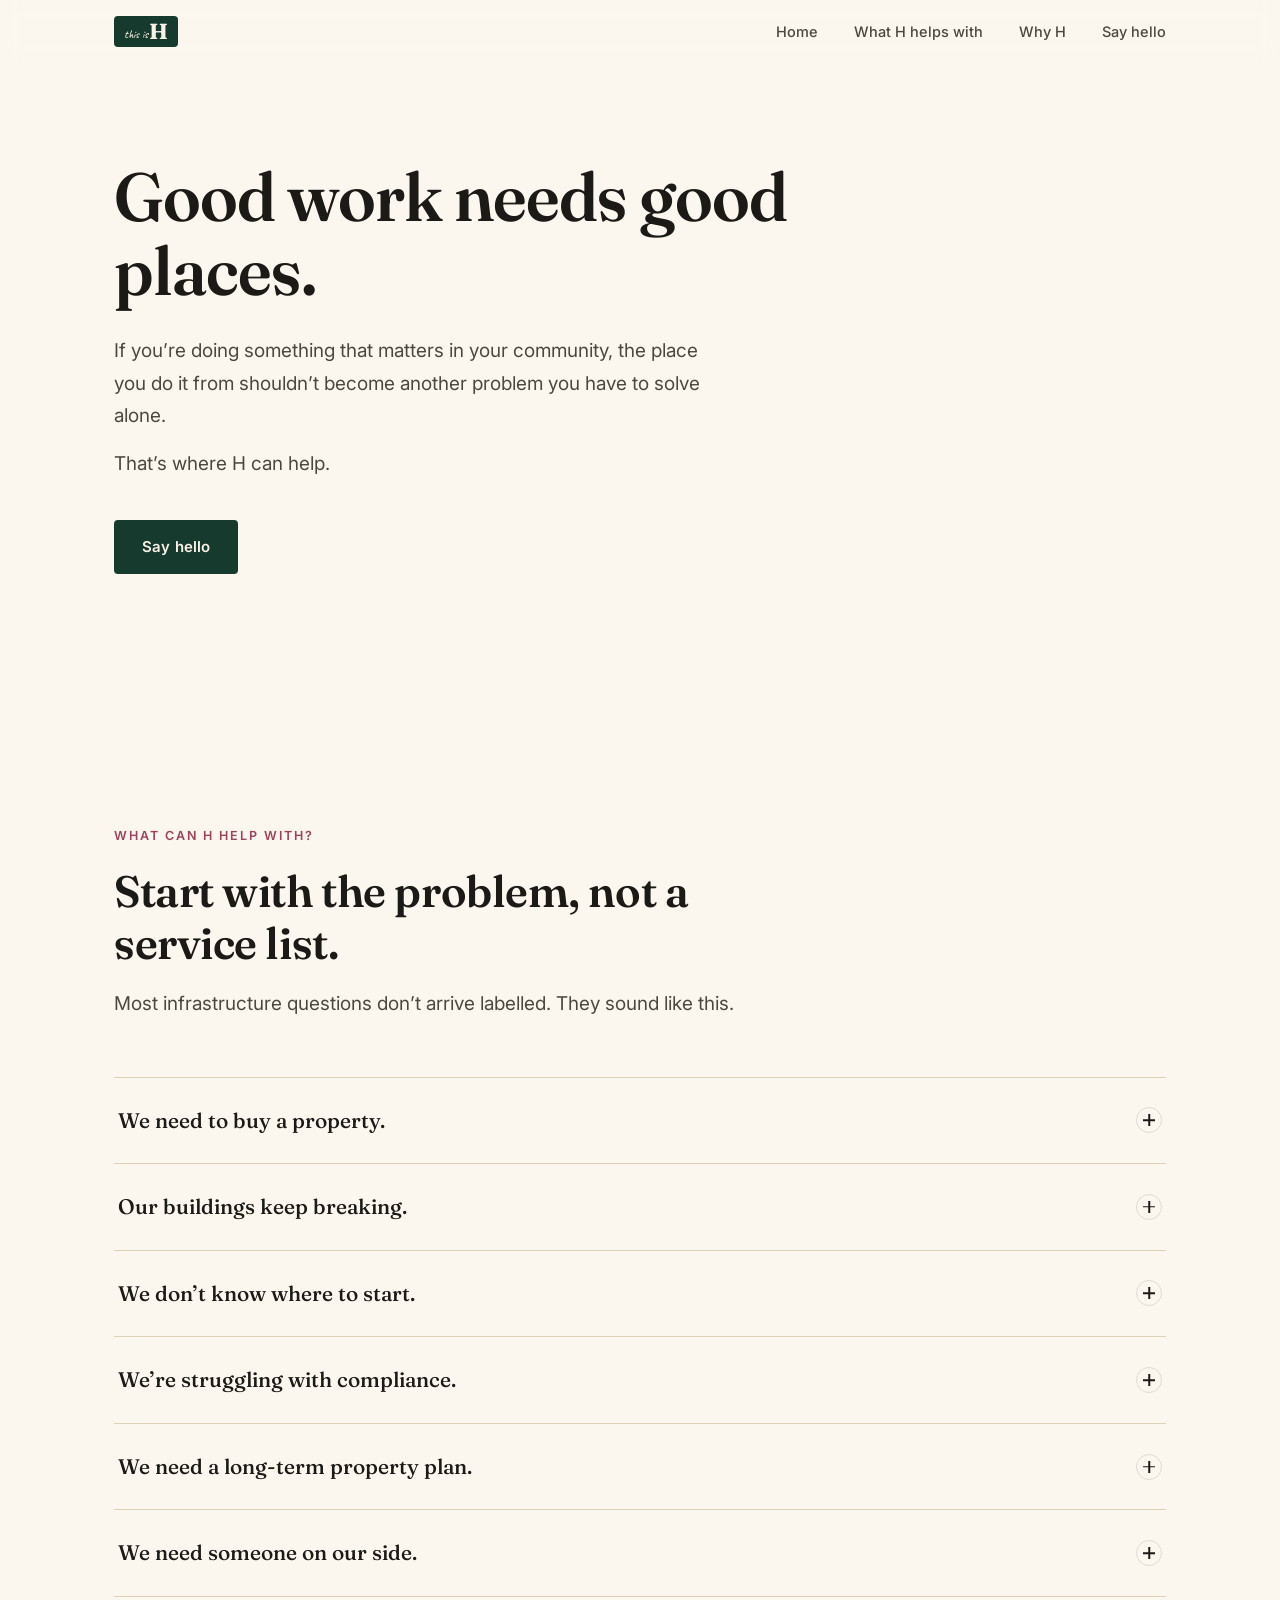
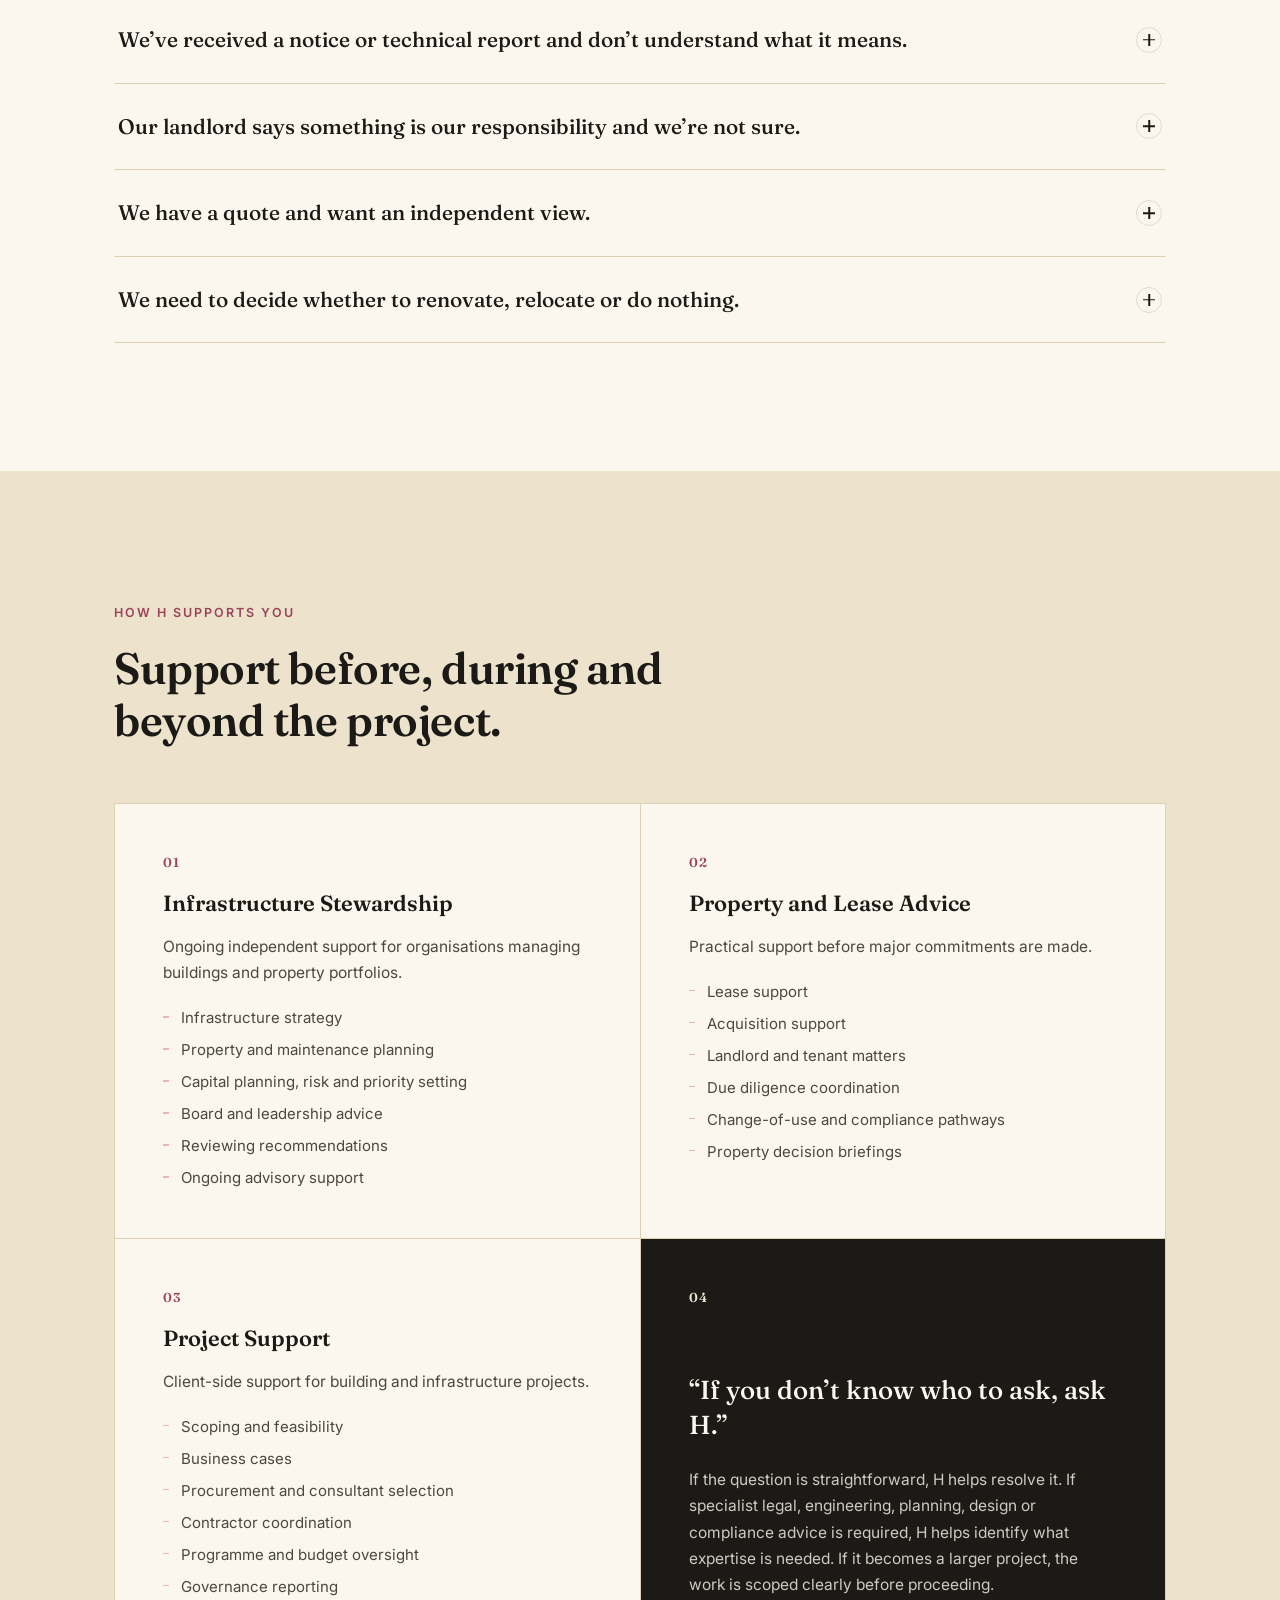
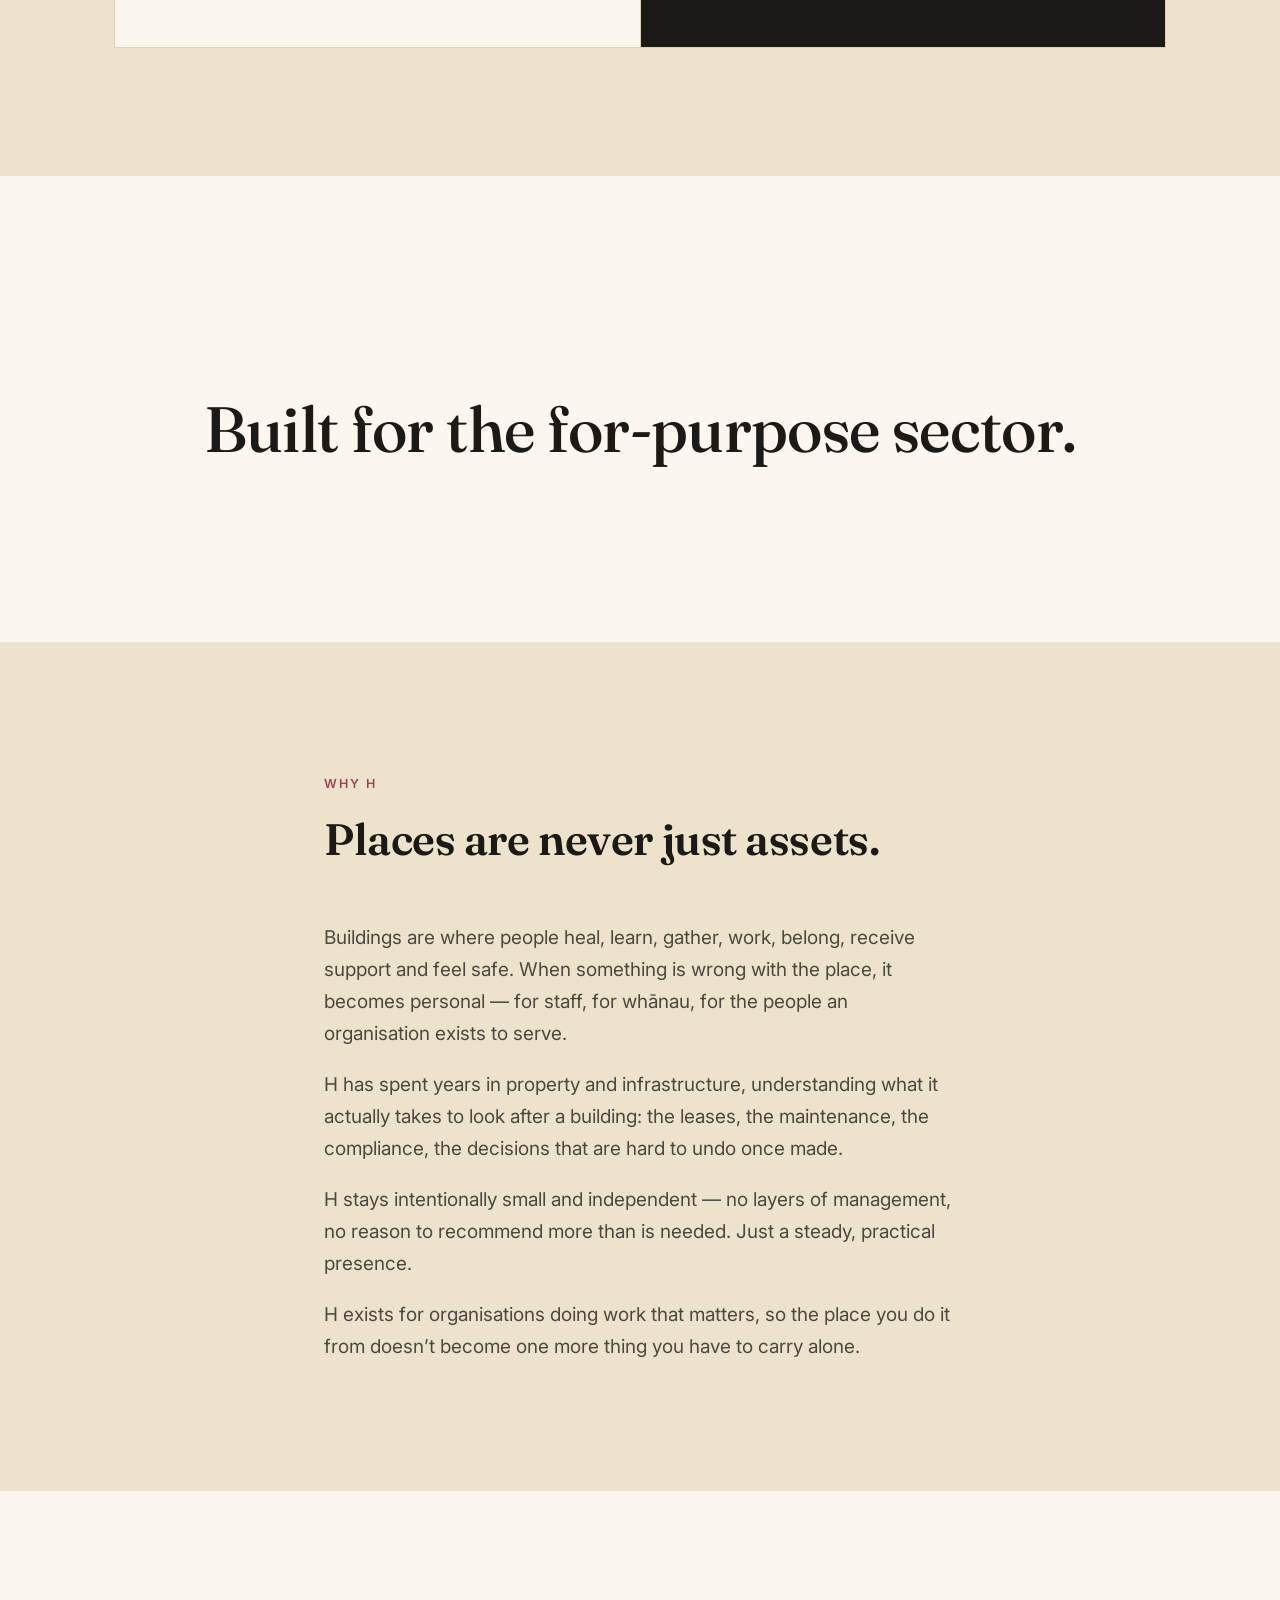
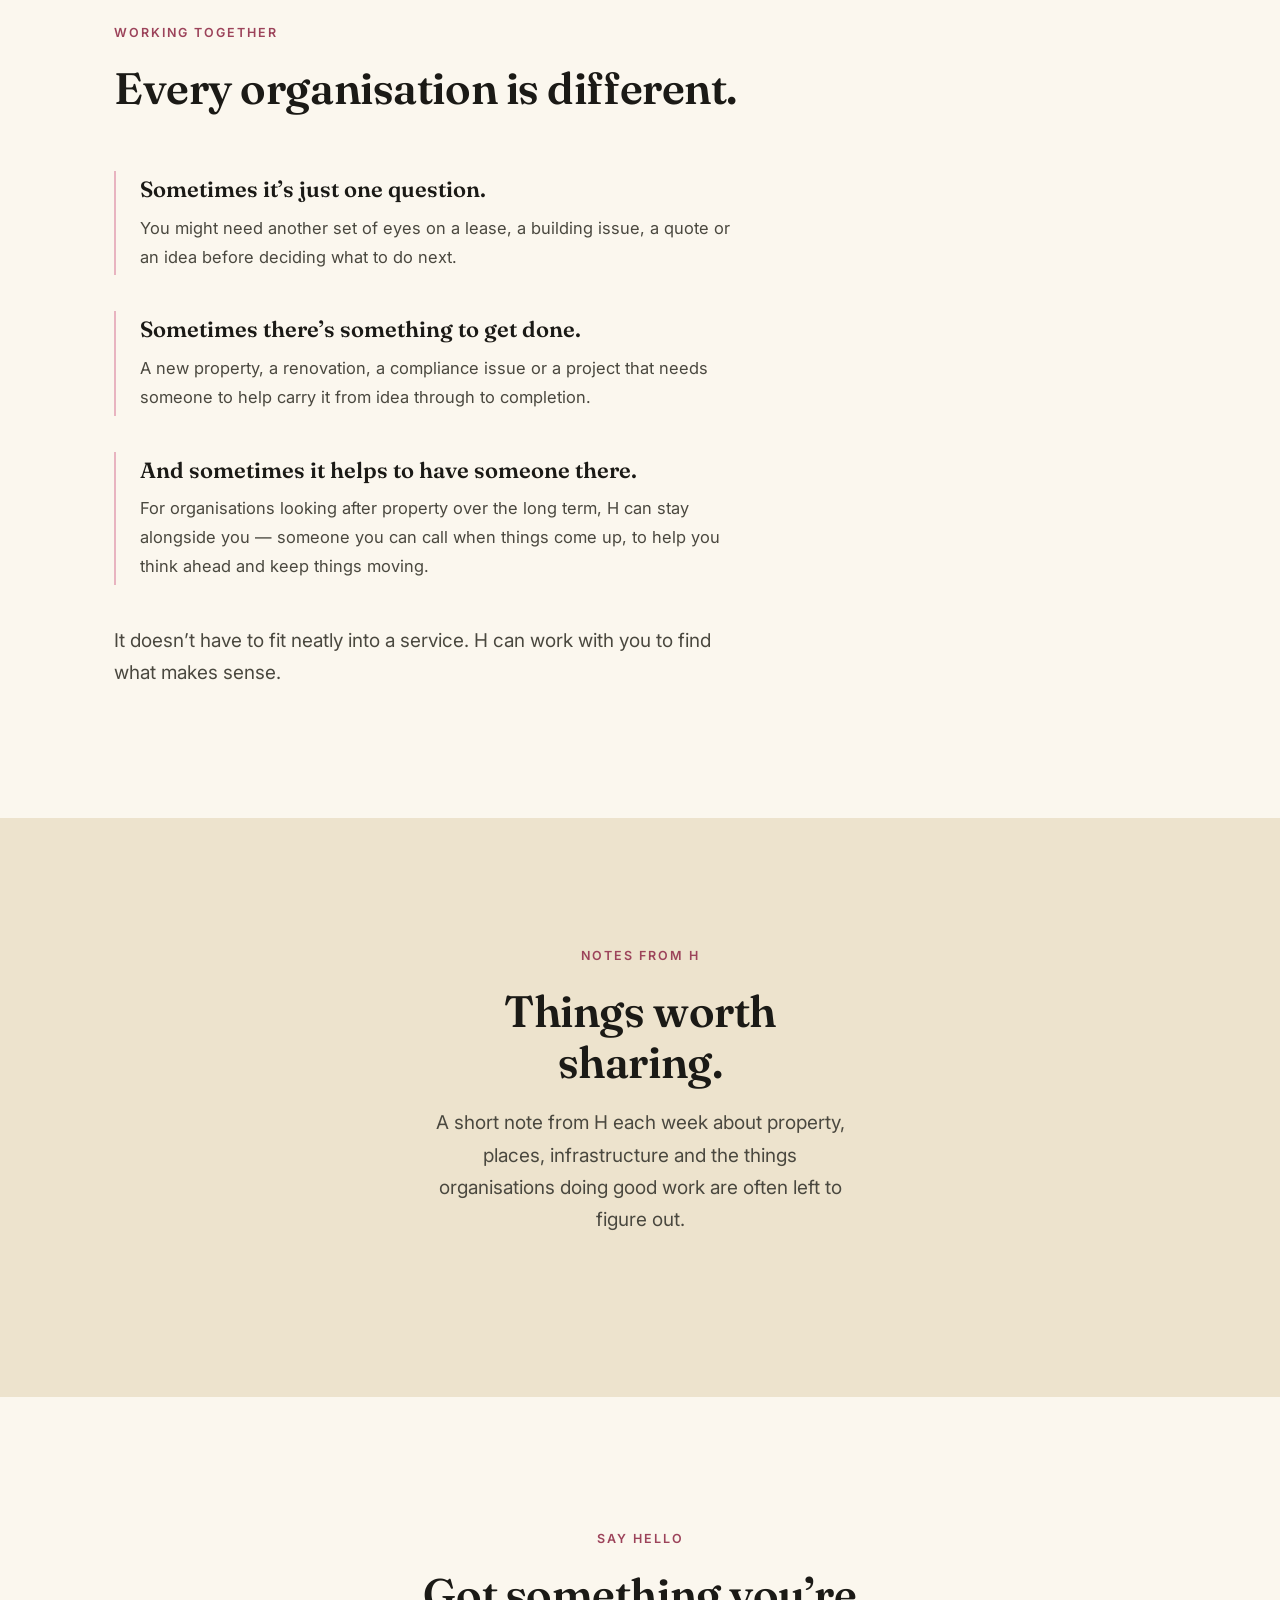
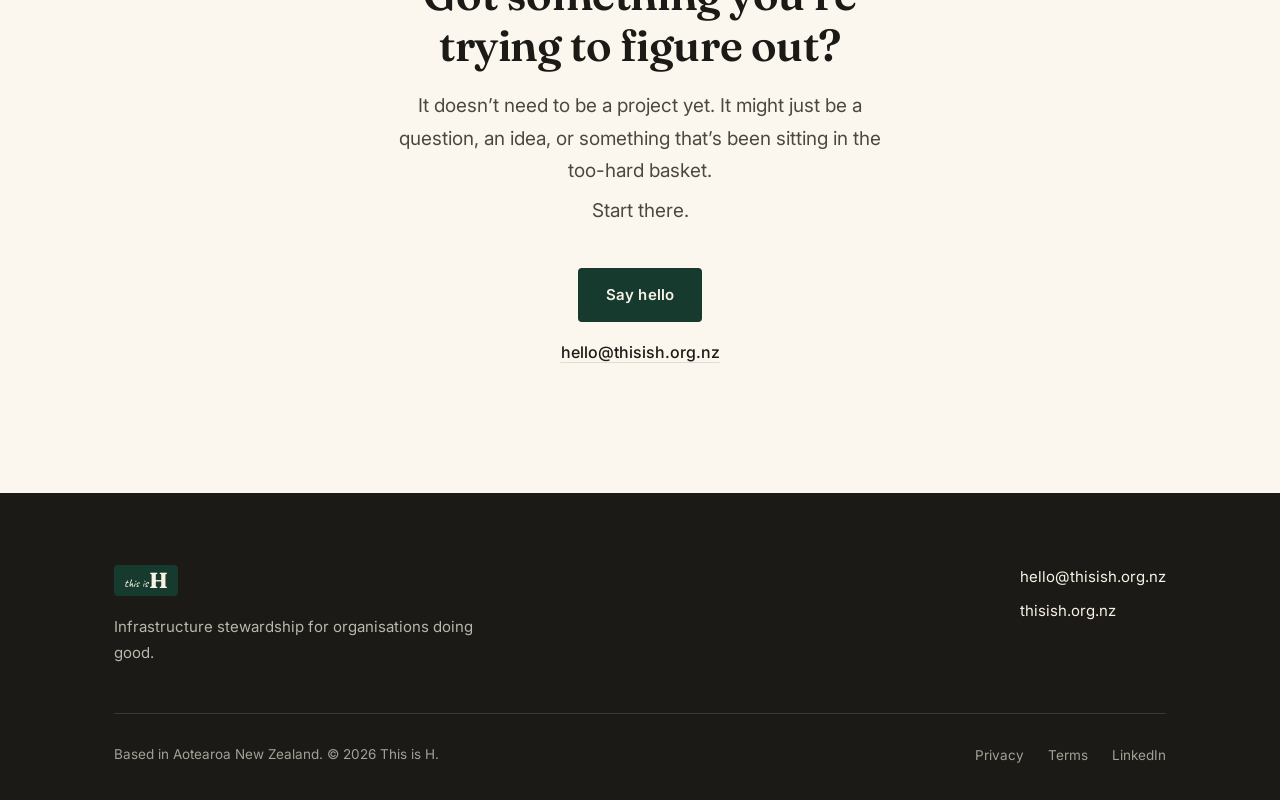
==== index.html @ 7274bc3c "Add Notes from H email signup section before contact Integrates the Kit ("Notes from H") signup embe" ====
<!DOCTYPE html>
<html lang="en-NZ">
<head>
  <meta charset="UTF-8" />
  <meta name="viewport" content="width=device-width, initial-scale=1.0" />
  <title>This is H | Infrastructure Stewardship</title>
  <meta name="description" content="H helps charities, not-for-profits, iwi, hapū and community organisations make better decisions about buildings, property and infrastructure." />

  <link rel="canonical" href="https://thisish.org.nz/" />

  <!-- Favicon -->
  <link rel="icon" type="image/svg+xml" href="assets/img/favicon.svg" />

  <!-- Open Graph -->
  <meta property="og:type" content="website" />
  <meta property="og:site_name" content="This is H" />
  <meta property="og:title" content="This is H | Infrastructure Stewardship" />
  <meta property="og:description" content="H helps charities, not-for-profits, iwi, hapū and community organisations make better decisions about buildings, property and infrastructure." />
  <meta property="og:url" content="https://thisish.org.nz/" />
  <meta property="og:image" content="https://thisish.org.nz/assets/img/og-image.svg" />
  <meta property="og:locale" content="en_NZ" />

  <!-- Twitter -->
  <meta name="twitter:card" content="summary_large_image" />
  <meta name="twitter:title" content="This is H | Infrastructure Stewardship" />
  <meta name="twitter:description" content="Infrastructure stewardship for organisations doing good." />
  <meta name="twitter:image" content="https://thisish.org.nz/assets/img/og-image.svg" />

  <meta name="theme-color" content="#1f4d3d" />

  <!-- Fonts: Fraunces (serif display), Inter (body), Caveat (script accent in logo only) -->
  <link rel="preconnect" href="https://fonts.googleapis.com" />
  <link rel="preconnect" href="https://fonts.gstatic.com" crossorigin />
  <link href="https://fonts.googleapis.com/css2?family=Fraunces:opsz,wght@9..144,500;9..144,600;9..144,700&family=Inter:wght@400;500;600&family=Caveat:wght@500;600&display=swap" rel="stylesheet" />

  <link rel="stylesheet" href="assets/css/style.css" />
</head>
<body>
  <a class="skip-link" href="#main">Skip to main content</a>

  <!-- HEADER / NAV -->
  <header class="site-header">
    <div class="site-header__inner">
      <a class="logo-mark logo-mark--nav" href="#home" aria-label="This is H — home">
        <span class="logo-mark__script">this is</span><span class="logo-mark__h">H</span>
      </a>

      <div class="site-nav-panel" id="site-nav-panel">
        <ul class="nav-primary">
          <li><a href="#home">Home</a></li>
          <li><a href="#what-we-do">What H helps with</a></li>
          <li><a href="#why-h">Why H</a></li>
          <li><a href="#contact">Say hello</a></li>
        </ul>
      </div>

      <button class="nav-toggle" type="button" aria-expanded="false" aria-controls="site-nav-panel" aria-label="Open menu">
        <span></span><span></span><span></span>
      </button>
    </div>
  </header>

  <main id="main">

    <!-- 1. HERO -->
    <section class="hero" id="home">
      <div class="wrap">
        <h1>Good work needs good places.</h1>
        <div class="hero__body">
          <p>If you&rsquo;re doing something that matters in your community, the place you do it from shouldn&rsquo;t become another problem you have to solve alone.</p>
          <p>That&rsquo;s where H can help.</p>
        </div>
        <div class="hero__actions">
          <a class="btn btn-primary" href="mailto:hello@thisish.org.nz">Say hello</a>
        </div>
      </div>
    </section>

    <!-- 2. REAL PROBLEMS -->
    <section id="what-we-do">
      <div class="wrap">
        <div class="section-head reveal">
          <p class="eyebrow">What can H help with?</p>
          <h2>Start with the problem, not a service list.</h2>
          <p class="lede">Most infrastructure questions don&rsquo;t arrive labelled. They sound like this.</p>
        </div>

        <div class="problems-list reveal">
          <details class="problem">
            <summary>
              <span>We need to buy a property.</span>
              <span class="problem__icon" aria-hidden="true"></span>
            </summary>
            <div class="problem__answer">
              <p>H helps you think it through before you commit — what the property needs to do for you, what to check before you buy, and how it fits your organisation&rsquo;s longer-term plans.</p>
            </div>
          </details>

          <details class="problem">
            <summary>
              <span>Our buildings keep breaking.</span>
              <span class="problem__icon" aria-hidden="true"></span>
            </summary>
            <div class="problem__answer">
              <p>Recurring problems usually point to a maintenance or capital planning gap. H can help you understand the pattern and build a clear plan to help you get ahead of it, or help you make informed decisions.</p>
            </div>
          </details>

          <details class="problem">
            <summary>
              <span>We don&rsquo;t know where to start.</span>
              <span class="problem__icon" aria-hidden="true"></span>
            </summary>
            <div class="problem__answer">
              <p>That&rsquo;s a normal place to start. H helps you work out what the actual question is, and what needs to happen first.</p>
            </div>
          </details>

          <details class="problem">
            <summary>
              <span>We&rsquo;re struggling with compliance.</span>
              <span class="problem__icon" aria-hidden="true"></span>
            </summary>
            <div class="problem__answer">
              <p>H helps you understand what applies to your building, what&rsquo;s genuinely urgent, and who needs to be involved to address it properly.</p>
            </div>
          </details>

          <details class="problem">
            <summary>
              <span>We need a long-term property plan.</span>
              <span class="problem__icon" aria-hidden="true"></span>
            </summary>
            <div class="problem__answer">
              <p>H helps you build a realistic, sequenced plan for your property portfolio — one your board or funders can actually follow.</p>
            </div>
          </details>

          <details class="problem">
            <summary>
              <span>We need someone on our side.</span>
              <span class="problem__icon" aria-hidden="true"></span>
            </summary>
            <div class="problem__answer">
              <p>H works for your organisation, not a builder, landlord or consultant. What matters to H is what works for you.</p>
            </div>
          </details>

          <details class="problem">
            <summary>
              <span>We&rsquo;ve received a notice or technical report and don&rsquo;t understand what it means.</span>
              <span class="problem__icon" aria-hidden="true"></span>
            </summary>
            <div class="problem__answer">
              <p>H can read it with you, explain what it requires, and help you decide what to do next.</p>
            </div>
          </details>

          <details class="problem">
            <summary>
              <span>Our landlord says something is our responsibility and we&rsquo;re not sure.</span>
              <span class="problem__icon" aria-hidden="true"></span>
            </summary>
            <div class="problem__answer">
              <p>H helps you understand your lease, what it obligates you to, and how to respond with confidence.</p>
            </div>
          </details>

          <details class="problem">
            <summary>
              <span>We have a quote and want an independent view.</span>
              <span class="problem__icon" aria-hidden="true"></span>
            </summary>
            <div class="problem__answer">
              <p>H can review a quote against the scope of work and tell you plainly whether it looks reasonable.</p>
            </div>
          </details>

          <details class="problem">
            <summary>
              <span>We need to decide whether to renovate, relocate or do nothing.</span>
              <span class="problem__icon" aria-hidden="true"></span>
            </summary>
            <div class="problem__answer">
              <p>H helps you weigh the real options against your mission, budget and timeframe — including the option of doing nothing yet.</p>
            </div>
          </details>
        </div>
      </div>
    </section>

    <!-- 3. CORE OFFER -->
    <section class="section-alt">
      <div class="wrap">
        <div class="section-head reveal">
          <p class="eyebrow">How H supports you</p>
          <h2>Support before, during and beyond the project.</h2>
        </div>

        <div class="offer-grid reveal">
          <div class="offer-card">
            <span class="offer-card__num">01</span>
            <h3>Infrastructure Stewardship</h3>
            <p>Ongoing independent support for organisations managing buildings and property portfolios.</p>
            <ul>
              <li>Infrastructure strategy</li>
              <li>Property and maintenance planning</li>
              <li>Capital planning, risk and priority setting</li>
              <li>Board and leadership advice</li>
              <li>Reviewing recommendations</li>
              <li>Ongoing advisory support</li>
            </ul>
          </div>

          <div class="offer-card">
            <span class="offer-card__num">02</span>
            <h3>Property and Lease Advice</h3>
            <p>Practical support before major commitments are made.</p>
            <ul>
              <li>Lease support</li>
              <li>Acquisition support</li>
              <li>Landlord and tenant matters</li>
              <li>Due diligence coordination</li>
              <li>Change-of-use and compliance pathways</li>
              <li>Property decision briefings</li>
            </ul>
          </div>

          <div class="offer-card">
            <span class="offer-card__num">03</span>
            <h3>Project Support</h3>
            <p>Client-side support for building and infrastructure projects.</p>
            <ul>
              <li>Scoping and feasibility</li>
              <li>Business cases</li>
              <li>Procurement and consultant selection</li>
              <li>Contractor coordination</li>
              <li>Programme and budget oversight</li>
              <li>Governance reporting</li>
            </ul>
          </div>

          <div class="offer-card offer-card--callout">
            <span class="offer-card__num">04</span>
            <h3>Practical Problem Solving</h3>
            <p class="pull">&ldquo;If you don&rsquo;t know who to ask, ask H.&rdquo;</p>
            <p>If the question is straightforward, H helps resolve it. If specialist legal, engineering, planning, design or compliance advice is required, H helps identify what expertise is needed. If it becomes a larger project, the work is scoped clearly before proceeding.</p>
          </div>
        </div>
      </div>
    </section>

    <!-- 4. WHO H HELPS -->
    <section id="who-we-help" class="statement-section">
      <div class="wrap">
        <p class="eyebrow eyebrow--center reveal">Who H helps</p>
        <h2 class="statement reveal">Built for the for-purpose sector.</h2>
      </div>
    </section>

    <!-- 5. WHY H -->
    <section class="section-alt" id="why-h">
      <div class="wrap wrap--narrow">
        <div class="section-head reveal">
          <p class="eyebrow">Why H</p>
          <h2>Places are never just assets.</h2>
        </div>

        <div class="reveal" style="display: grid; gap: 18px;">
          <p class="lede" style="margin-top: 0;">Buildings are where people heal, learn, gather, work, belong, receive support and feel safe. When something is wrong with the place, it becomes personal — for staff, for whānau, for the people an organisation exists to serve.</p>
          <p class="lede" style="margin-top: 0;">H has spent years in property and infrastructure, understanding what it actually takes to look after a building: the leases, the maintenance, the compliance, the decisions that are hard to undo once made.</p>
          <p class="lede" style="margin-top: 0;">H stays intentionally small and independent — no layers of management, no reason to recommend more than is needed. Just a steady, practical presence.</p>
          <p class="lede" style="margin-top: 0;">H exists for organisations doing work that matters, so the place you do it from doesn&rsquo;t become one more thing you have to carry alone.</p>
        </div>
      </div>
    </section>

    <!-- 6. WORKING TOGETHER -->
    <section>
      <div class="wrap">
        <div class="section-head reveal">
          <p class="eyebrow">Working together</p>
          <h2>Every organisation is different.</h2>
        </div>

        <div class="together-grid reveal">
          <div class="together-item">
            <h3>Sometimes it&rsquo;s just one question.</h3>
            <p>You might need another set of eyes on a lease, a building issue, a quote or an idea before deciding what to do next.</p>
          </div>
          <div class="together-item">
            <h3>Sometimes there&rsquo;s something to get done.</h3>
            <p>A new property, a renovation, a compliance issue or a project that needs someone to help carry it from idea through to completion.</p>
          </div>
          <div class="together-item">
            <h3>And sometimes it helps to have someone there.</h3>
            <p>For organisations looking after property over the long term, H can stay alongside you — someone you can call when things come up, to help you think ahead and keep things moving.</p>
          </div>
        </div>

        <p class="lede reveal" style="margin-top: 40px; max-width: 640px;">It doesn&rsquo;t have to fit neatly into a service. H can work with you to find what makes sense.</p>
      </div>
    </section>

    <!-- 6.5 NOTES FROM H (Kit email signup) -->
    <section class="notes-signup" id="notes-from-h">
      <div class="wrap notes-signup__inner reveal">
        <p class="eyebrow eyebrow--center">Notes from H</p>
        <h2>Things worth sharing.</h2>
        <p class="lede">A short note from H each week about property, places, infrastructure and the things organisations doing good work are often left to figure out.</p>
        <div class="notes-signup__form">
          <script async data-uid="7c95191513" src="https://h-102.kit.com/7c95191513/index.js"></script>
        </div>
      </div>
    </section>

    <!-- 7. CONTACT -->
    <section class="contact" id="contact">
      <div class="wrap contact__inner reveal">
        <p class="eyebrow">Say hello</p>
        <h2>Got something you&rsquo;re trying to figure out?</h2>
        <p class="lede">It doesn&rsquo;t need to be a project yet. It might just be a question, an idea, or something that&rsquo;s been sitting in the too-hard basket.</p>
        <p class="lede" style="margin-top: 8px;">Start there.</p>
        <div class="contact__actions">
          <a class="btn btn-primary" href="mailto:hello@thisish.org.nz">Say hello</a>
          <a class="text-link" href="mailto:hello@thisish.org.nz">hello@thisish.org.nz</a>
        </div>
      </div>
    </section>

  </main>

  <!-- FOOTER -->
  <footer class="site-footer">
    <div class="wrap">
      <div class="footer-top">
        <div class="footer-brand">
          <a class="logo-mark logo-mark--footer" href="#home" aria-label="This is H — home">
            <span class="logo-mark__script">this is</span><span class="logo-mark__h">H</span>
          </a>
          <p>Infrastructure stewardship for organisations doing good.</p>
        </div>
        <div class="footer-contact">
          <a href="mailto:hello@thisish.org.nz">hello@thisish.org.nz</a>
          <a href="https://thisish.org.nz">thisish.org.nz</a>
        </div>
      </div>

      <div class="footer-bottom">
        <p class="footer-note">Based in Aotearoa New Zealand. &copy; <span id="current-year">2026</span> This is H.</p>
        <ul class="footer-legal">
          <li><a href="#" aria-label="Privacy policy (placeholder)">Privacy</a></li>
          <li><a href="#" aria-label="Terms of use (placeholder)">Terms</a></li>
          <li><a href="#" aria-label="This is H on LinkedIn (placeholder)">LinkedIn</a></li>
        </ul>
      </div>
    </div>
  </footer>

  <script src="assets/js/main.js"></script>
</body>
</html>
---- assets/css/style.css ----
/* ==========================================================================
   This is H — stylesheet
   Design system: cream / forest green / pink accent, editorial serif
   display + sans body. Pink is punctuation, not a section colour.
   ========================================================================== */

:root {
  /* Brand colour. Deep forest green is dominant; --green-deep is used for
     large text and fills; --green is the readable, slightly lighter
     working tone for links/UI text on cream. */
  --green: #1f4d3d;
  --green-deep: #163a2d;
  --green-hover: #0f2a20;
  --green-tint: #e4ece7;

  /* Accent — pink is punctuation only: fine rules, small labels, hover
     states, subtle backgrounds, occasional emphasis. Never large fills.
     --pink is decorative-only (rules, underlines, tints); --pink-deep is
     the deeper rose used wherever pink sits behind readable text, chosen
     to still clear 4.5:1 against cream/paper. */
  --pink: #e8b4c0;
  --pink-deep: #9c435a;
  --pink-tint: #f8e9ec;

  /* Secondary / neutral */
  --cream: #f2ead9;
  --cream-soft: #f8f2e6;
  --paper: #fbf7ee;
  --stone: #ede3cd;
  --stone-line: #ddd0b3;

  /* Ink */
  --ink: #1b1a16;
  --ink-soft: #4a483f;
  --ink-faint: #7c7a6c;

  --line: rgba(27, 26, 22, 0.12);
  --focus: #1b1a16;

  /* Type */
  --font-display: "Fraunces", "Georgia", "Times New Roman", serif;
  --font-body: "Inter", "Helvetica Neue", Arial, sans-serif;
  --font-script: "Caveat", "Segoe Script", cursive;

  /* Layout */
  --max: 1180px;
  --max-narrow: 760px;
  --gutter: clamp(24px, 5vw, 64px);
  --section-pad: clamp(72px, 10vw, 140px);
  --radius-sm: 4px;
  --radius-md: 10px;

  /* Motion */
  --ease: cubic-bezier(0.22, 1, 0.36, 1);
  --dur: 0.6s;
}

/* ---------- Reset ---------- */
*,
*::before,
*::after {
  box-sizing: border-box;
}

html {
  scroll-behavior: smooth;
  -webkit-text-size-adjust: 100%;
}

body {
  margin: 0;
  font-family: var(--font-body);
  font-size: 16px;
  line-height: 1.6;
  color: var(--ink);
  background: var(--paper);
  -webkit-font-smoothing: antialiased;
  text-rendering: optimizeLegibility;
}

img,
svg {
  display: block;
  max-width: 100%;
}

a {
  color: inherit;
}

ul {
  list-style: none;
  margin: 0;
  padding: 0;
}

h1,
h2,
h3,
h4,
p,
figure {
  margin: 0;
}

button {
  font: inherit;
  color: inherit;
  background: none;
  border: none;
  cursor: pointer;
}

@media (prefers-reduced-motion: reduce) {
  html {
    scroll-behavior: auto;
  }
  *,
  *::before,
  *::after {
    animation-duration: 0.001ms !important;
    animation-iteration-count: 1 !important;
    transition-duration: 0.001ms !important;
    scroll-behavior: auto !important;
  }
}

/* ---------- Accessibility helpers ---------- */
.skip-link {
  position: absolute;
  left: -9999px;
  top: 0;
  background: var(--ink);
  color: var(--cream-soft);
  padding: 14px 20px;
  z-index: 1000;
  border-radius: 0 0 var(--radius-sm) 0;
}

.skip-link:focus {
  left: 0;
}

.visually-hidden {
  position: absolute;
  width: 1px;
  height: 1px;
  padding: 0;
  margin: -1px;
  overflow: hidden;
  clip: rect(0, 0, 0, 0);
  white-space: nowrap;
  border: 0;
}

:focus-visible {
  outline: 2.5px solid var(--focus);
  outline-offset: 3px;
  border-radius: 2px;
}

/* ---------- Layout helpers ---------- */
.wrap {
  max-width: var(--max);
  margin: 0 auto;
  padding-left: var(--gutter);
  padding-right: var(--gutter);
}

.wrap--narrow {
  max-width: var(--max-narrow);
}

section {
  padding: var(--section-pad) 0;
}

section[id] {
  scroll-margin-top: 84px;
}

.eyebrow {
  display: inline-block;
  font-family: var(--font-body);
  font-size: 12.5px;
  font-weight: 600;
  letter-spacing: 0.16em;
  text-transform: uppercase;
  color: var(--pink-deep);
  margin-bottom: 20px;
}

.section-head {
  max-width: 640px;
  margin-bottom: 56px;
}

.section-head--center {
  margin-left: auto;
  margin-right: auto;
  text-align: center;
}

h2 {
  font-family: var(--font-display);
  font-weight: 600;
  font-size: clamp(28px, 4vw, 44px);
  line-height: 1.18;
  letter-spacing: -0.01em;
  color: var(--ink);
}

h3 {
  font-family: var(--font-display);
  font-weight: 600;
  font-size: clamp(19px, 2vw, 22px);
  line-height: 1.3;
  color: var(--ink);
}

.lede {
  font-size: clamp(17px, 1.6vw, 19px);
  line-height: 1.7;
  color: var(--ink-soft);
  margin-top: 18px;
}

.section-alt {
  background: var(--stone);
}

.rule {
  border: none;
  border-top: 1px solid var(--stone-line);
  margin: 0;
}

/* ---------- Buttons & links ---------- */
.btn {
  display: inline-flex;
  align-items: center;
  gap: 10px;
  font-family: var(--font-body);
  font-weight: 600;
  font-size: 15px;
  letter-spacing: 0.01em;
  padding: 15px 28px;
  border-radius: var(--radius-sm);
  text-decoration: none;
  transition: transform 0.2s var(--ease), background-color 0.2s var(--ease), color 0.2s var(--ease), border-color 0.2s var(--ease);
  min-height: 48px;
}

.btn-primary {
  background: var(--green-deep);
  color: var(--cream-soft);
}

.btn-primary:hover {
  background: var(--green-hover);
  transform: translateY(-1px);
}

.btn-ghost {
  background: transparent;
  color: var(--ink);
  border: 1.5px solid var(--line);
}

.btn-ghost:hover {
  border-color: var(--ink);
}

.text-link {
  display: inline-flex;
  align-items: center;
  gap: 8px;
  font-weight: 500;
  text-decoration: underline;
  text-underline-offset: 4px;
  text-decoration-color: var(--line);
  transition: text-decoration-color 0.2s var(--ease);
}

.text-link:hover {
  text-decoration-color: currentColor;
}

/* ---------- Logo lockup ---------- */
.logo-mark {
  display: inline-flex;
  align-items: baseline;
  gap: 0.05em;
  background: var(--green-deep);
  color: var(--cream-soft);
  border-radius: var(--radius-sm);
  padding: 0.28em 0.5em 0.22em 0.55em;
  line-height: 1;
  text-decoration: none;
  white-space: nowrap;
}

.logo-mark__script {
  font-family: var(--font-script);
  font-weight: 500;
  font-size: 0.62em;
  transform: translateY(-0.05em);
}

.logo-mark__h {
  font-family: var(--font-display);
  font-weight: 700;
  font-size: 1.15em;
  text-transform: uppercase;
}

.logo-mark--nav {
  font-size: 19px;
}

.logo-mark--footer {
  font-size: 19px;
}

/* ---------- Header / nav ---------- */
/* The translucent blur lives on a ::before rather than directly on
   .site-header — backdrop-filter establishes a containing block for
   position:fixed descendants, which would otherwise trap the fixed
   mobile nav panel inside the header's own (short) box. */
.site-header {
  position: sticky;
  top: 0;
  z-index: 100;
  border-bottom: 1px solid transparent;
  transition: border-color 0.25s var(--ease), box-shadow 0.25s var(--ease);
}

.site-header::before {
  content: "";
  position: absolute;
  inset: 0;
  z-index: -1;
  background: rgba(251, 247, 238, 0.88);
  backdrop-filter: blur(10px);
  -webkit-backdrop-filter: blur(10px);
}

.site-header.is-scrolled {
  border-bottom-color: var(--stone-line);
  box-shadow: 0 8px 24px -20px rgba(27, 26, 22, 0.35);
}

.site-header__inner {
  max-width: var(--max);
  margin: 0 auto;
  padding: 16px var(--gutter);
  display: flex;
  align-items: center;
  justify-content: space-between;
  gap: 24px;
}

.site-nav-panel {
  display: flex;
  align-items: center;
  gap: 40px;
}

.nav-primary {
  display: flex;
  align-items: center;
  gap: 36px;
}

.nav-primary a {
  font-size: 14.5px;
  font-weight: 500;
  text-decoration: none;
  color: var(--ink-soft);
  position: relative;
  padding: 4px 0;
}

.nav-primary a:hover {
  color: var(--ink);
}

.nav-primary a::after {
  content: "";
  position: absolute;
  left: 0;
  right: 100%;
  bottom: -2px;
  height: 1.5px;
  background: var(--pink-deep);
  transition: right 0.25s var(--ease);
}

.nav-primary a:hover::after {
  right: 0;
}

.nav-toggle {
  display: none;
  flex-direction: column;
  justify-content: center;
  gap: 5px;
  width: 44px;
  height: 44px;
  border-radius: var(--radius-sm);
}

.nav-toggle span {
  display: block;
  width: 22px;
  height: 2px;
  background: var(--ink);
  transition: transform 0.25s var(--ease), opacity 0.25s var(--ease);
}

.nav-toggle[aria-expanded="true"] span:nth-child(1) {
  transform: translateY(7px) rotate(45deg);
}

.nav-toggle[aria-expanded="true"] span:nth-child(2) {
  opacity: 0;
}

.nav-toggle[aria-expanded="true"] span:nth-child(3) {
  transform: translateY(-7px) rotate(-45deg);
}

/* ---------- Hero ---------- */
.hero {
  padding-top: clamp(64px, 10vw, 96px);
  padding-bottom: clamp(72px, 10vw, 120px);
}

.hero h1 {
  font-family: var(--font-display);
  font-weight: 600;
  font-size: clamp(38px, 6vw, 68px);
  line-height: 1.08;
  letter-spacing: -0.015em;
  max-width: 16ch;
  color: var(--ink);
}

.hero__body {
  margin-top: 28px;
  max-width: 620px;
  display: grid;
  gap: 16px;
}

.hero__body p {
  font-size: clamp(17px, 1.7vw, 19px);
  line-height: 1.7;
  color: var(--ink-soft);
}

.hero__actions {
  margin-top: 40px;
  display: flex;
  align-items: center;
  flex-wrap: wrap;
  gap: 28px;
}

/* ---------- Reveal on scroll ----------
   Content is fully visible by default so it never depends on JavaScript.
   Only once main.js confirms it's running (adding .js-reveal to <html>)
   do sections start hidden, ready to be faded in by the IntersectionObserver. */
.reveal {
  opacity: 1;
  transform: none;
}

html.js-reveal .reveal {
  opacity: 0;
  transform: translateY(18px);
  transition: opacity 0.7s var(--ease), transform 0.7s var(--ease);
}

html.js-reveal .reveal.is-visible {
  opacity: 1;
  transform: translateY(0);
}

.hero h1,
.hero__body,
.hero__actions {
  opacity: 0;
  animation: fade-up 0.8s var(--ease) forwards;
}

.hero h1 {
  animation-delay: 0.08s;
}
.hero__body {
  animation-delay: 0.18s;
}
.hero__actions {
  animation-delay: 0.28s;
}

@keyframes fade-up {
  from {
    opacity: 0;
    transform: translateY(16px);
  }
  to {
    opacity: 1;
    transform: translateY(0);
  }
}

@media (prefers-reduced-motion: reduce) {
  .hero h1,
  .hero__body,
  .hero__actions {
    animation: none;
    opacity: 1;
    transform: none;
  }
  .reveal {
    opacity: 1;
    transform: none;
  }
}

/* ---------- Problems accordion ---------- */
.problems-list {
  border-top: 1px solid var(--stone-line);
}

.problem {
  border-bottom: 1px solid var(--stone-line);
}

.problem > summary {
  list-style: none;
  cursor: pointer;
  display: flex;
  align-items: center;
  justify-content: space-between;
  gap: 24px;
  padding: 26px 4px;
  font-family: var(--font-display);
  font-size: clamp(17px, 1.9vw, 21px);
  font-weight: 500;
  color: var(--ink);
}

.problem > summary::-webkit-details-marker {
  display: none;
}

.problem > summary::marker {
  content: "";
}

.problem__icon {
  flex-shrink: 0;
  width: 26px;
  height: 26px;
  border-radius: 50%;
  border: 1.5px solid var(--line);
  position: relative;
  transition: border-color 0.2s var(--ease), background-color 0.2s var(--ease);
}

.problem__icon::before,
.problem__icon::after {
  content: "";
  position: absolute;
  background: var(--ink);
  transition: transform 0.25s var(--ease), background-color 0.2s var(--ease);
}

.problem__icon::before {
  left: 6px;
  right: 6px;
  top: 50%;
  height: 1.5px;
  transform: translateY(-50%);
}

.problem__icon::after {
  top: 6px;
  bottom: 6px;
  left: 50%;
  width: 1.5px;
  transform: translateX(-50%);
}

.problem[open] > summary .problem__icon::after {
  transform: translateX(-50%) rotate(90deg);
  opacity: 0;
}

.problem[open] > summary .problem__icon {
  border-color: var(--green-deep);
  background: var(--green-deep);
}

.problem[open] > summary .problem__icon::before,
.problem[open] > summary .problem__icon::after {
  background: var(--cream-soft);
}

.problem:hover > summary {
  color: var(--pink-deep);
}

.problem__answer {
  padding: 0 4px 30px;
  max-width: 62ch;
}

.problem__answer p {
  font-size: 16.5px;
  line-height: 1.75;
  color: var(--ink-soft);
}

/* ---------- Offer cards ---------- */
.offer-grid {
  display: grid;
  grid-template-columns: repeat(2, 1fr);
  gap: 1px;
  background: var(--stone-line);
  border: 1px solid var(--stone-line);
}

.offer-card {
  background: var(--paper);
  padding: clamp(32px, 4vw, 48px);
  display: flex;
  flex-direction: column;
  gap: 16px;
}

.offer-card__num {
  font-family: var(--font-display);
  font-size: 13px;
  font-weight: 600;
  letter-spacing: 0.08em;
  color: var(--pink-deep);
}

.offer-card p {
  color: var(--ink-soft);
  font-size: 15.5px;
  line-height: 1.7;
}

.offer-card ul {
  display: grid;
  gap: 8px;
  margin-top: 4px;
}

.offer-card li {
  font-size: 15px;
  color: var(--ink-soft);
  padding-left: 18px;
  position: relative;
  line-height: 1.6;
}

.offer-card li::before {
  content: "";
  position: absolute;
  left: 0;
  top: 0.65em;
  width: 6px;
  height: 1.5px;
  background: var(--pink);
}

.offer-card--callout {
  background: var(--ink);
  color: var(--cream-soft);
}

.offer-card--callout .offer-card__num {
  color: var(--cream);
}

.offer-card--callout p {
  color: rgba(248, 242, 230, 0.82);
}

.offer-card--callout .pull {
  font-family: var(--font-display);
  font-size: clamp(20px, 2.4vw, 26px);
  font-weight: 500;
  line-height: 1.35;
  color: var(--paper);
  margin: 4px 0 8px;
}

/* ---------- Who H helps (standalone statement) ---------- */
.statement-section {
  text-align: center;
  padding: clamp(96px, 14vw, 176px) 0;
}

.eyebrow--center {
  display: block;
}

.statement {
  font-family: var(--font-display);
  font-weight: 500;
  font-size: clamp(34px, 6vw, 64px);
  line-height: 1.15;
  letter-spacing: -0.01em;
  max-width: 24ch;
  margin: 0 auto;
  color: var(--ink);
}

/* ---------- Working together ---------- */
.together-grid {
  display: grid;
  gap: 36px;
  margin-top: 8px;
}

.together-item {
  padding: 4px 0 4px 24px;
  border-left: 2px solid var(--pink);
}

.together-item h3 {
  margin-bottom: 10px;
}

.together-item p {
  font-size: 16.5px;
  line-height: 1.75;
  color: var(--ink-soft);
  max-width: 60ch;
}

/* ---------- Notes from H (Kit email signup) ----------
   The form markup itself (input, button, alerts) comes from Kit's embed
   script, not this page — Kit needs its own field names/handlers intact to
   collect the email address, so nothing here touches structure, only the
   visual layer. Kit injects its own scoped <style> alongside the form, so
   !important is used to reliably win over it regardless of load order. */
.notes-signup {
  background: var(--stone);
  text-align: center;
}

.notes-signup__inner {
  max-width: 560px;
  margin: 0 auto;
}

.notes-signup__form {
  margin-top: 32px;
  max-width: 440px;
  margin-left: auto;
  margin-right: auto;
}

.notes-signup__form .formkit-form,
.notes-signup__form .seva-form {
  all: unset;
  display: block;
  width: 100%;
  font-family: var(--font-body) !important;
}

.notes-signup__form .formkit-alert {
  display: block;
  list-style: none;
  margin: 0 0 14px;
  padding: 0;
  font-size: 13.5px;
  line-height: 1.5;
}

.notes-signup__form .formkit-alert-error {
  color: var(--pink-deep);
}

.notes-signup__form .formkit-alert-success {
  color: var(--green-deep);
}

.notes-signup__form [data-element="fields"],
.notes-signup__form .formkit-fields {
  display: flex !important;
  flex-wrap: wrap;
  justify-content: center;
  align-items: flex-start;
  gap: 12px;
  margin: 0 !important;
  padding: 0 !important;
  border: 0 !important;
  background: none !important;
  box-shadow: none !important;
}

.notes-signup__form .formkit-field {
  flex: 1 1 240px;
  margin: 0 !important;
  padding: 0 !important;
}

.notes-signup__form .formkit-input {
  width: 100% !important;
  height: auto !important;
  font-family: var(--font-body) !important;
  font-size: 15px !important;
  color: var(--ink) !important;
  background: var(--paper) !important;
  border: 1.5px solid var(--stone-line) !important;
  border-radius: var(--radius-sm) !important;
  padding: 14px 18px !important;
  min-height: 48px !important;
  box-shadow: none !important;
  transition: border-color 0.2s var(--ease);
}

.notes-signup__form .formkit-input::placeholder {
  color: var(--ink-faint) !important;
  opacity: 1 !important;
}

.notes-signup__form .formkit-input:focus {
  border-color: var(--green) !important;
  outline: none !important;
}

.notes-signup__form .formkit-submit {
  display: inline-flex !important;
  align-items: center !important;
  justify-content: center !important;
  gap: 10px !important;
  width: auto !important;
  height: auto !important;
  font-family: var(--font-body) !important;
  font-weight: 600 !important;
  font-size: 15px !important;
  letter-spacing: 0.01em !important;
  color: var(--cream-soft) !important;
  background: var(--green-deep) !important;
  border: none !important;
  border-radius: var(--radius-sm) !important;
  padding: 15px 28px !important;
  min-height: 48px !important;
  box-shadow: none !important;
  cursor: pointer;
  transition: transform 0.2s var(--ease), background-color 0.2s var(--ease);
}

.notes-signup__form .formkit-submit:hover {
  background: var(--green-hover) !important;
  transform: translateY(-1px);
}

.notes-signup__form .formkit-spinner div {
  background: var(--cream-soft) !important;
}

.notes-signup__form [data-element="success"] p,
.notes-signup__form .formkit-success-message {
  font-family: var(--font-body) !important;
  font-size: 15px !important;
  line-height: 1.6 !important;
  color: var(--ink-soft) !important;
}

.notes-signup__form .formkit-powered-by-convertkit-container,
.notes-signup__form .formkit-powered-by,
.notes-signup__form .formkit-guarantee,
.notes-signup__form [data-element="powered-by"] {
  display: none !important;
}

/* ---------- Contact ---------- */
.contact {
  text-align: center;
}

.contact__inner {
  max-width: 620px;
  margin: 0 auto;
}

.contact .lede {
  margin-left: auto;
  margin-right: auto;
}

.contact__actions {
  margin-top: 40px;
  display: flex;
  flex-direction: column;
  align-items: center;
  gap: 18px;
}

/* ---------- Footer ---------- */
.site-footer {
  background: var(--ink);
  color: var(--cream-soft);
  padding: 72px 0 32px;
}

.footer-top {
  display: flex;
  justify-content: space-between;
  gap: 40px;
  flex-wrap: wrap;
  padding-bottom: 48px;
}

.footer-brand {
  max-width: 380px;
}

.footer-brand p {
  margin-top: 18px;
  color: rgba(248, 242, 230, 0.72);
  font-size: 15px;
  line-height: 1.7;
}

.footer-contact {
  display: grid;
  gap: 10px;
  align-content: start;
}

.footer-contact a {
  font-size: 15px;
  text-decoration: none;
  color: var(--cream-soft);
}

.footer-contact a:hover {
  text-decoration: underline;
  text-underline-offset: 4px;
}

.footer-bottom {
  border-top: 1px solid rgba(248, 242, 230, 0.14);
  padding-top: 28px;
  display: flex;
  justify-content: space-between;
  align-items: center;
  flex-wrap: wrap;
  gap: 16px;
}

.footer-legal {
  display: flex;
  gap: 24px;
  flex-wrap: wrap;
}

.footer-legal a {
  font-size: 13.5px;
  text-decoration: none;
  color: rgba(248, 242, 230, 0.62);
}

.footer-legal a:hover {
  color: var(--cream-soft);
}

.footer-note {
  font-size: 13.5px;
  color: rgba(248, 242, 230, 0.62);
}

/* ---------- Responsive ---------- */
@media (max-width: 960px) {
  .offer-grid {
    grid-template-columns: 1fr;
  }
}

@media (max-width: 780px) {
  .nav-primary {
    display: none;
  }

  .nav-toggle {
    display: flex;
  }

  .site-nav-panel {
    position: fixed;
    inset: 0;
    top: 68px;
    background: var(--paper);
    padding: 32px var(--gutter);
    display: flex;
    flex-direction: column;
    align-items: flex-start;
    gap: 28px;
    transform: translateX(100%);
    visibility: hidden;
    pointer-events: none;
    transition: transform 0.3s var(--ease), visibility 0s linear 0.3s;
    z-index: 99;
  }

  .site-nav-panel.is-open {
    transform: translateX(0);
    visibility: visible;
    pointer-events: auto;
    transition: transform 0.3s var(--ease), visibility 0s linear 0s;
  }

  .site-nav-panel .nav-primary {
    display: flex;
    flex-direction: column;
    align-items: flex-start;
    gap: 22px;
  }

  .site-nav-panel a {
    font-size: 22px;
    font-family: var(--font-display);
    font-weight: 500;
  }
}

@media (max-width: 600px) {
  .footer-top {
    flex-direction: column;
  }

  .together-item {
    padding: 4px 0 4px 18px;
  }
}
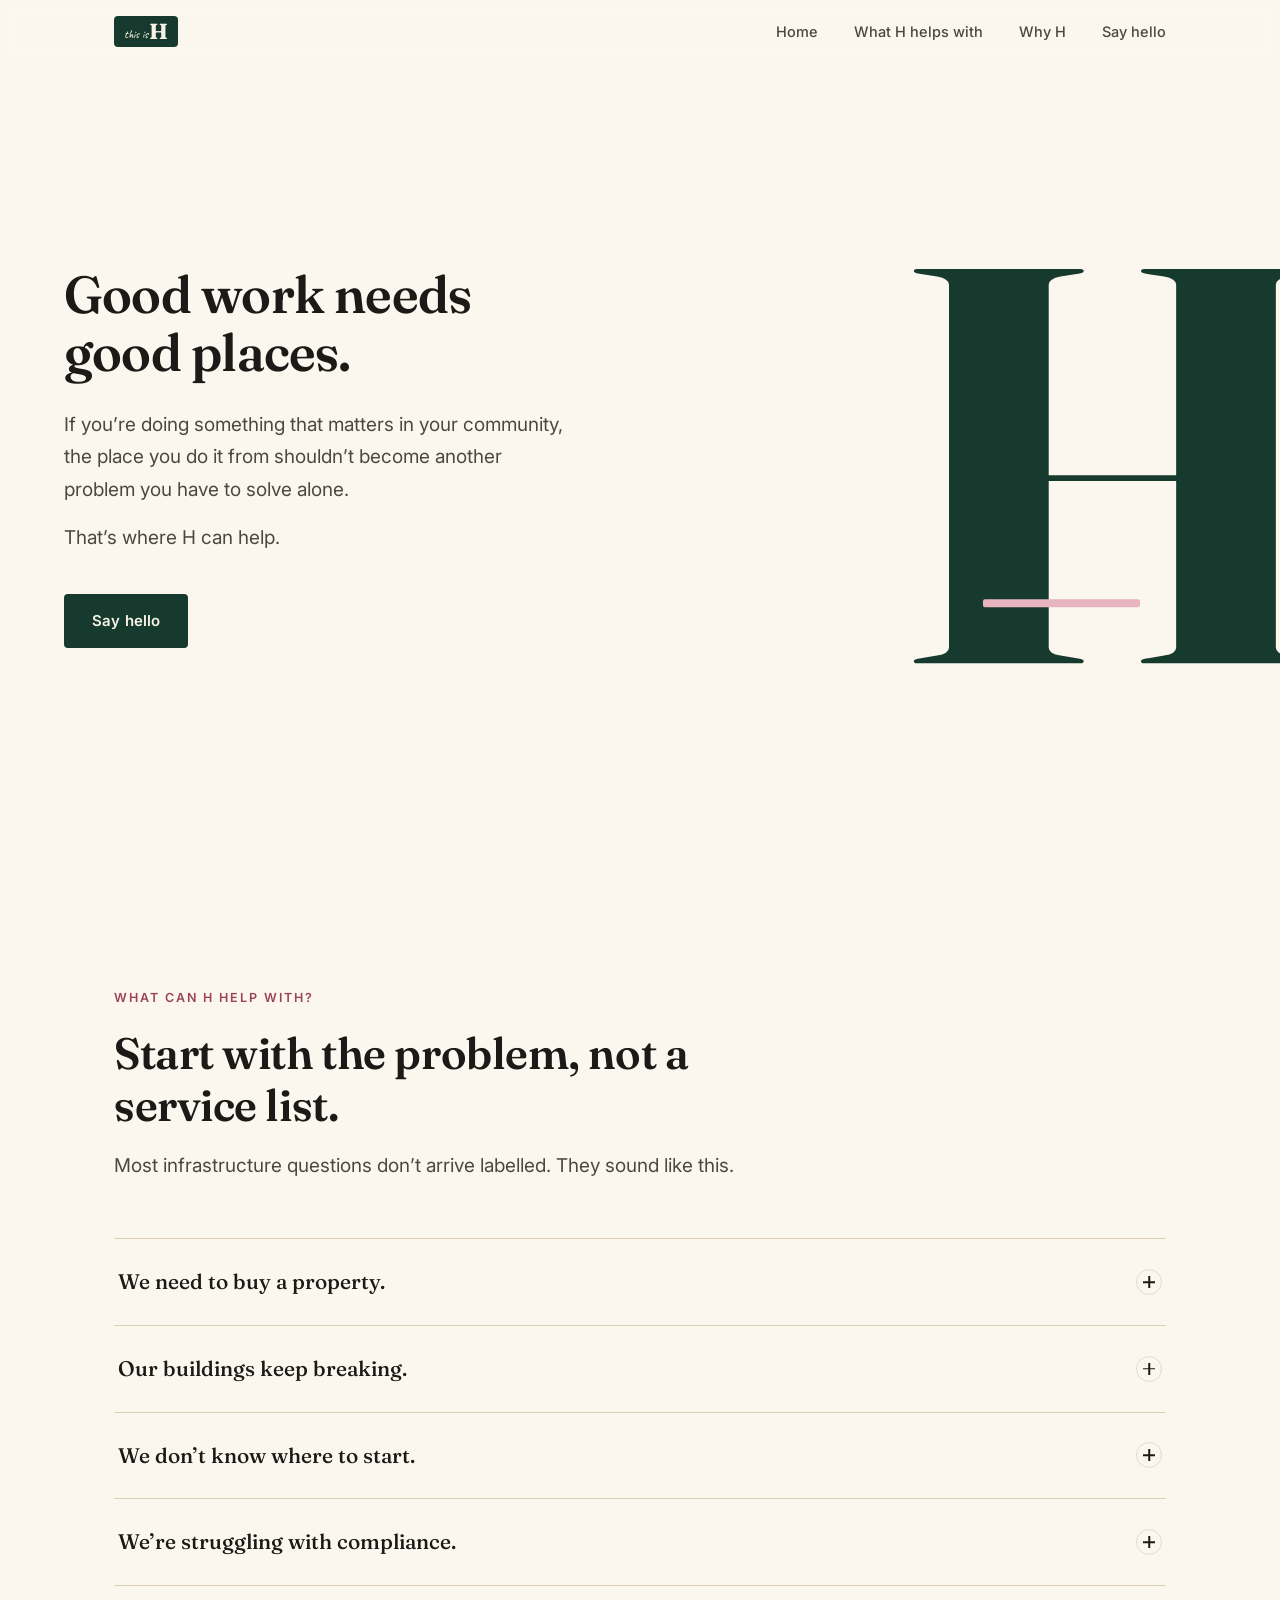
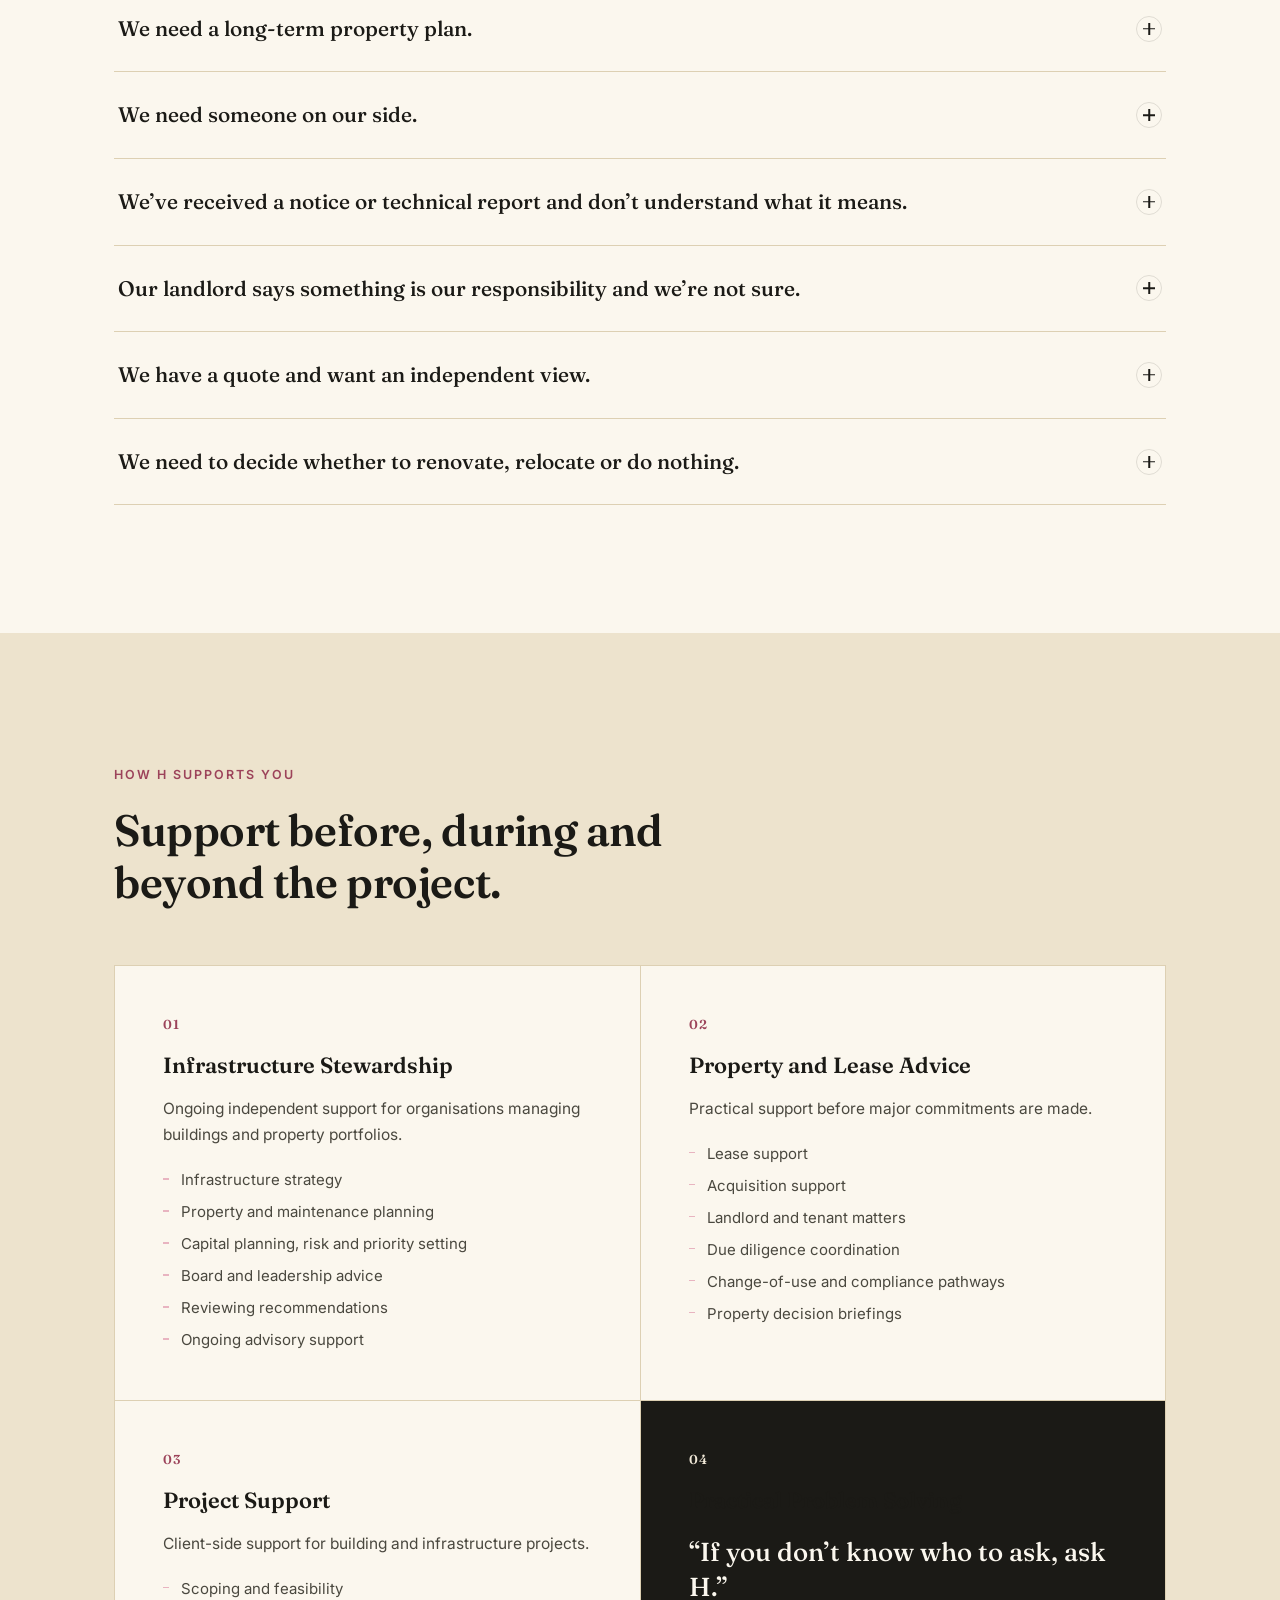
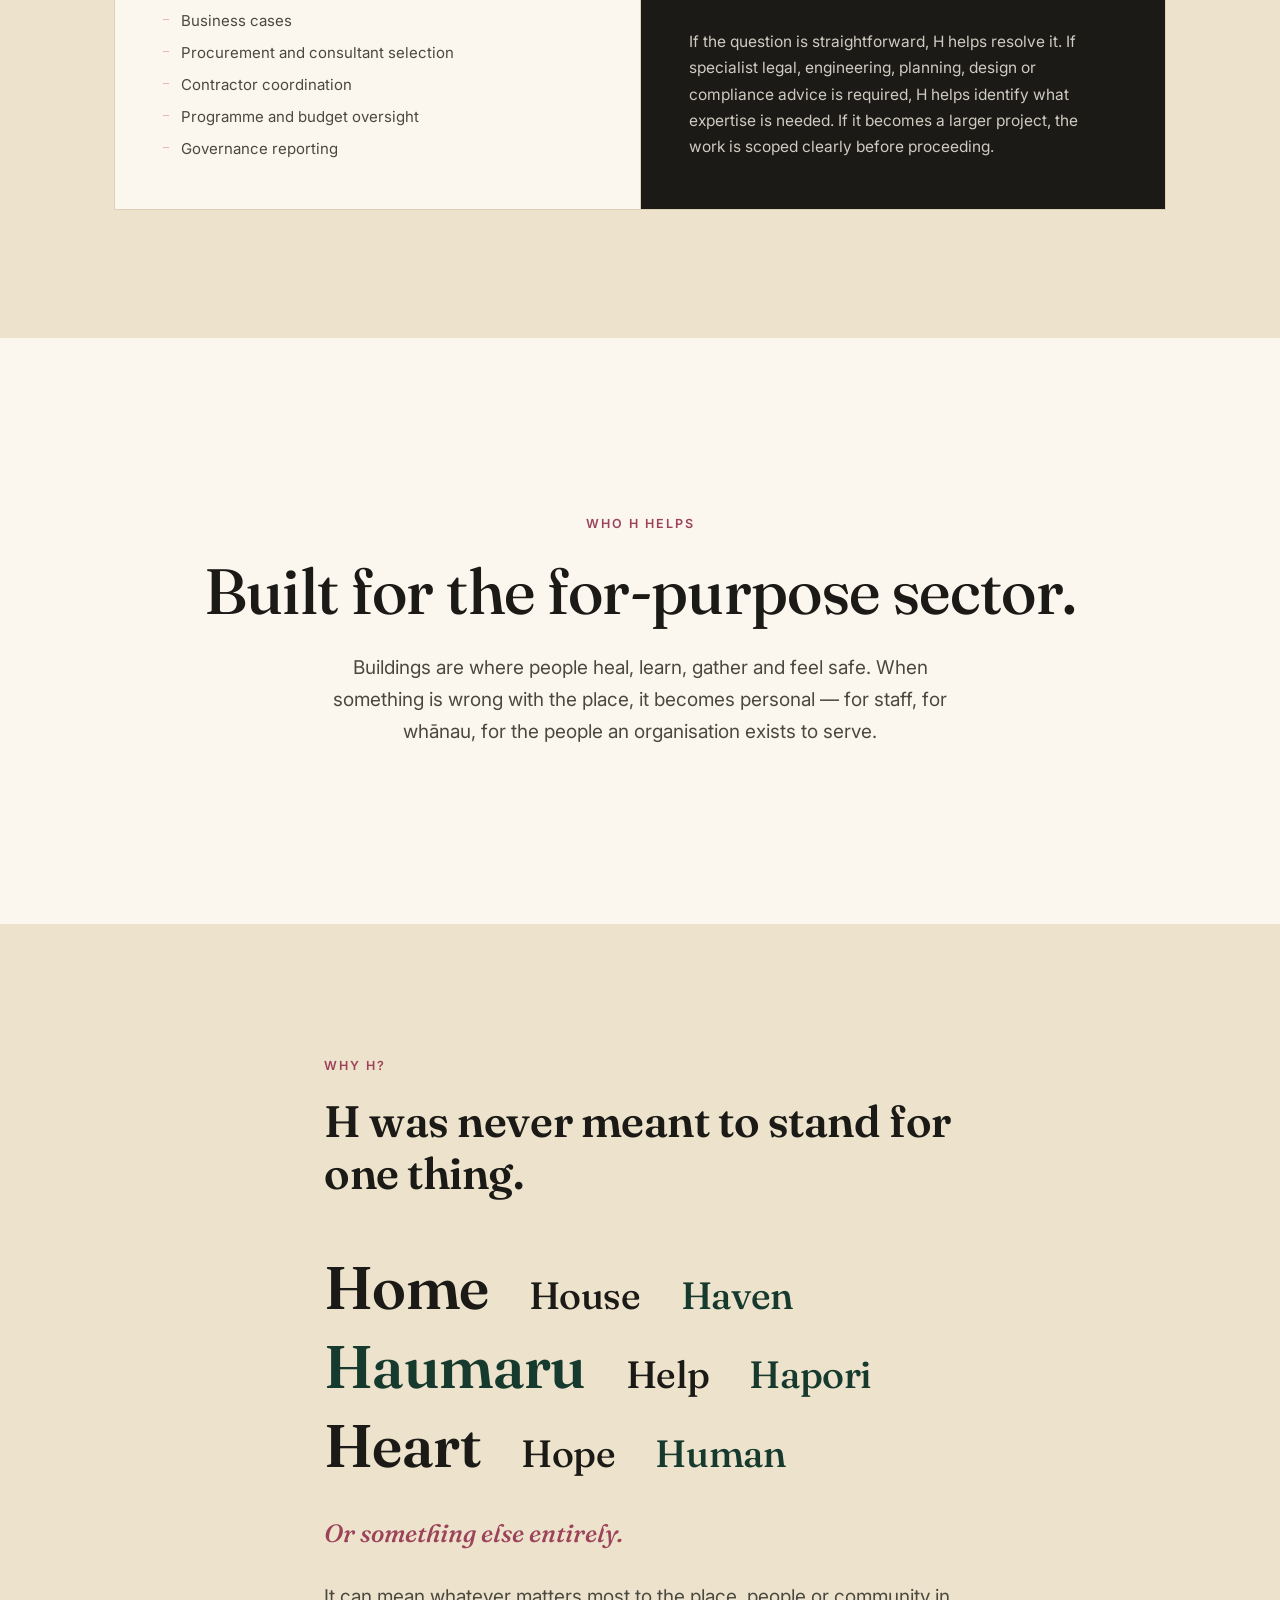
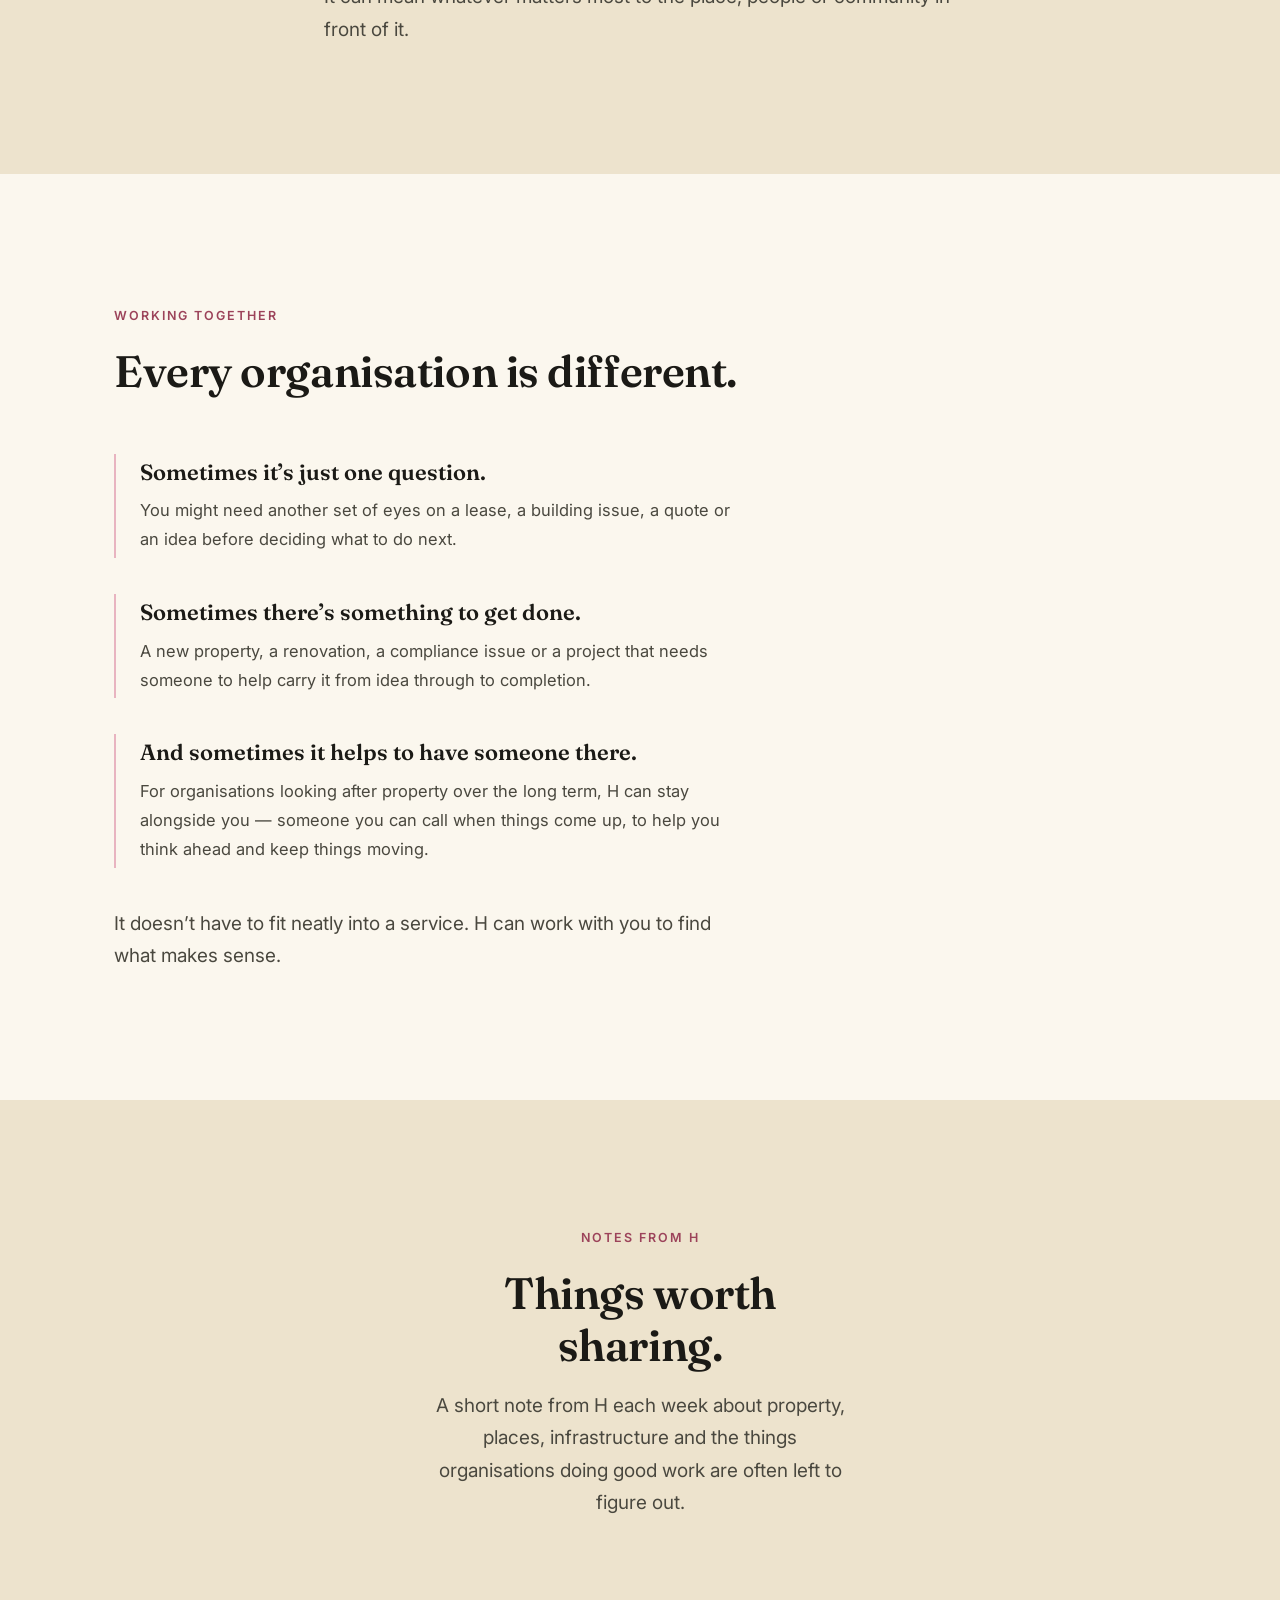
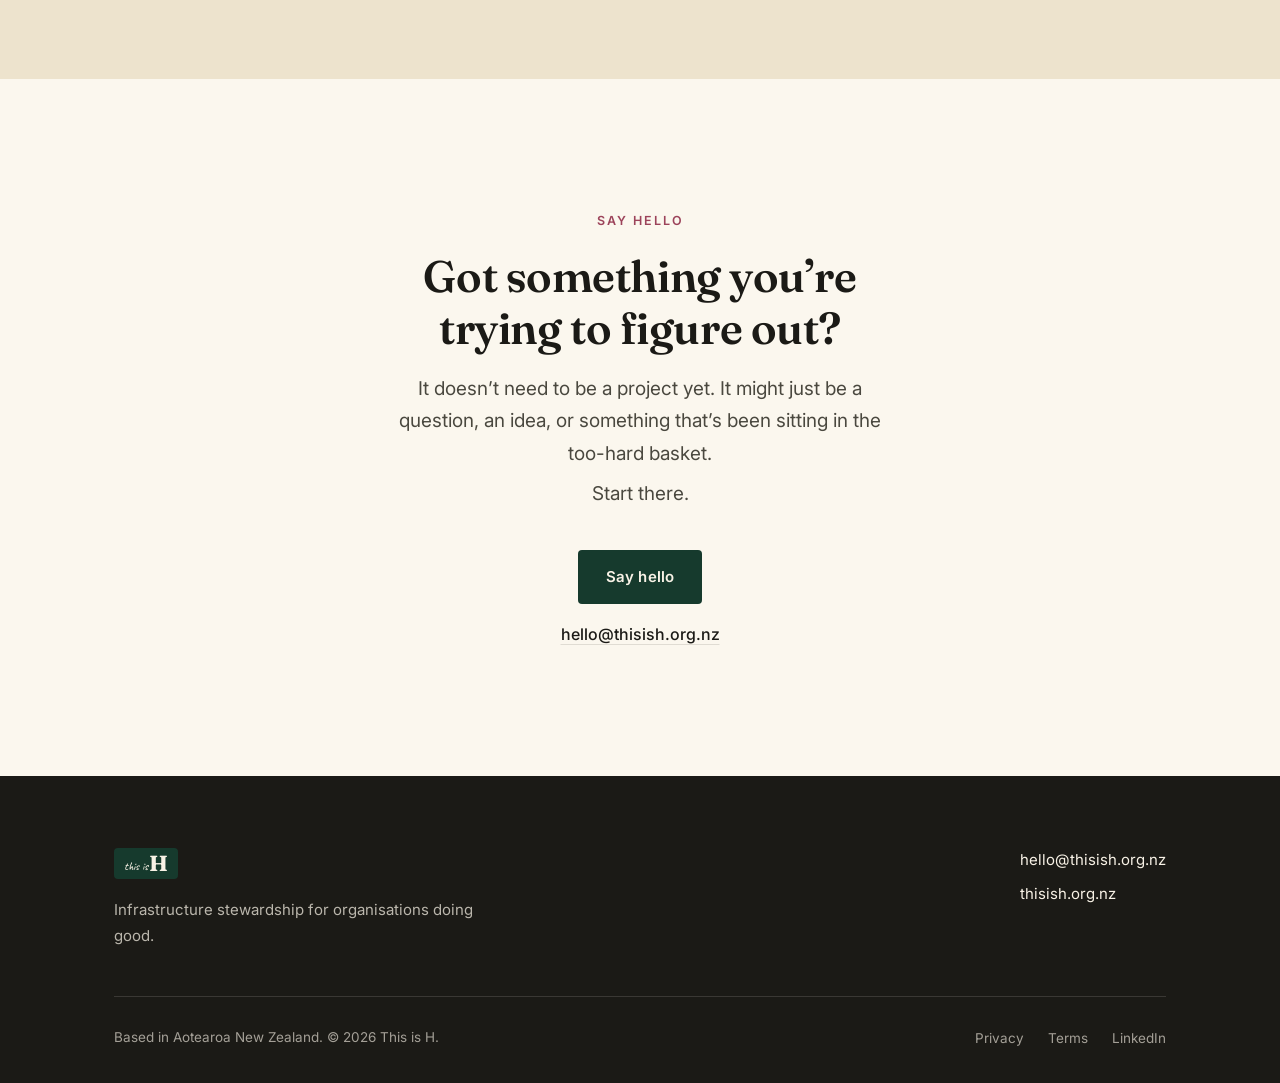
==== commit 6b25ff40: "Make hero H architectural, replace Why H section with word strip The hero's H is now an oversized ty" ====
--- a/index.html
+++ b/index.html
@@ -64,6 +64,7 @@
 
     <!-- 1. HERO -->
     <section class="hero" id="home">
+      <div class="hero__giant-h" aria-hidden="true">H</div>
       <div class="wrap">
         <h1>Good work needs good places.</h1>
         <div class="hero__body">
@@ -255,23 +256,33 @@
       <div class="wrap">
         <p class="eyebrow eyebrow--center reveal">Who H helps</p>
         <h2 class="statement reveal">Built for the for-purpose sector.</h2>
+        <p class="lede reveal" style="max-width: 640px; margin: 24px auto 0;">Buildings are where people heal, learn, gather and feel safe. When something is wrong with the place, it becomes personal — for staff, for whānau, for the people an organisation exists to serve.</p>
       </div>
     </section>
 
     <!-- 5. WHY H -->
-    <section class="section-alt" id="why-h">
+    <section class="section-alt why-h" id="why-h">
       <div class="wrap wrap--narrow">
         <div class="section-head reveal">
-          <p class="eyebrow">Why H</p>
-          <h2>Places are never just assets.</h2>
-        </div>
-
-        <div class="reveal" style="display: grid; gap: 18px;">
-          <p class="lede" style="margin-top: 0;">Buildings are where people heal, learn, gather, work, belong, receive support and feel safe. When something is wrong with the place, it becomes personal — for staff, for whānau, for the people an organisation exists to serve.</p>
-          <p class="lede" style="margin-top: 0;">H has spent years in property and infrastructure, understanding what it actually takes to look after a building: the leases, the maintenance, the compliance, the decisions that are hard to undo once made.</p>
-          <p class="lede" style="margin-top: 0;">H stays intentionally small and independent — no layers of management, no reason to recommend more than is needed. Just a steady, practical presence.</p>
-          <p class="lede" style="margin-top: 0;">H exists for organisations doing work that matters, so the place you do it from doesn&rsquo;t become one more thing you have to carry alone.</p>
-        </div>
+          <p class="eyebrow">Why H?</p>
+          <h2>H was never meant to stand for one thing.</h2>
+        </div>
+
+        <ul class="h-words" aria-label="Words H could stand for">
+          <li class="h-word h-word--lg reveal" style="--i:0">Home</li>
+          <li class="h-word reveal" style="--i:1">House</li>
+          <li class="h-word h-word--accent reveal" style="--i:2">Haven</li>
+          <li class="h-word h-word--accent h-word--lg reveal" style="--i:3">Haumaru</li>
+          <li class="h-word reveal" style="--i:4">Help</li>
+          <li class="h-word h-word--accent reveal" style="--i:5">Hapori</li>
+          <li class="h-word h-word--lg reveal" style="--i:6">Heart</li>
+          <li class="h-word reveal" style="--i:7">Hope</li>
+          <li class="h-word h-word--accent reveal" style="--i:8">Human</li>
+        </ul>
+
+        <p class="h-words__more reveal">Or something else entirely.</p>
+
+        <p class="lede reveal" style="margin-top: 0;">It can mean whatever matters most to the place, people or community in front of it.</p>
       </div>
     </section>
 
--- a/assets/css/style.css
+++ b/assets/css/style.css
@@ -432,15 +432,53 @@
 
 /* ---------- Hero ---------- */
 .hero {
-  padding-top: clamp(64px, 10vw, 96px);
-  padding-bottom: clamp(72px, 10vw, 120px);
+  position: relative;
+  overflow: hidden;
+  padding-top: clamp(40px, 9vw, 64px);
+}
+
+.hero .wrap {
+  position: relative;
+  z-index: 1;
+  padding-top: 0;
+  padding-bottom: clamp(56px, 9vw, 96px);
+}
+
+/* Giant H — a graphic element, not a logo. Deliberately unbounded by the
+   .wrap grid so it can press toward (and past) the edge of the viewport;
+   .hero's overflow:hidden clips the bleed instead of causing a scrollbar. */
+.hero__giant-h {
+  position: relative;
+  display: block;
+  width: fit-content;
+  padding-left: clamp(2px, 1.5vw, 14px);
+  margin: 0 0 clamp(4px, 1.5vw, 12px);
+  font-family: var(--font-display);
+  font-weight: 700;
+  font-size: clamp(180px, 58vw, 280px);
+  line-height: 0.72;
+  color: var(--green-deep);
+  opacity: 0;
+  animation: fade-in 0.9s var(--ease) forwards;
+  user-select: none;
+}
+
+.hero__giant-h::after {
+  content: "";
+  position: absolute;
+  left: 0.16em;
+  right: 0.34em;
+  bottom: 0.1em;
+  height: clamp(4px, 0.8vw, 8px);
+  background: var(--pink);
+  border-radius: 2px;
 }
 
 .hero h1 {
   font-family: var(--font-display);
   font-weight: 600;
-  font-size: clamp(38px, 6vw, 68px);
-  line-height: 1.08;
+  font-size: clamp(28px, 4.4vw, 52px);
+  line-height: 1.12;
   letter-spacing: -0.015em;
   max-width: 16ch;
   color: var(--ink);
@@ -515,7 +553,17 @@
   }
 }
 
+@keyframes fade-in {
+  from {
+    opacity: 0;
+  }
+  to {
+    opacity: 1;
+  }
+}
+
 @media (prefers-reduced-motion: reduce) {
+  .hero__giant-h,
   .hero h1,
   .hero__body,
   .hero__actions {
@@ -720,6 +768,50 @@
   max-width: 24ch;
   margin: 0 auto;
   color: var(--ink);
+}
+
+/* ---------- Why H (typographic word strip) ---------- */
+.h-words {
+  display: flex;
+  flex-wrap: wrap;
+  align-items: baseline;
+  column-gap: clamp(18px, 3.2vw, 40px);
+  row-gap: clamp(8px, 2vw, 16px);
+  margin: clamp(36px, 6vw, 56px) 0 clamp(24px, 4vw, 36px);
+}
+
+.h-word {
+  font-family: var(--font-display);
+  font-weight: 500;
+  font-size: clamp(24px, 3.4vw, 38px);
+  line-height: 1.05;
+  letter-spacing: -0.01em;
+  color: var(--ink);
+}
+
+/* .reveal's own transition shorthand (higher specificity, see below) would
+   otherwise reset delay to 0 — this selector has to out-specify it so each
+   word steps in slightly after the last instead of all at once. */
+html.js-reveal .h-words .h-word.reveal {
+  transition-delay: calc(var(--i, 0) * 0.05s);
+}
+
+.h-word--lg {
+  font-size: clamp(32px, 5vw, 60px);
+  font-weight: 600;
+}
+
+.h-word--accent {
+  color: var(--green-deep);
+}
+
+.h-words__more {
+  font-family: var(--font-display);
+  font-style: italic;
+  font-weight: 500;
+  font-size: clamp(19px, 2.1vw, 25px);
+  color: var(--pink-deep);
+  margin-bottom: clamp(20px, 3vw, 28px);
 }
 
 /* ---------- Working together ---------- */
@@ -981,6 +1073,38 @@
   color: rgba(248, 242, 230, 0.62);
 }
 
+/* ---------- Hero: wide-viewport editorial layout ----------
+   Below this, the H sits stacked above the copy (mobile-first rules
+   above). From here up, it becomes an oversized side element that bleeds
+   past the right edge while the copy holds a quiet column on the left,
+   aligned to the same left margin as the rest of the page. */
+@media (min-width: 1040px) {
+  .hero {
+    display: flex;
+    align-items: center;
+    min-height: min(88svh, 820px);
+    padding-top: clamp(96px, 10vw, 120px);
+  }
+
+  .hero .wrap {
+    max-width: 640px;
+    margin-left: 0;
+    margin-right: auto;
+    padding-bottom: 0;
+  }
+
+  .hero__giant-h {
+    position: absolute;
+    top: 50%;
+    right: clamp(-9vw, -4vw, 1vw);
+    transform: translateY(-50%);
+    margin: 0;
+    padding-left: 0;
+    font-size: clamp(360px, 44vw, 720px);
+    z-index: 0;
+  }
+}
+
 /* ---------- Responsive ---------- */
 @media (max-width: 960px) {
   .offer-grid {
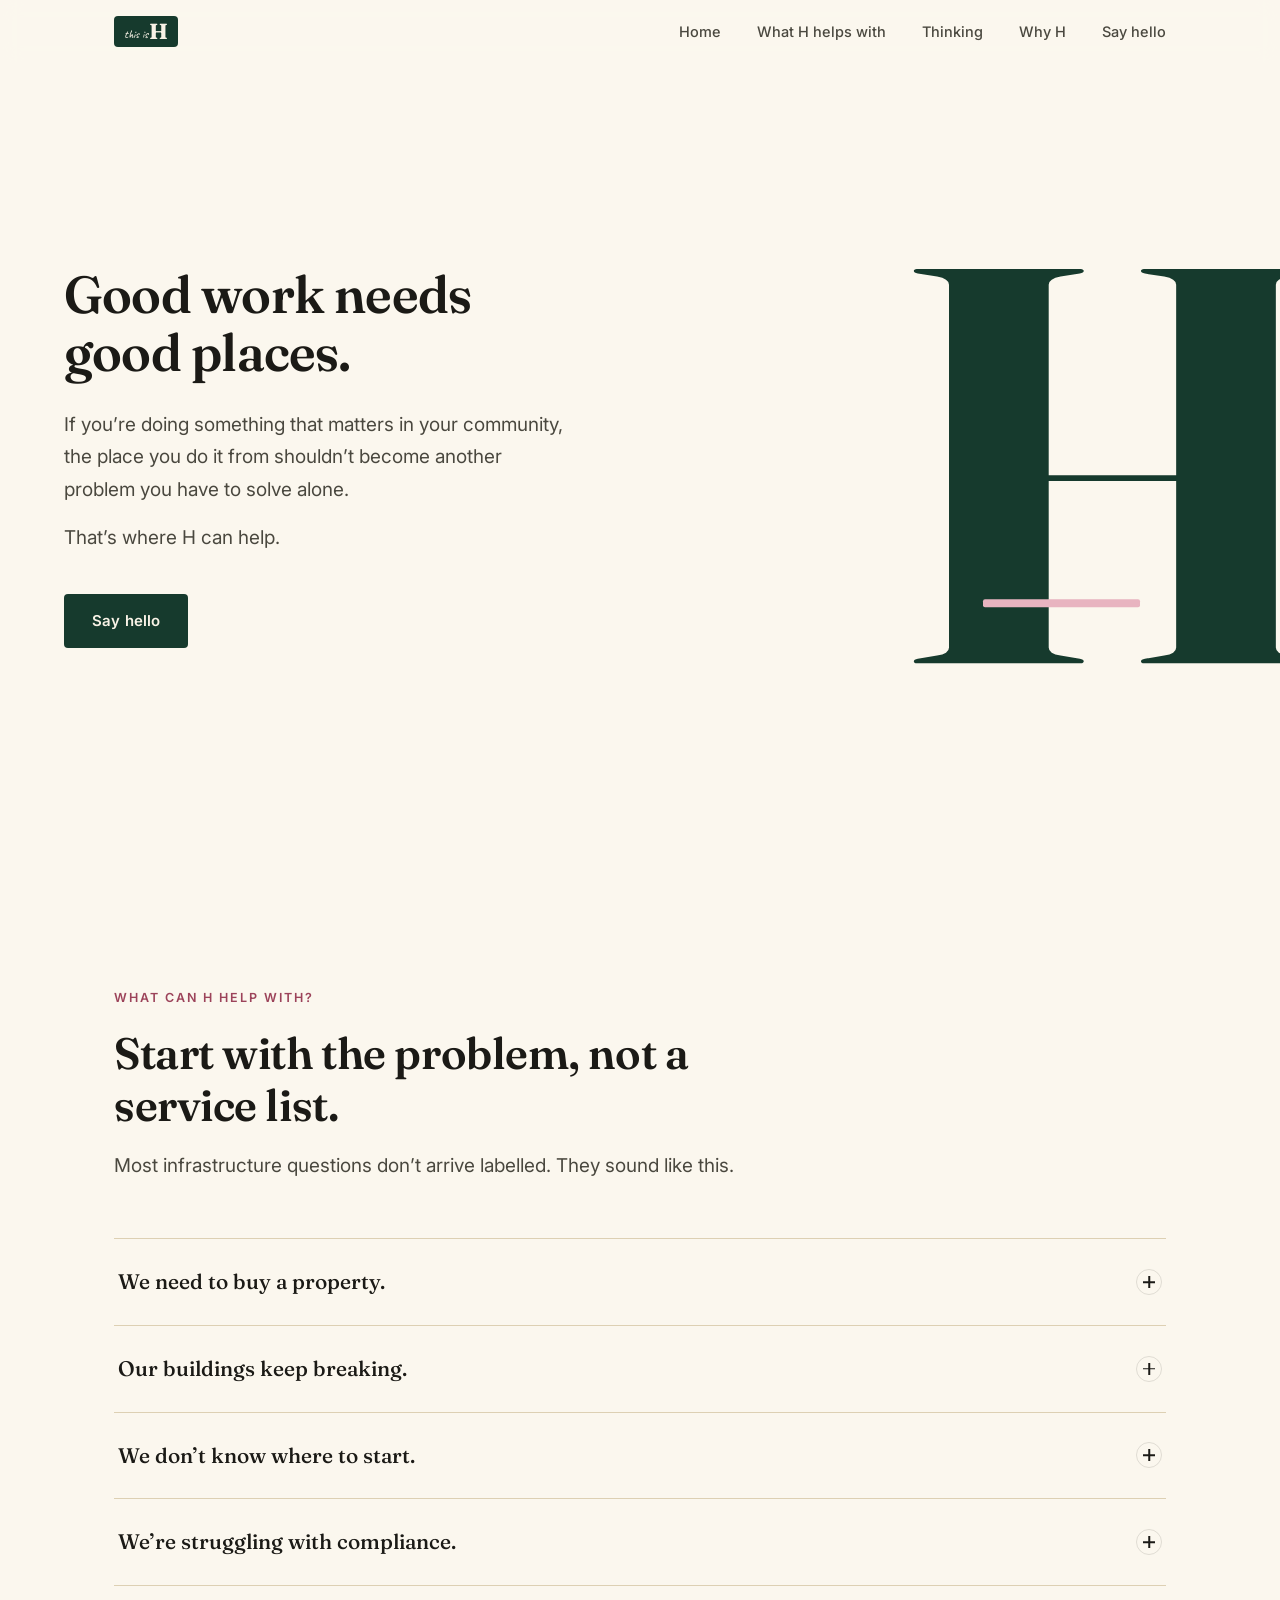
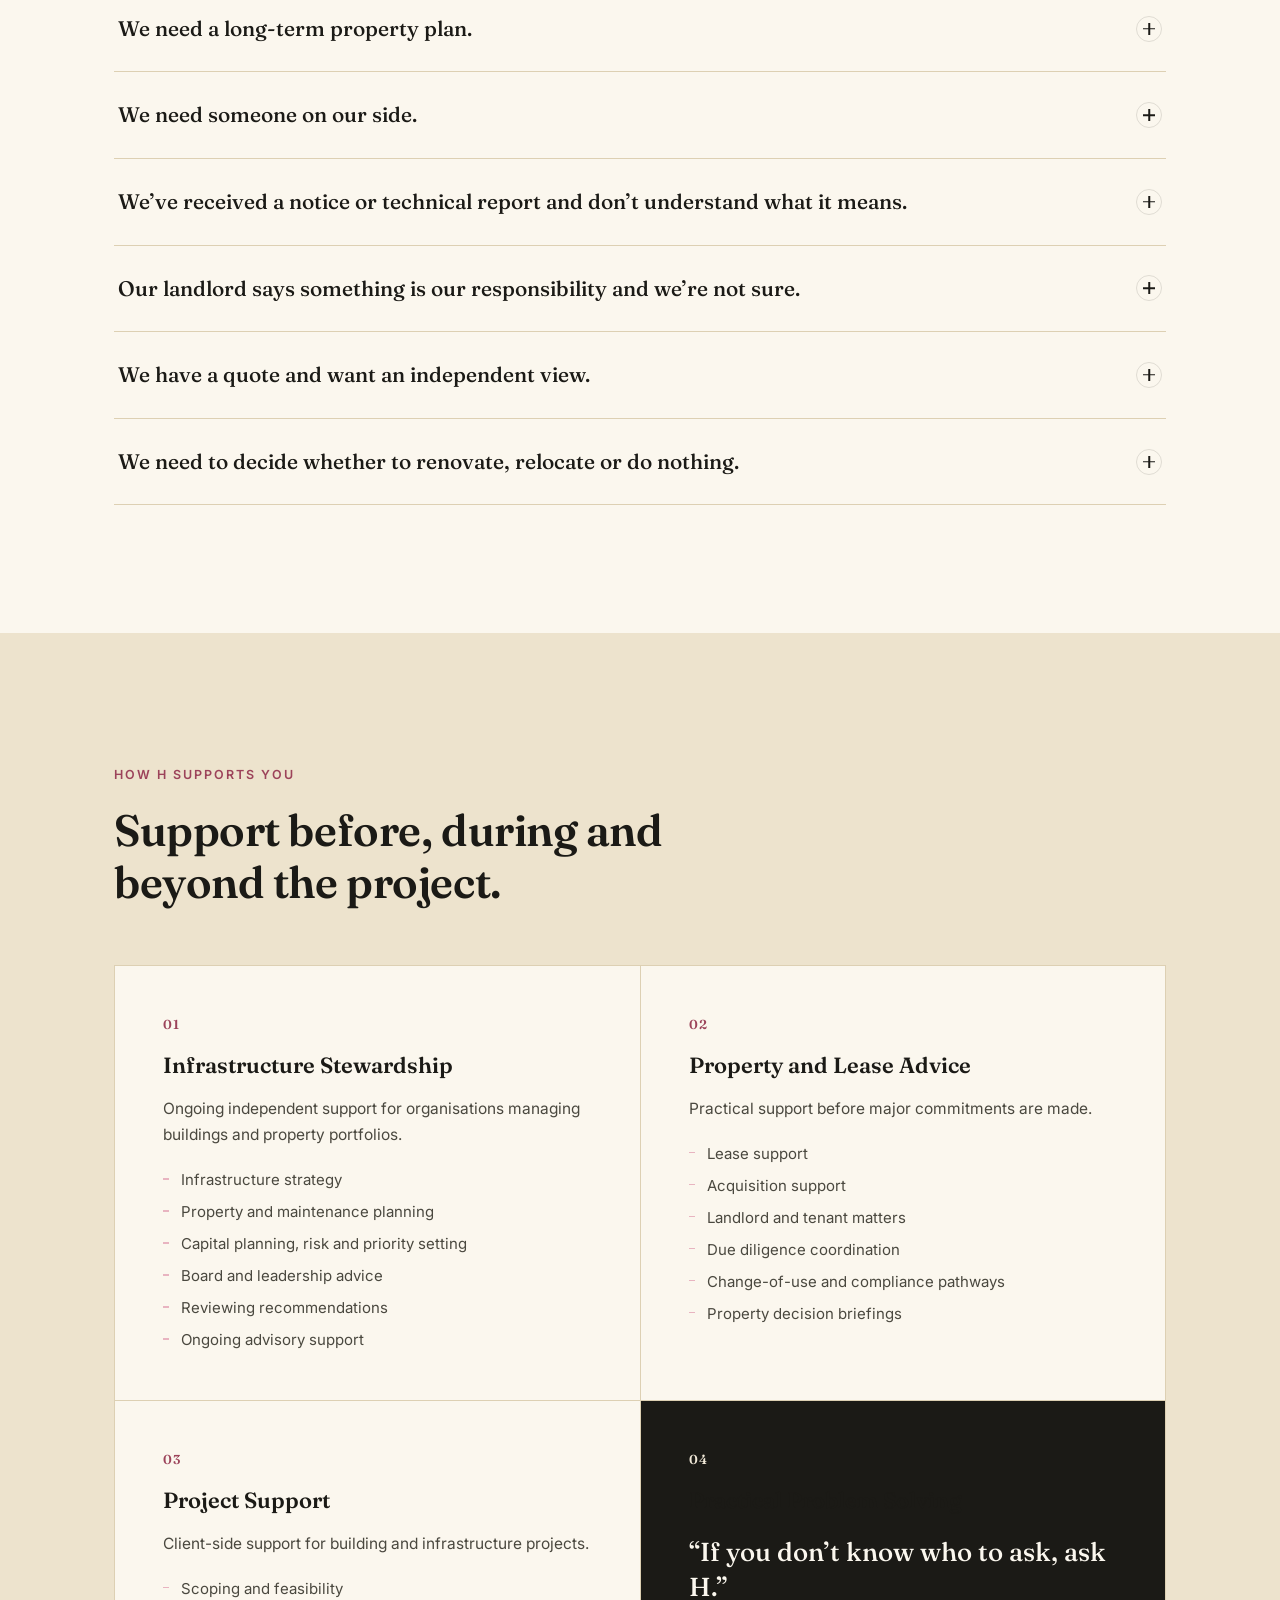
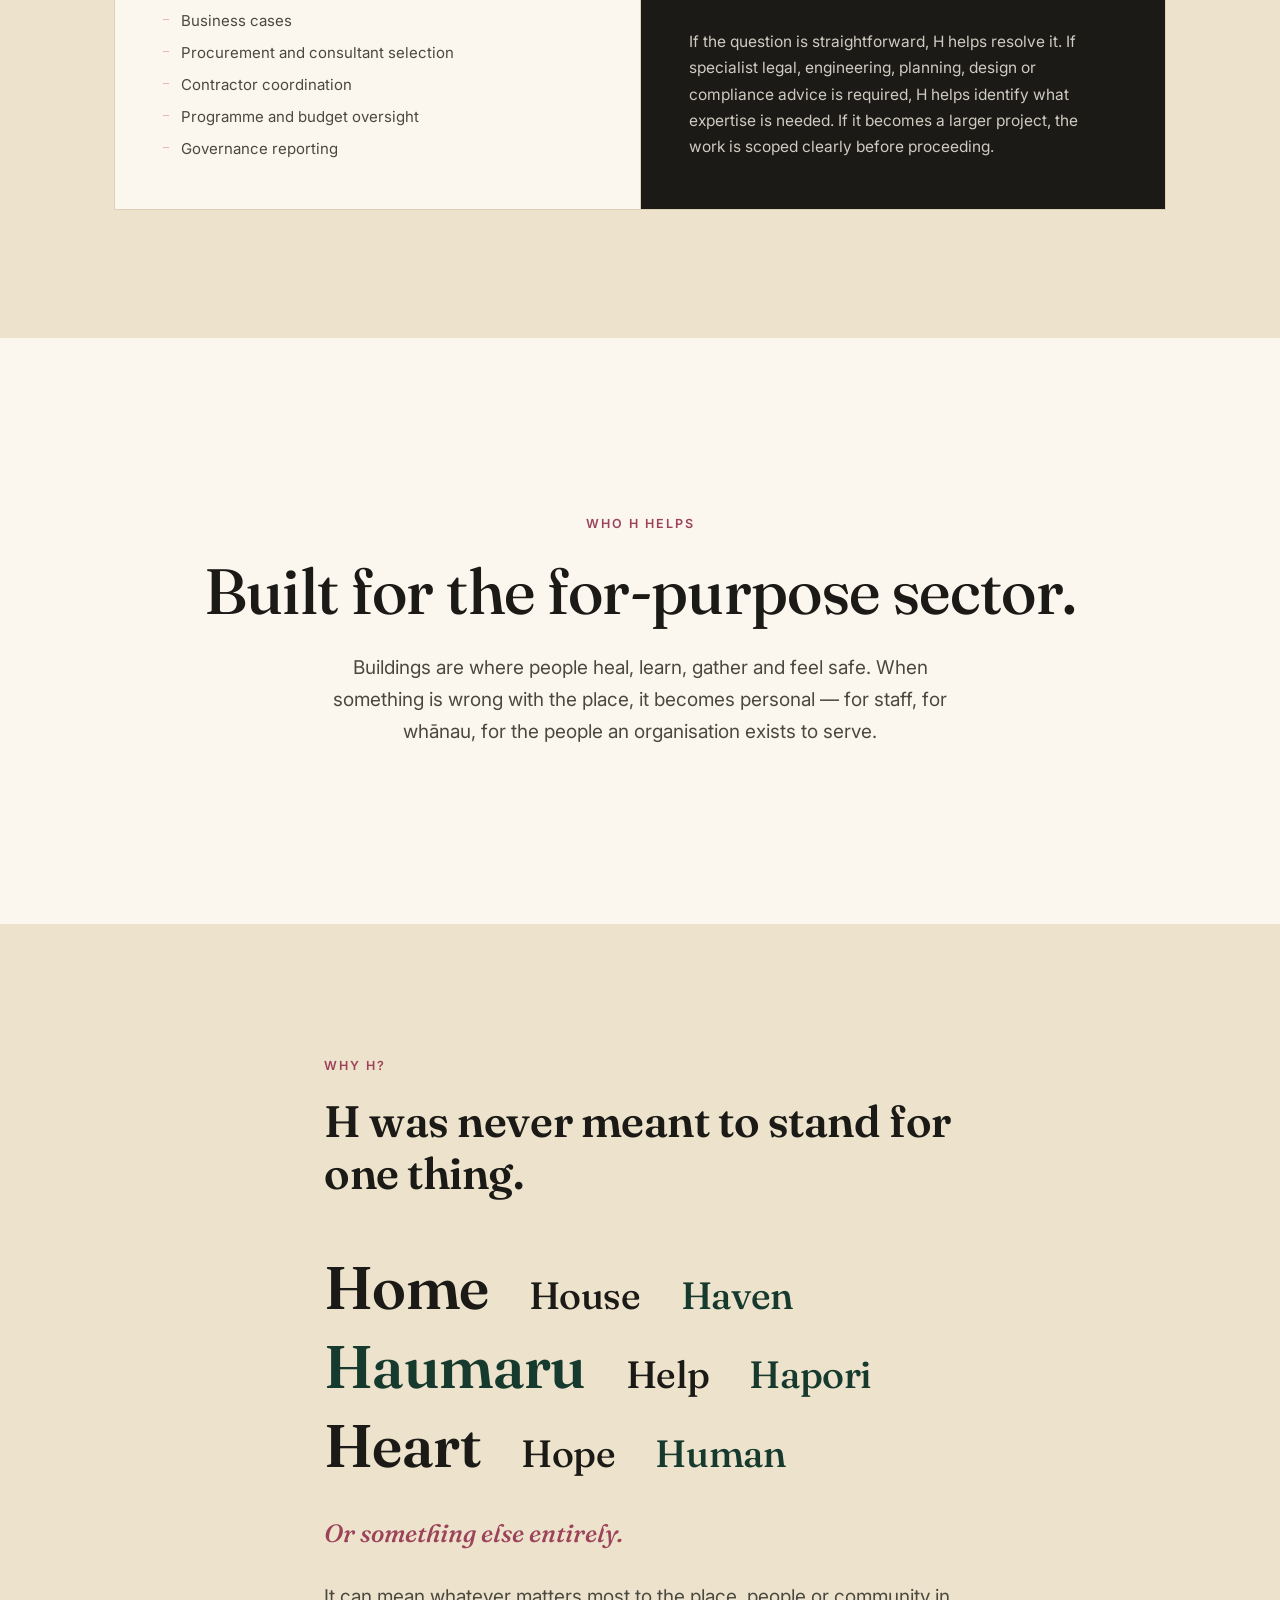
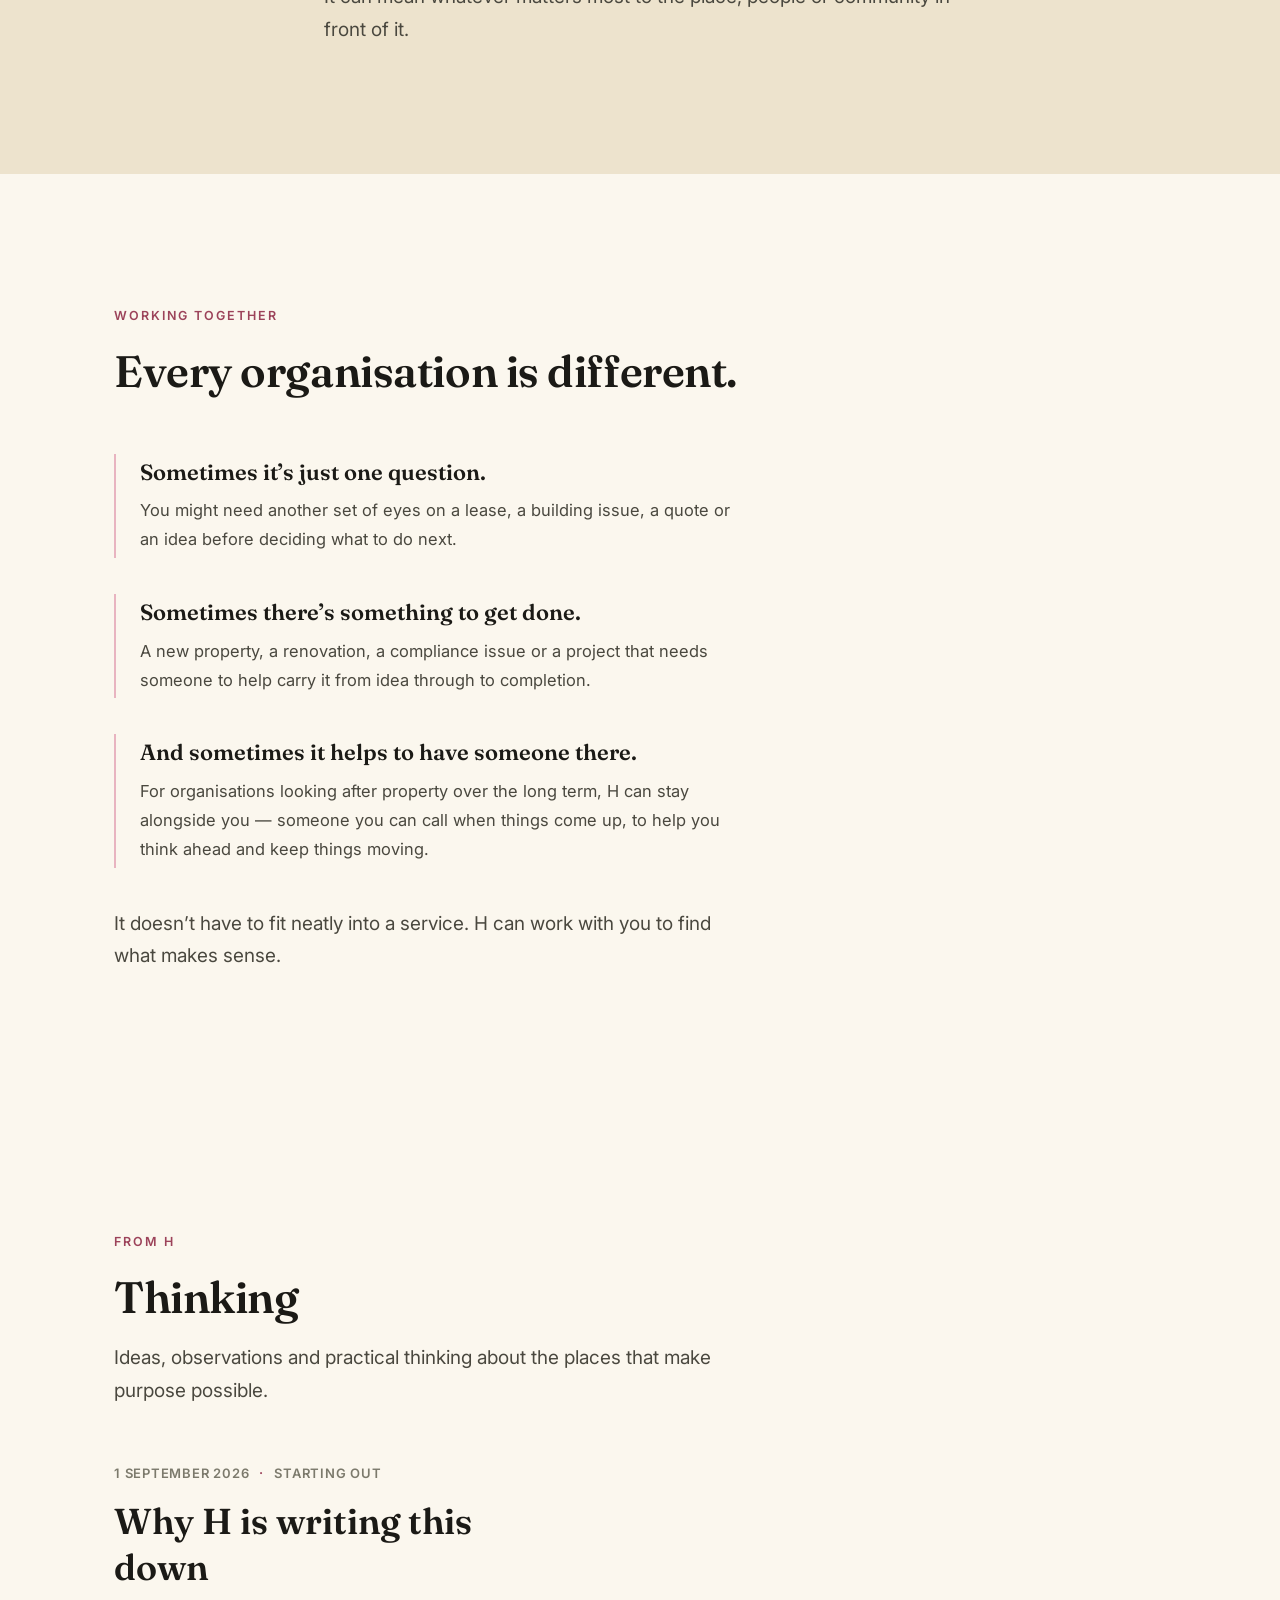
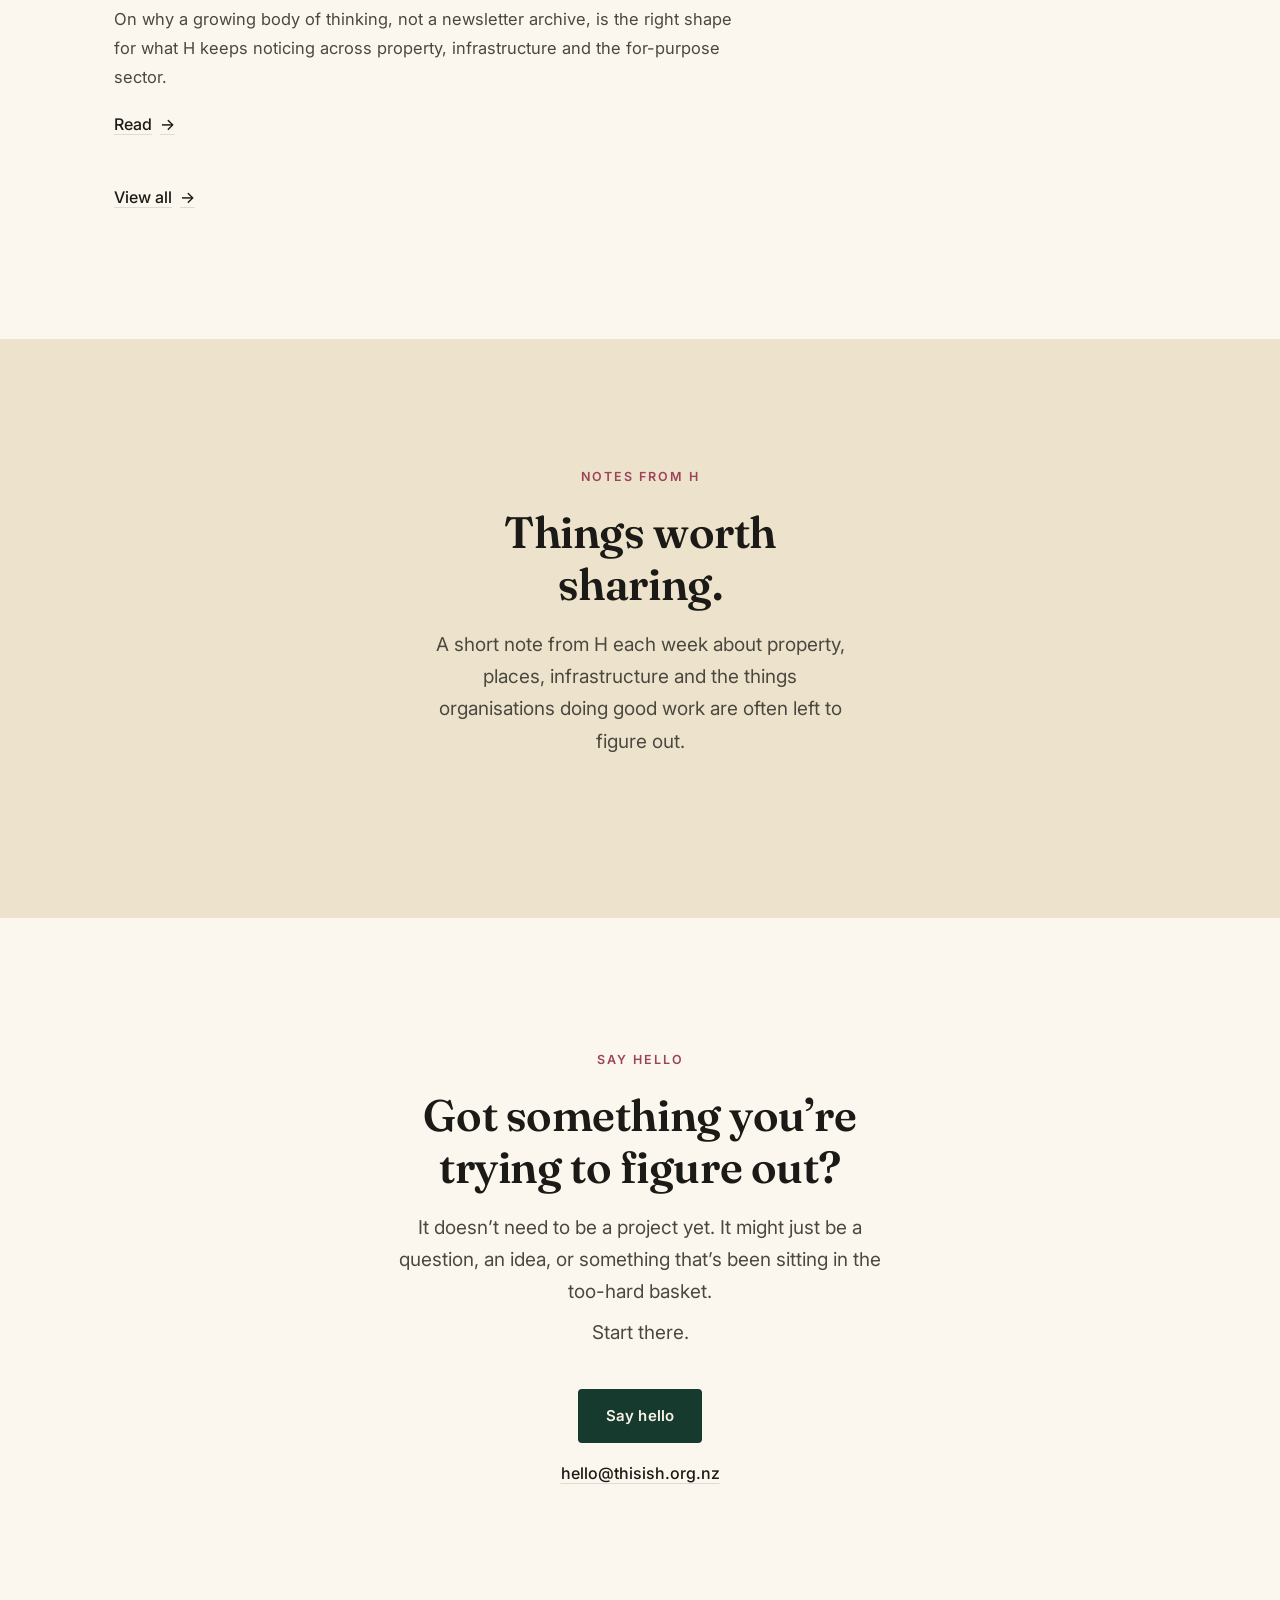
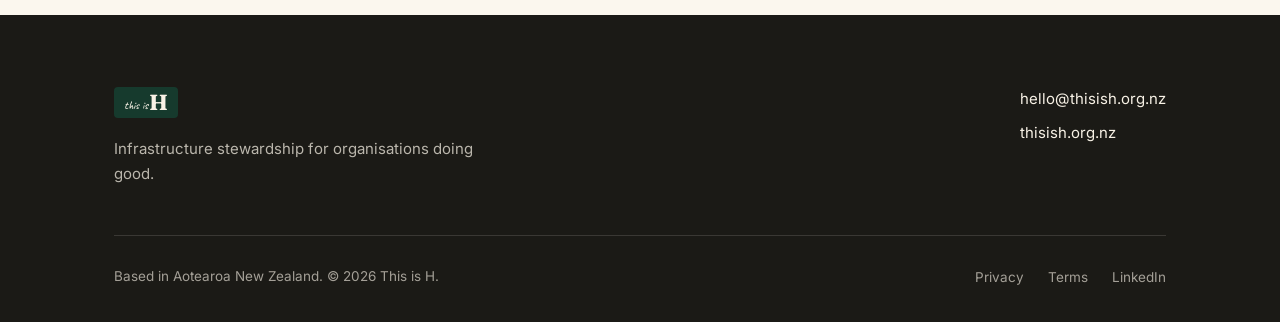
==== commit ea7d814b: "Add Thinking: H's permanent home for published articles Adds a restrained "From H" section to the ho" ====
--- a/index.html
+++ b/index.html
@@ -49,6 +49,7 @@
         <ul class="nav-primary">
           <li><a href="#home">Home</a></li>
           <li><a href="#what-we-do">What H helps with</a></li>
+          <li><a href="thinking/">Thinking</a></li>
           <li><a href="#why-h">Why H</a></li>
           <li><a href="#contact">Say hello</a></li>
         </ul>
@@ -313,6 +314,38 @@
       </div>
     </section>
 
+    <!-- 6.4 THINKING (latest published articles) -->
+    <section id="thinking">
+      <div class="wrap">
+        <div class="section-head reveal">
+          <p class="eyebrow">From H</p>
+          <h2>Thinking</h2>
+          <p class="lede">Ideas, observations and practical thinking about the places that make purpose possible.</p>
+        </div>
+
+        <div class="thinking-teaser__list reveal">
+          <!--
+            ARTICLE ENTRY — newest first, keep at most three here.
+            The full archive lives at thinking/index.html. To add a new
+            piece: put its newest entry first, drop anything past the
+            third down into the archive only. See README section 11.
+          -->
+          <article class="thinking-entry thinking-entry--featured">
+            <p class="thinking-entry__meta">
+              <time datetime="2026-09-01">1 September 2026</time>
+              <span class="dot" aria-hidden="true">&middot;</span>
+              <span>Starting out</span>
+            </p>
+            <h3 class="thinking-entry__title"><a href="thinking/why-h-is-writing-this-down/">Why H is writing this down</a></h3>
+            <p class="thinking-entry__excerpt">On why a growing body of thinking, not a newsletter archive, is the right shape for what H keeps noticing across property, infrastructure and the for-purpose sector.</p>
+            <a class="text-link thinking-entry__read" href="thinking/why-h-is-writing-this-down/">Read <span aria-hidden="true">&rarr;</span></a>
+          </article>
+        </div>
+
+        <a class="text-link thinking-teaser__all" href="thinking/">View all <span aria-hidden="true">&rarr;</span></a>
+      </div>
+    </section>
+
     <!-- 6.5 NOTES FROM H (Kit email signup) -->
     <section class="notes-signup" id="notes-from-h">
       <div class="wrap notes-signup__inner reveal">
--- a/assets/css/style.css
+++ b/assets/css/style.css
@@ -976,6 +976,25 @@
   display: none !important;
 }
 
+.notes-signup--compact {
+  background: var(--paper);
+  padding: clamp(48px, 7vw, 72px) 0;
+  border-top: 1px solid var(--stone-line);
+}
+
+.notes-signup--compact h2 {
+  font-size: clamp(20px, 2.4vw, 24px);
+}
+
+.notes-signup--compact .lede {
+  font-size: 15.5px;
+  margin-top: 10px;
+}
+
+.notes-signup--compact .notes-signup__form {
+  margin-top: 24px;
+}
+
 /* ---------- Contact ---------- */
 .contact {
   text-align: center;
@@ -1071,6 +1090,295 @@
 .footer-note {
   font-size: 13.5px;
   color: rgba(248, 242, 230, 0.62);
+}
+
+/* ---------- Thinking (homepage teaser) ----------
+   Entries are divided by a rule rather than boxed in a card, echoing the
+   .problems-list pattern elsewhere on the page. Only the first (newest)
+   entry is ever "featured" — the class names allow up to three, but the
+   size step only applies to the one in first position. */
+.thinking-teaser__list {
+  display: grid;
+  gap: 48px;
+  margin-top: 8px;
+}
+
+.thinking-teaser__list .thinking-entry {
+  border-top: 1px solid var(--stone-line);
+  padding-top: 32px;
+}
+
+.thinking-teaser__list .thinking-entry:first-child {
+  border-top: none;
+  padding-top: 0;
+}
+
+.thinking-entry__meta {
+  display: flex;
+  align-items: center;
+  gap: 10px;
+  font-size: 13px;
+  font-weight: 600;
+  letter-spacing: 0.06em;
+  text-transform: uppercase;
+  color: var(--ink-faint);
+  margin-bottom: 14px;
+}
+
+.thinking-entry__meta .dot {
+  color: var(--pink-deep);
+}
+
+.thinking-entry__title {
+  font-family: var(--font-display);
+  font-weight: 600;
+  font-size: clamp(19px, 2vw, 22px);
+  line-height: 1.3;
+  color: var(--ink);
+}
+
+.thinking-entry--featured .thinking-entry__title {
+  font-size: clamp(25px, 3.2vw, 36px);
+  max-width: 18ch;
+}
+
+.thinking-entry__title a {
+  text-decoration: none;
+  color: inherit;
+  transition: color 0.2s var(--ease);
+}
+
+.thinking-entry__title a:hover {
+  color: var(--pink-deep);
+}
+
+.thinking-entry__excerpt {
+  margin-top: 14px;
+  max-width: 62ch;
+  font-size: 16.5px;
+  line-height: 1.75;
+  color: var(--ink-soft);
+}
+
+.thinking-entry__read {
+  margin-top: 20px;
+}
+
+.thinking-teaser__all {
+  margin-top: 48px;
+}
+
+/* ---------- Thinking archive ---------- */
+.page-header {
+  padding-top: clamp(48px, 8vw, 76px);
+  padding-bottom: clamp(16px, 3vw, 24px);
+}
+
+.page-header .wrap {
+  max-width: var(--max-narrow);
+}
+
+.page-header h1 {
+  font-family: var(--font-display);
+  font-weight: 600;
+  font-size: clamp(32px, 5vw, 52px);
+  line-height: 1.15;
+  letter-spacing: -0.01em;
+  color: var(--ink);
+}
+
+.thinking-list {
+  border-top: 1px solid var(--stone-line);
+}
+
+.thinking-list .thinking-entry {
+  border-top: none;
+  border-bottom: 1px solid var(--stone-line);
+  padding: 44px 0;
+}
+
+.thinking-list .thinking-entry:last-child {
+  border-bottom: none;
+}
+
+.thinking-list .thinking-entry .thinking-entry__title {
+  font-size: clamp(22px, 2.6vw, 27px);
+  max-width: 26ch;
+}
+
+.thinking-empty {
+  padding: 32px 0 8px;
+  max-width: 52ch;
+  color: var(--ink-soft);
+  font-size: 16.5px;
+  line-height: 1.75;
+}
+
+/* ---------- Back link ---------- */
+.back-link {
+  display: inline-flex;
+  align-items: center;
+  gap: 8px;
+  font-size: 14px;
+  font-weight: 500;
+  text-decoration: none;
+  color: var(--ink-soft);
+  transition: color 0.2s var(--ease);
+}
+
+.back-link:hover {
+  color: var(--pink-deep);
+}
+
+/* ---------- Article page ---------- */
+.article-header {
+  padding-top: clamp(48px, 8vw, 76px);
+  padding-bottom: clamp(8px, 2vw, 16px);
+}
+
+.article-header .wrap {
+  max-width: var(--max-narrow);
+}
+
+.article-header h1 {
+  font-family: var(--font-display);
+  font-weight: 600;
+  font-size: clamp(30px, 5vw, 48px);
+  line-height: 1.18;
+  letter-spacing: -0.01em;
+  color: var(--ink);
+  margin-top: 18px;
+}
+
+.article-header__meta {
+  display: flex;
+  align-items: center;
+  flex-wrap: wrap;
+  gap: 10px;
+  margin-top: 24px;
+  font-size: 13.5px;
+  font-weight: 500;
+  color: var(--ink-faint);
+}
+
+.article-header__meta .dot {
+  color: var(--pink-deep);
+}
+
+.article-header__deck {
+  margin-top: 22px;
+  font-size: clamp(17px, 1.7vw, 19px);
+  line-height: 1.7;
+  color: var(--ink-soft);
+  max-width: 62ch;
+}
+
+.article-body {
+  padding-top: clamp(24px, 4vw, 40px);
+  padding-bottom: clamp(48px, 8vw, 72px);
+}
+
+.article-body .wrap {
+  max-width: var(--max-narrow);
+}
+
+.article-prose {
+  max-width: 66ch;
+  font-size: 18px;
+  line-height: 1.8;
+  color: var(--ink-soft);
+}
+
+.article-prose > * + * {
+  margin-top: 26px;
+}
+
+.article-prose p {
+  color: var(--ink-soft);
+}
+
+.article-prose h2 {
+  font-size: clamp(23px, 2.8vw, 29px);
+  margin-top: 56px;
+  color: var(--ink);
+}
+
+.article-prose h3 {
+  font-size: clamp(19px, 2vw, 21px);
+  margin-top: 40px;
+  color: var(--ink);
+}
+
+.article-prose ul,
+.article-prose ol {
+  padding-left: 1.35em;
+  display: grid;
+  gap: 10px;
+}
+
+.article-prose ul {
+  list-style: disc;
+}
+
+.article-prose ol {
+  list-style: decimal;
+}
+
+.article-prose li {
+  line-height: 1.75;
+}
+
+.article-prose strong {
+  color: var(--ink);
+  font-weight: 600;
+}
+
+.pull-quote {
+  margin: 12px 0 12px 0;
+  padding-left: 26px;
+  border-left: 3px solid var(--pink);
+  font-family: var(--font-display);
+  font-style: italic;
+  font-weight: 500;
+  font-size: clamp(21px, 2.4vw, 27px);
+  line-height: 1.45;
+  color: var(--green-deep);
+}
+
+.article-footer-nav {
+  margin-top: 48px;
+  padding-top: 32px;
+  border-top: 1px solid var(--stone-line);
+}
+
+/* ---------- Article CTA (understated, not a sales block) ---------- */
+.article-cta {
+  background: var(--stone);
+  text-align: center;
+}
+
+.article-cta__inner {
+  max-width: 480px;
+  margin: 0 auto;
+}
+
+.article-cta h2 {
+  font-size: clamp(21px, 2.6vw, 26px);
+}
+
+.article-cta .lede {
+  font-size: 16px;
+}
+
+.article-cta__link {
+  margin-top: 28px;
+  font-weight: 600;
+}
+
+@media (max-width: 600px) {
+  .thinking-list .thinking-entry {
+    padding: 32px 0;
+  }
 }
 
 /* ---------- Hero: wide-viewport editorial layout ----------
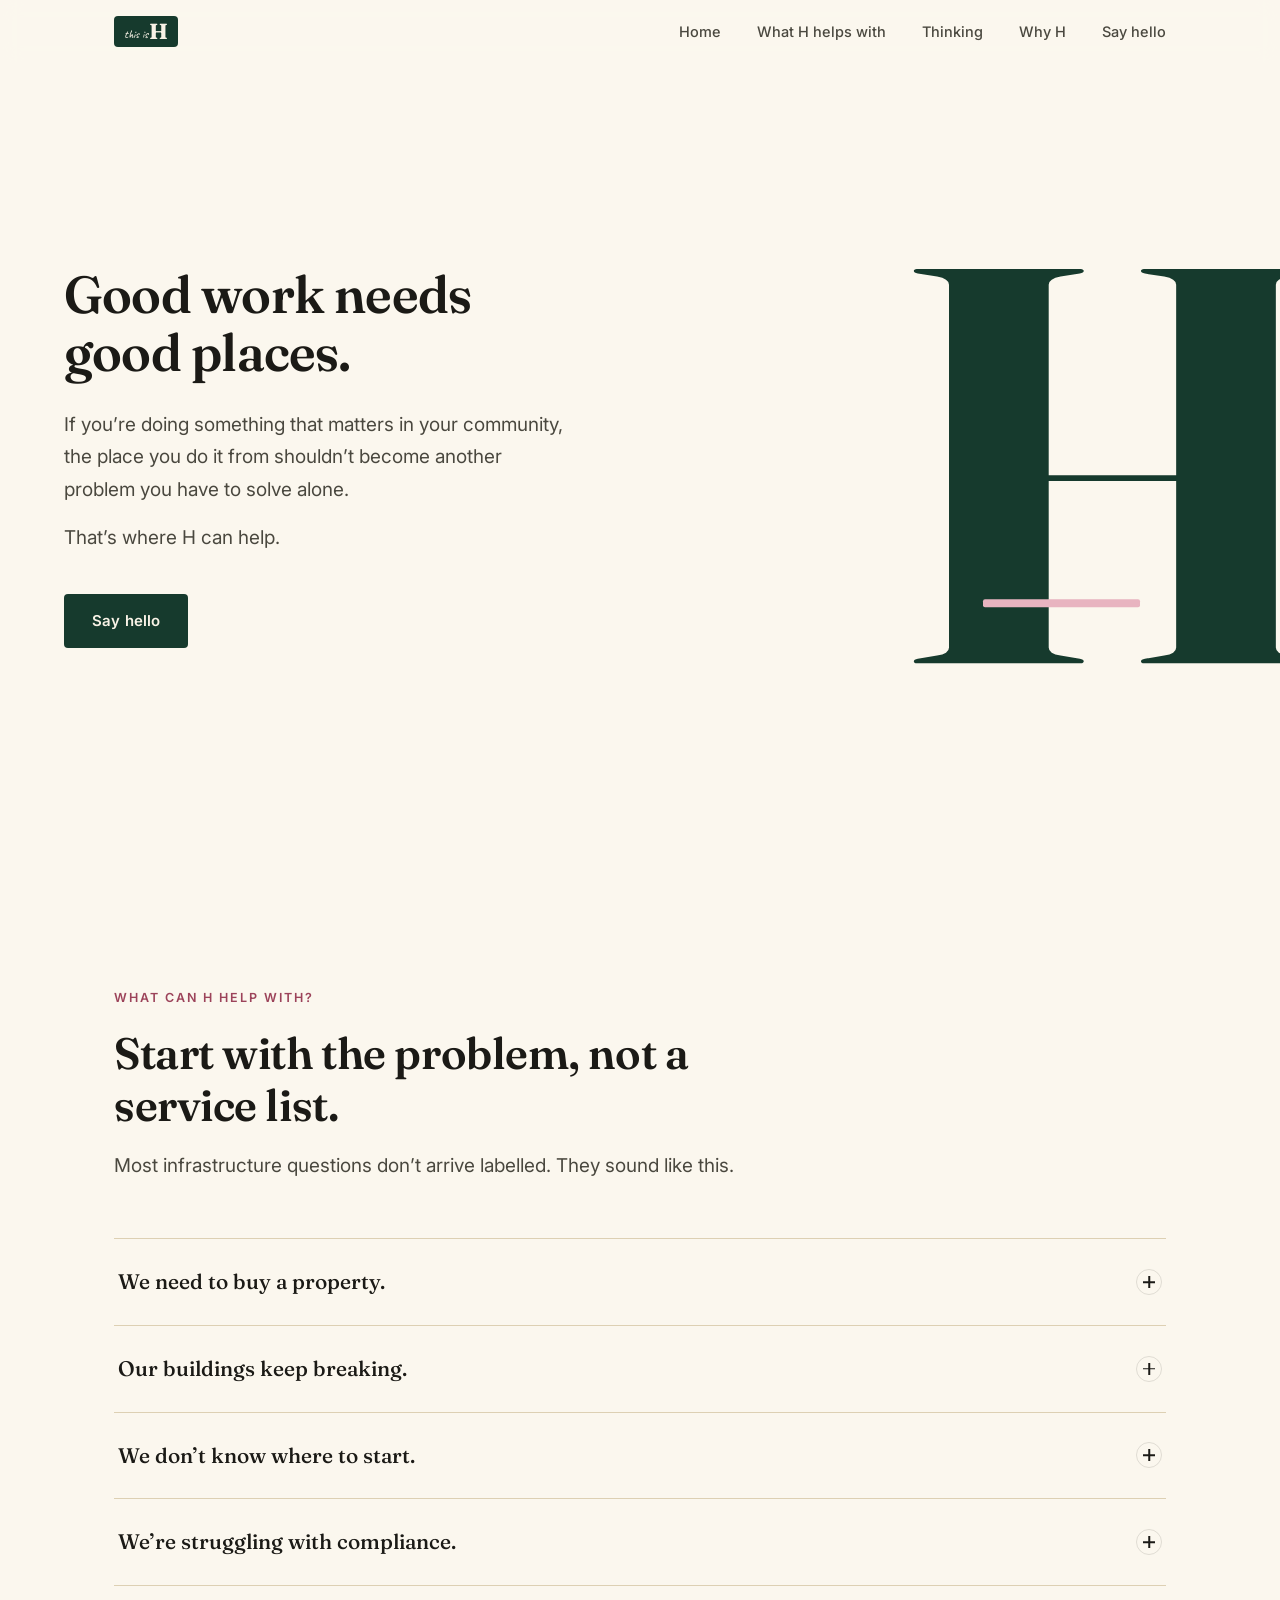
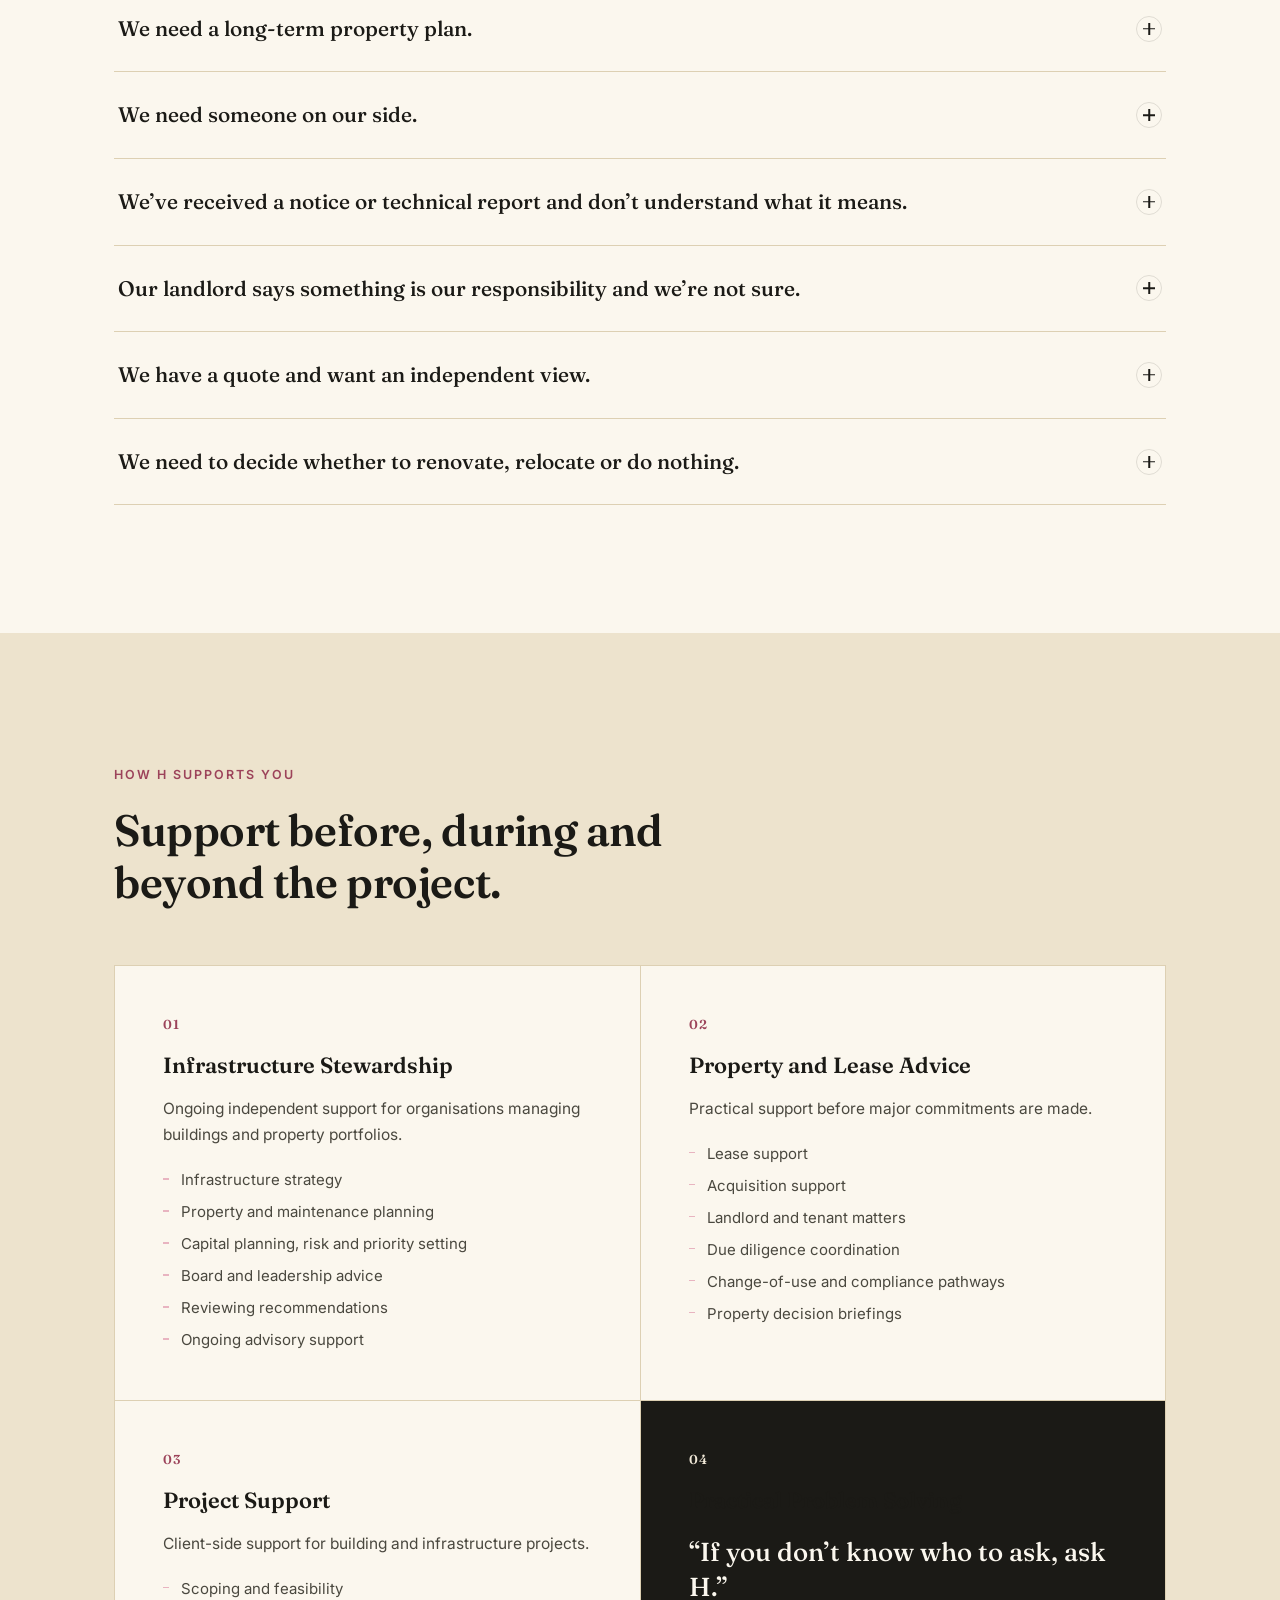
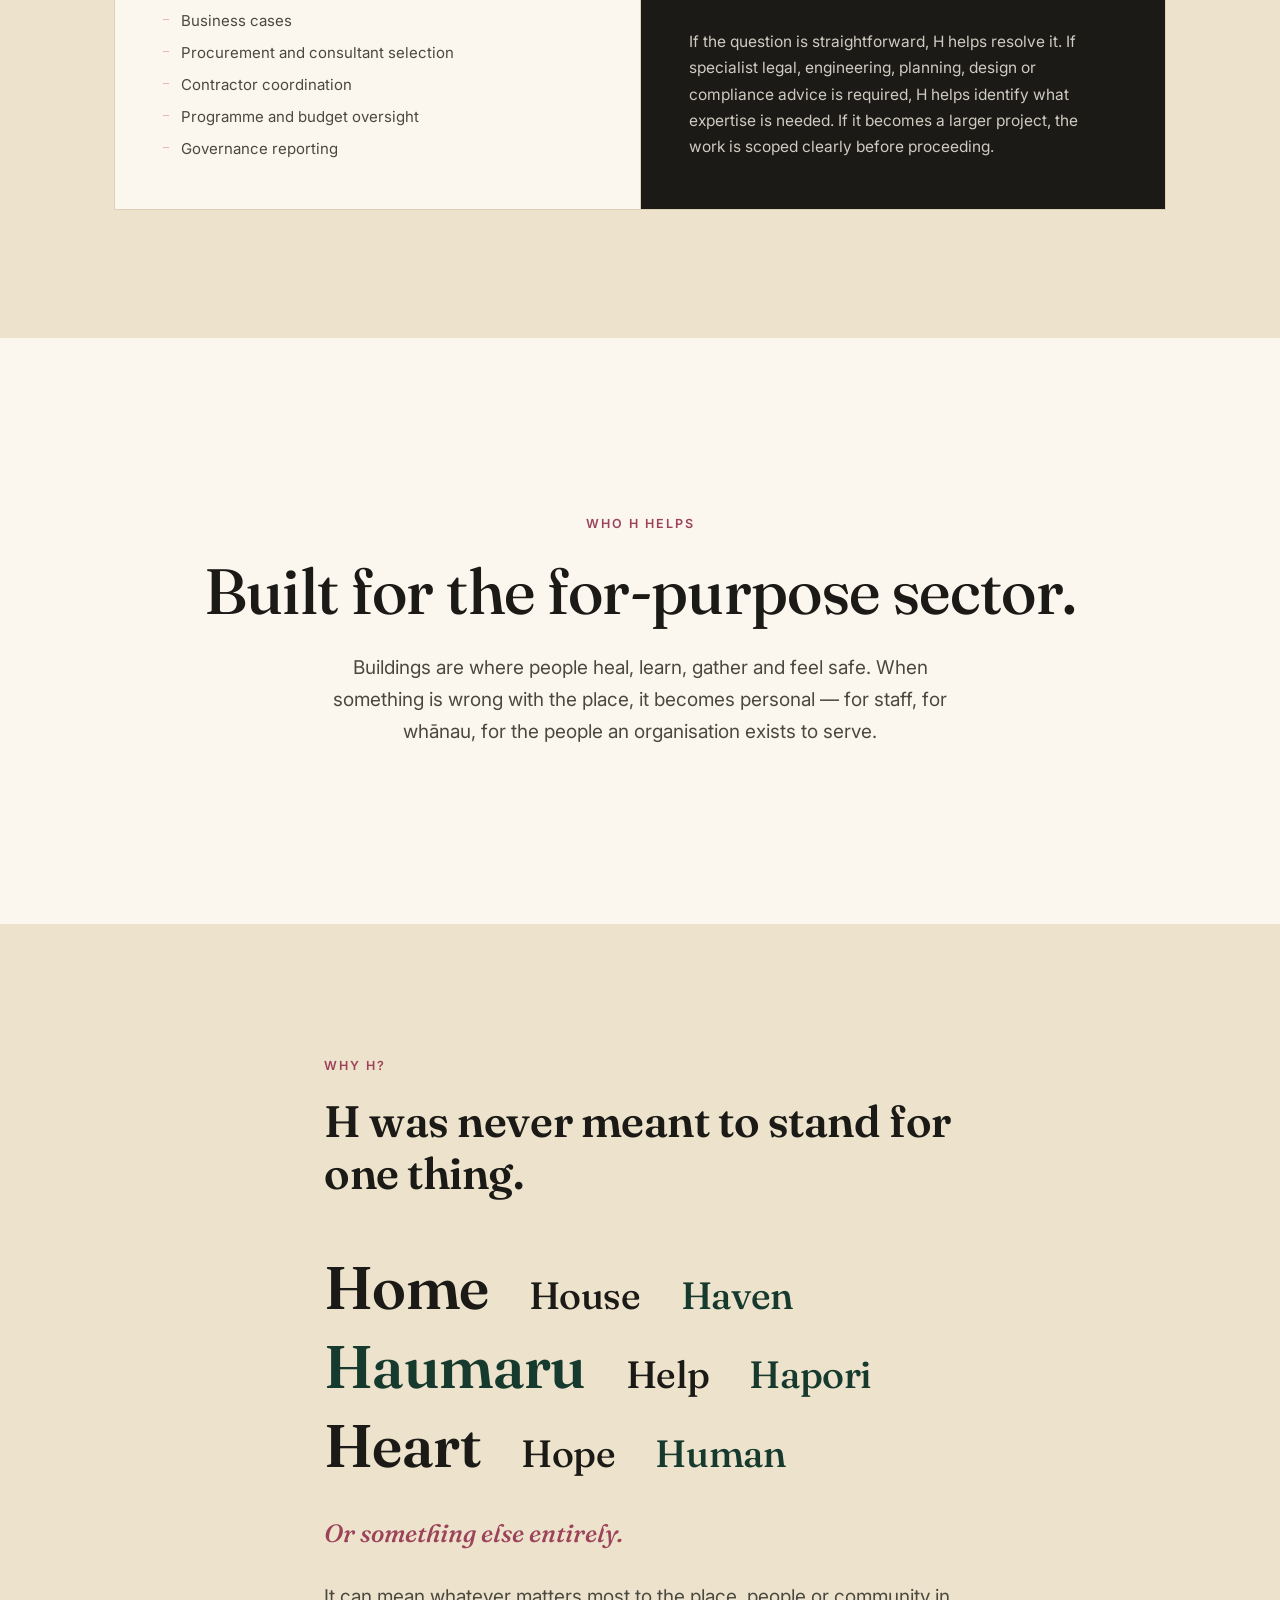
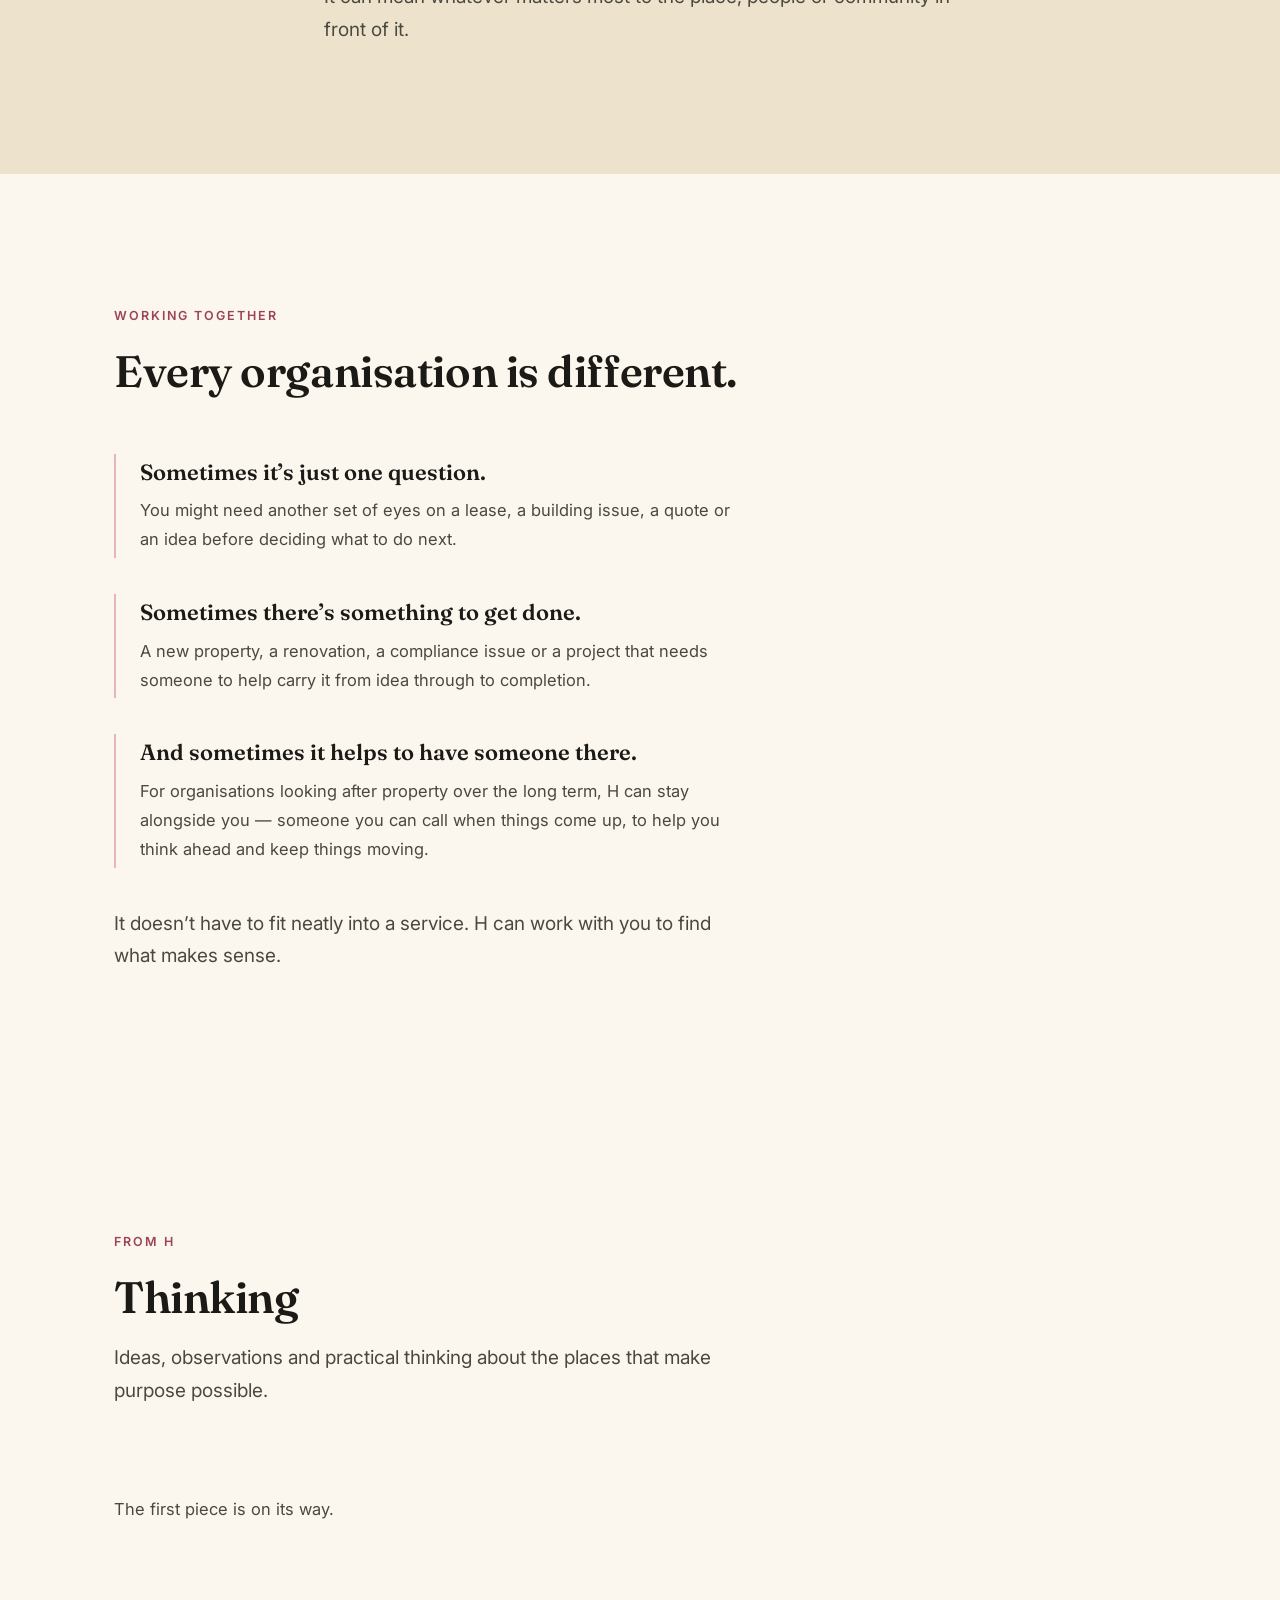
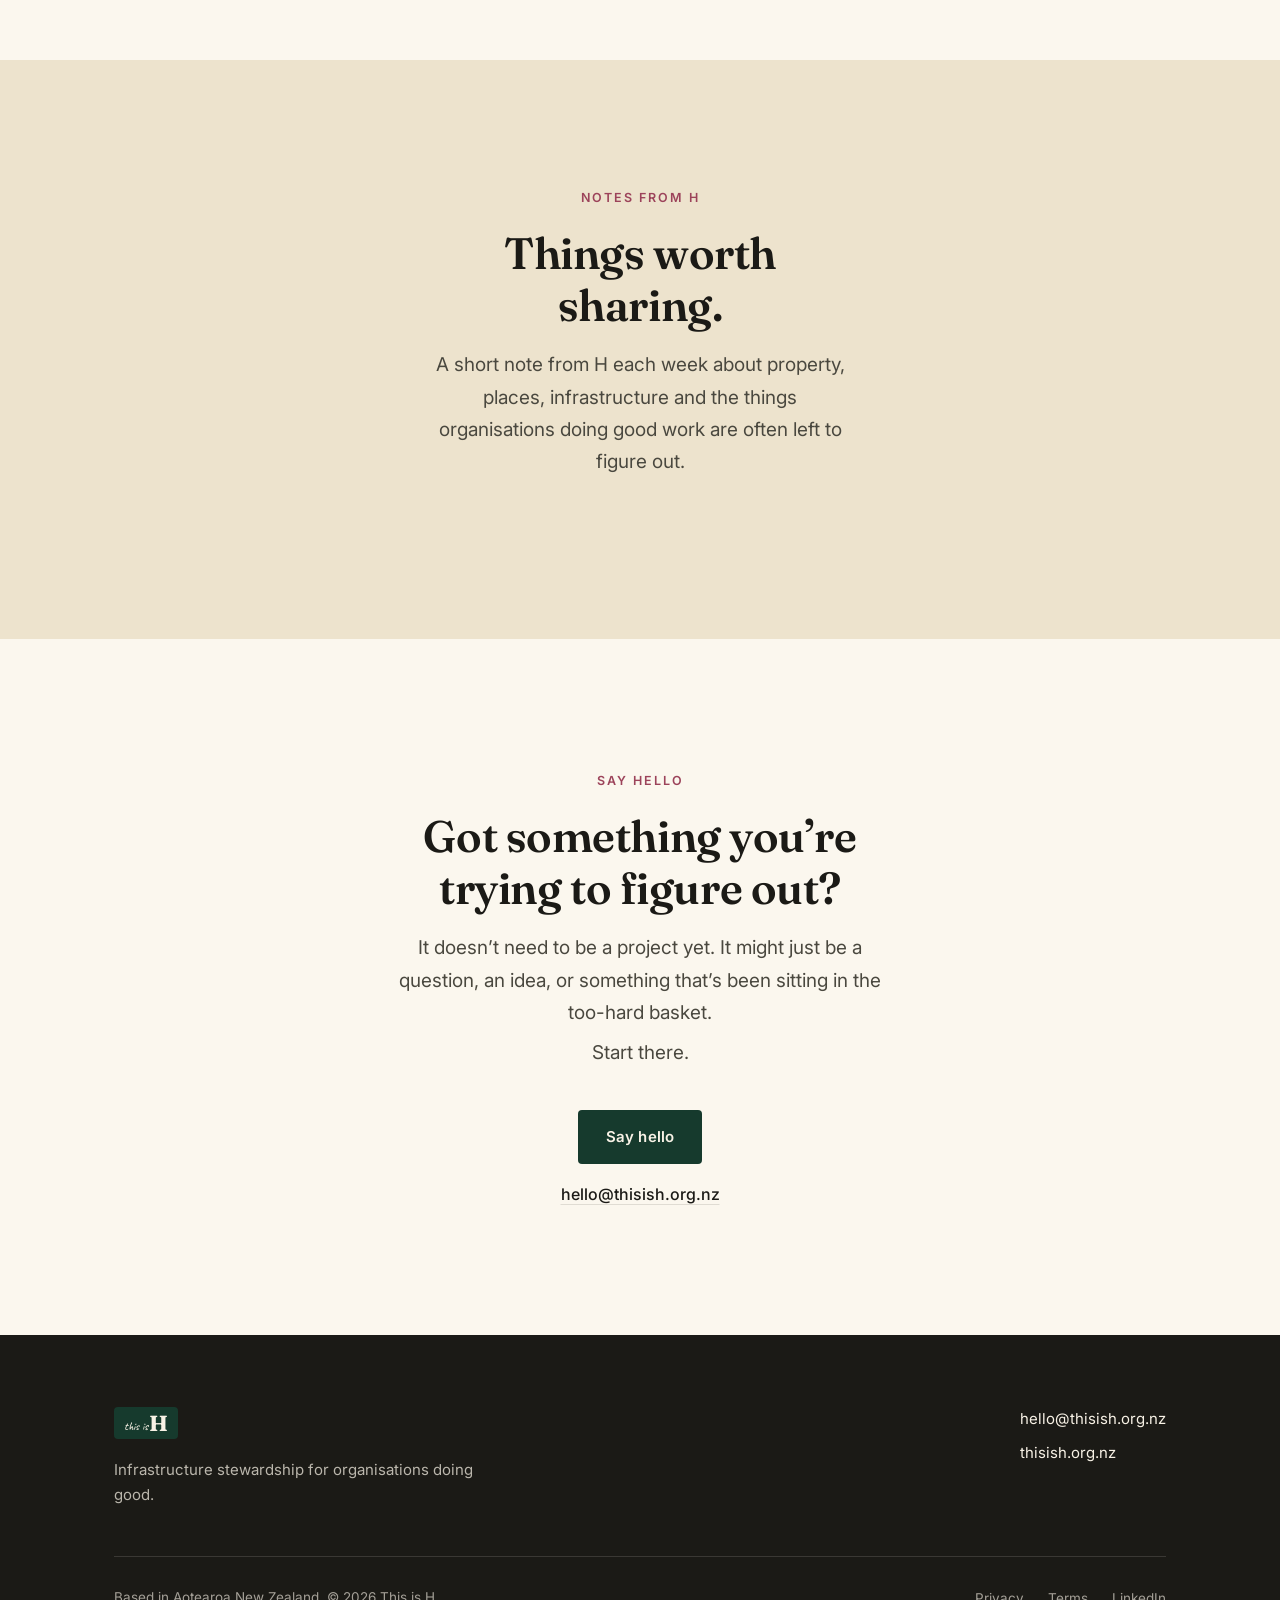
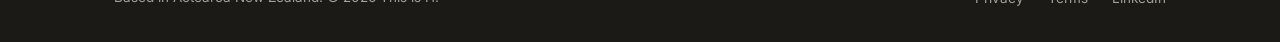
==== commit 03b68cfd: "Remove placeholder inaugural article, keep Thinking infrastructure "Why H is writing this down" was " ====
--- a/index.html
+++ b/index.html
@@ -323,26 +323,15 @@
           <p class="lede">Ideas, observations and practical thinking about the places that make purpose possible.</p>
         </div>
 
-        <div class="thinking-teaser__list reveal">
-          <!--
-            ARTICLE ENTRY — newest first, keep at most three here.
-            The full archive lives at thinking/index.html. To add a new
-            piece: put its newest entry first, drop anything past the
-            third down into the archive only. See README section 11.
-          -->
-          <article class="thinking-entry thinking-entry--featured">
-            <p class="thinking-entry__meta">
-              <time datetime="2026-09-01">1 September 2026</time>
-              <span class="dot" aria-hidden="true">&middot;</span>
-              <span>Starting out</span>
-            </p>
-            <h3 class="thinking-entry__title"><a href="thinking/why-h-is-writing-this-down/">Why H is writing this down</a></h3>
-            <p class="thinking-entry__excerpt">On why a growing body of thinking, not a newsletter archive, is the right shape for what H keeps noticing across property, infrastructure and the for-purpose sector.</p>
-            <a class="text-link thinking-entry__read" href="thinking/why-h-is-writing-this-down/">Read <span aria-hidden="true">&rarr;</span></a>
-          </article>
-        </div>
-
-        <a class="text-link thinking-teaser__all" href="thinking/">View all <span aria-hidden="true">&rarr;</span></a>
+        <!--
+          No articles published yet. When the first piece is ready, add
+          one <article class="thinking-entry thinking-entry--featured">
+          inside a <div class="thinking-teaser__list"> here (newest
+          first, at most three), and delete the <p class="thinking-empty">
+          below. See README section 11 for the exact snippet and full
+          checklist, including keeping thinking/index.html in sync.
+        -->
+        <p class="thinking-empty reveal">The first piece is on its way.</p>
       </div>
     </section>
 
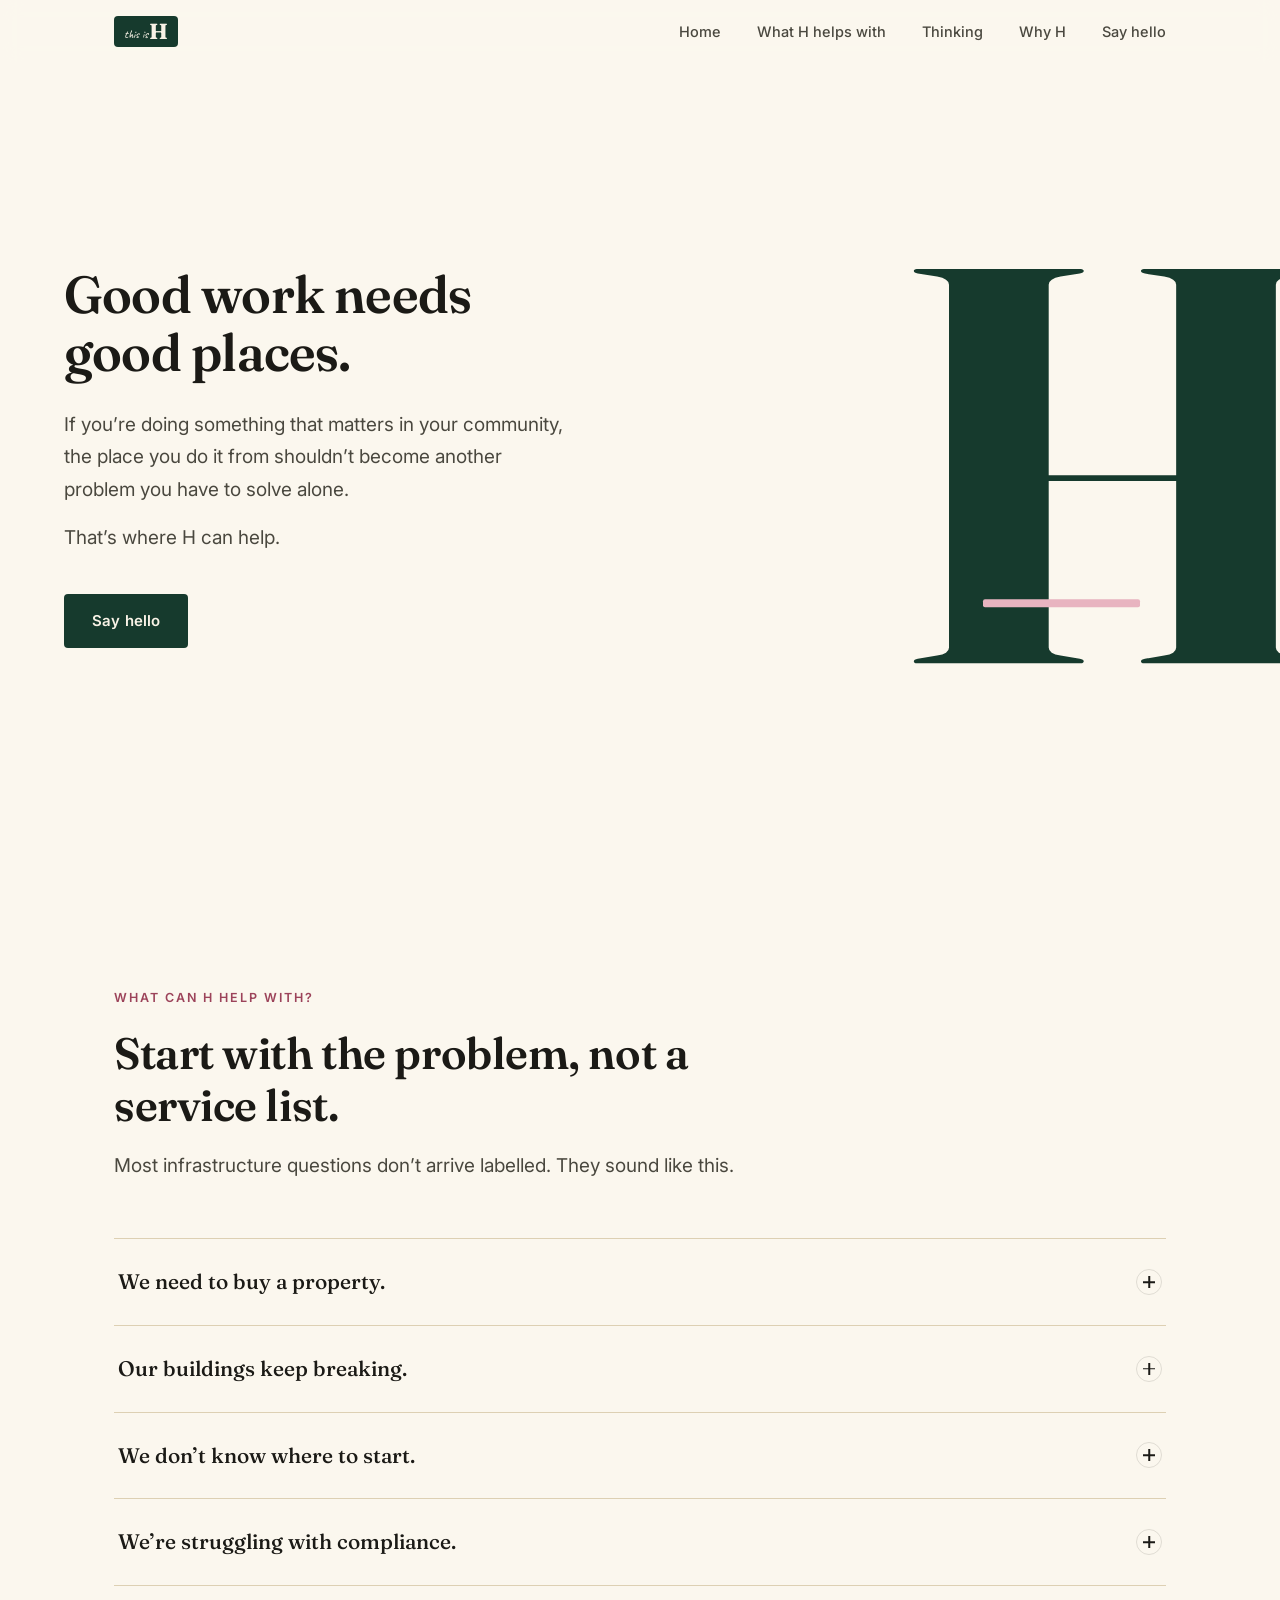
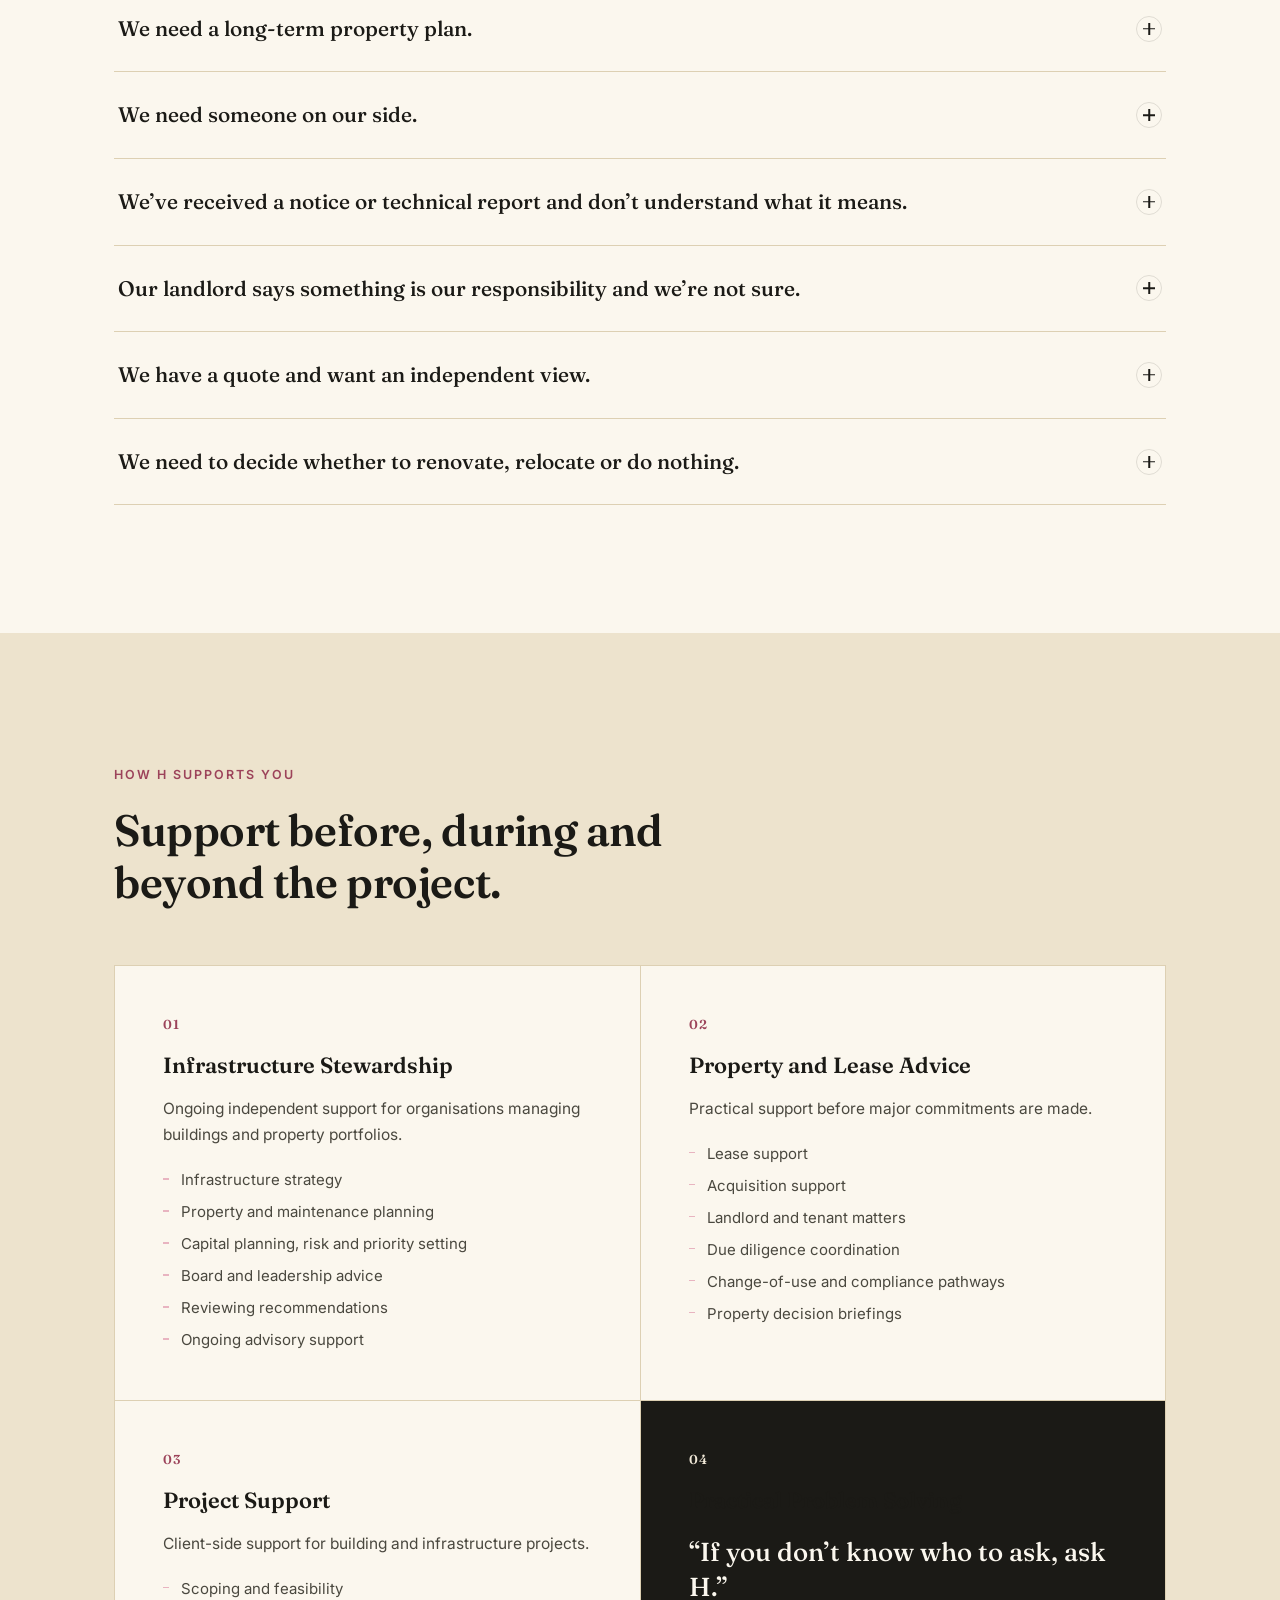
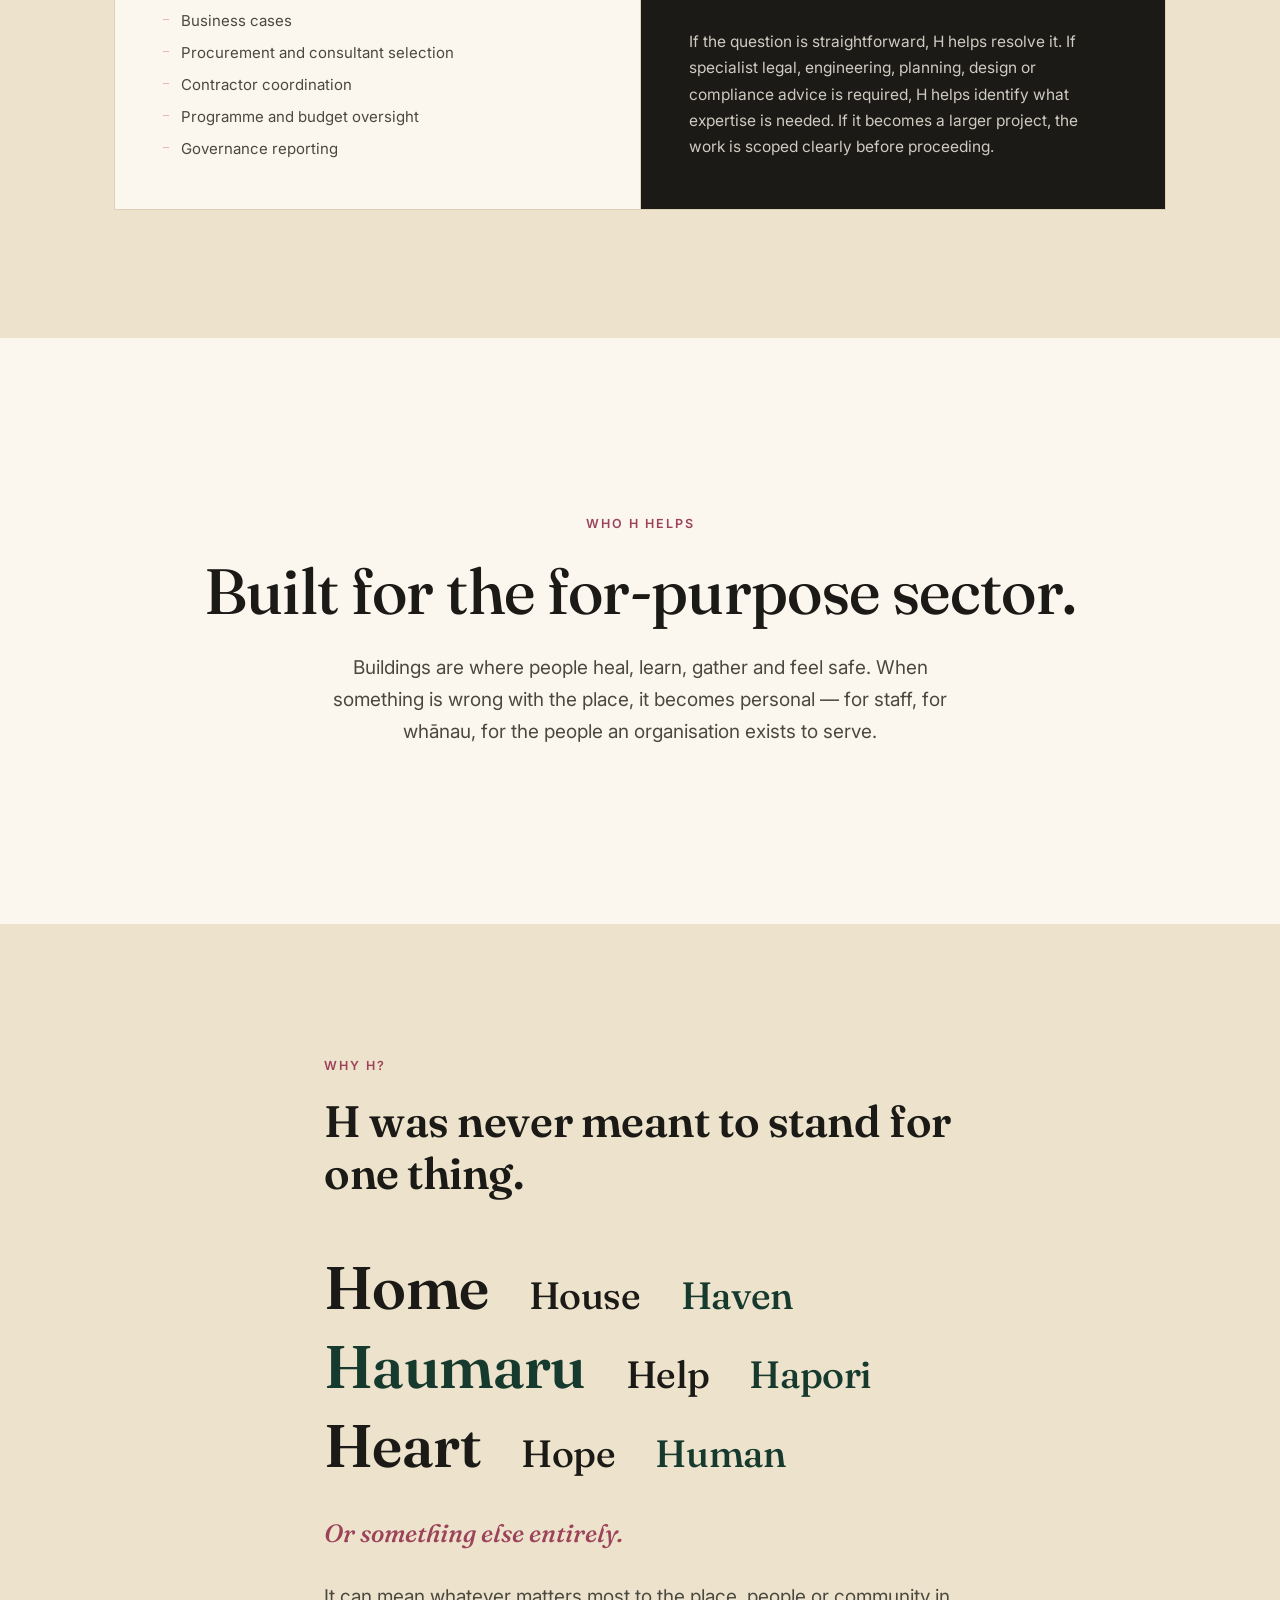
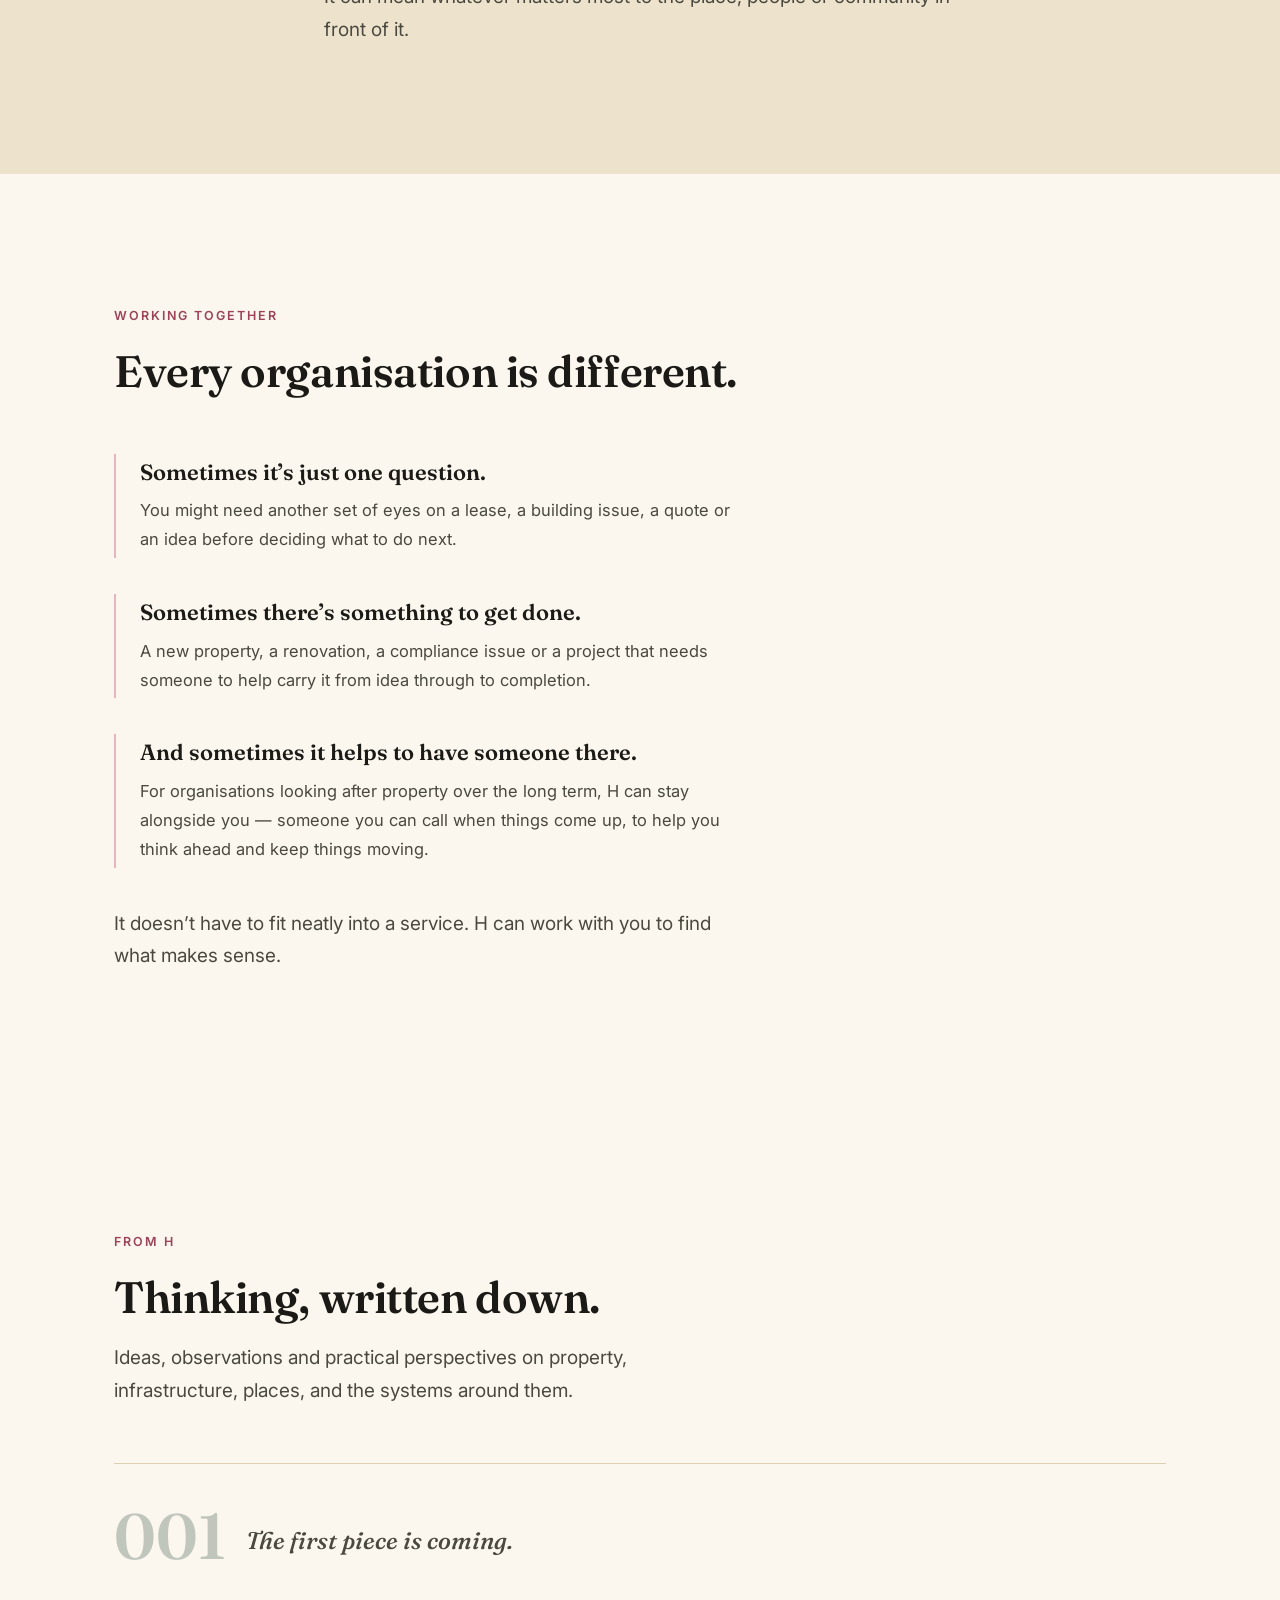
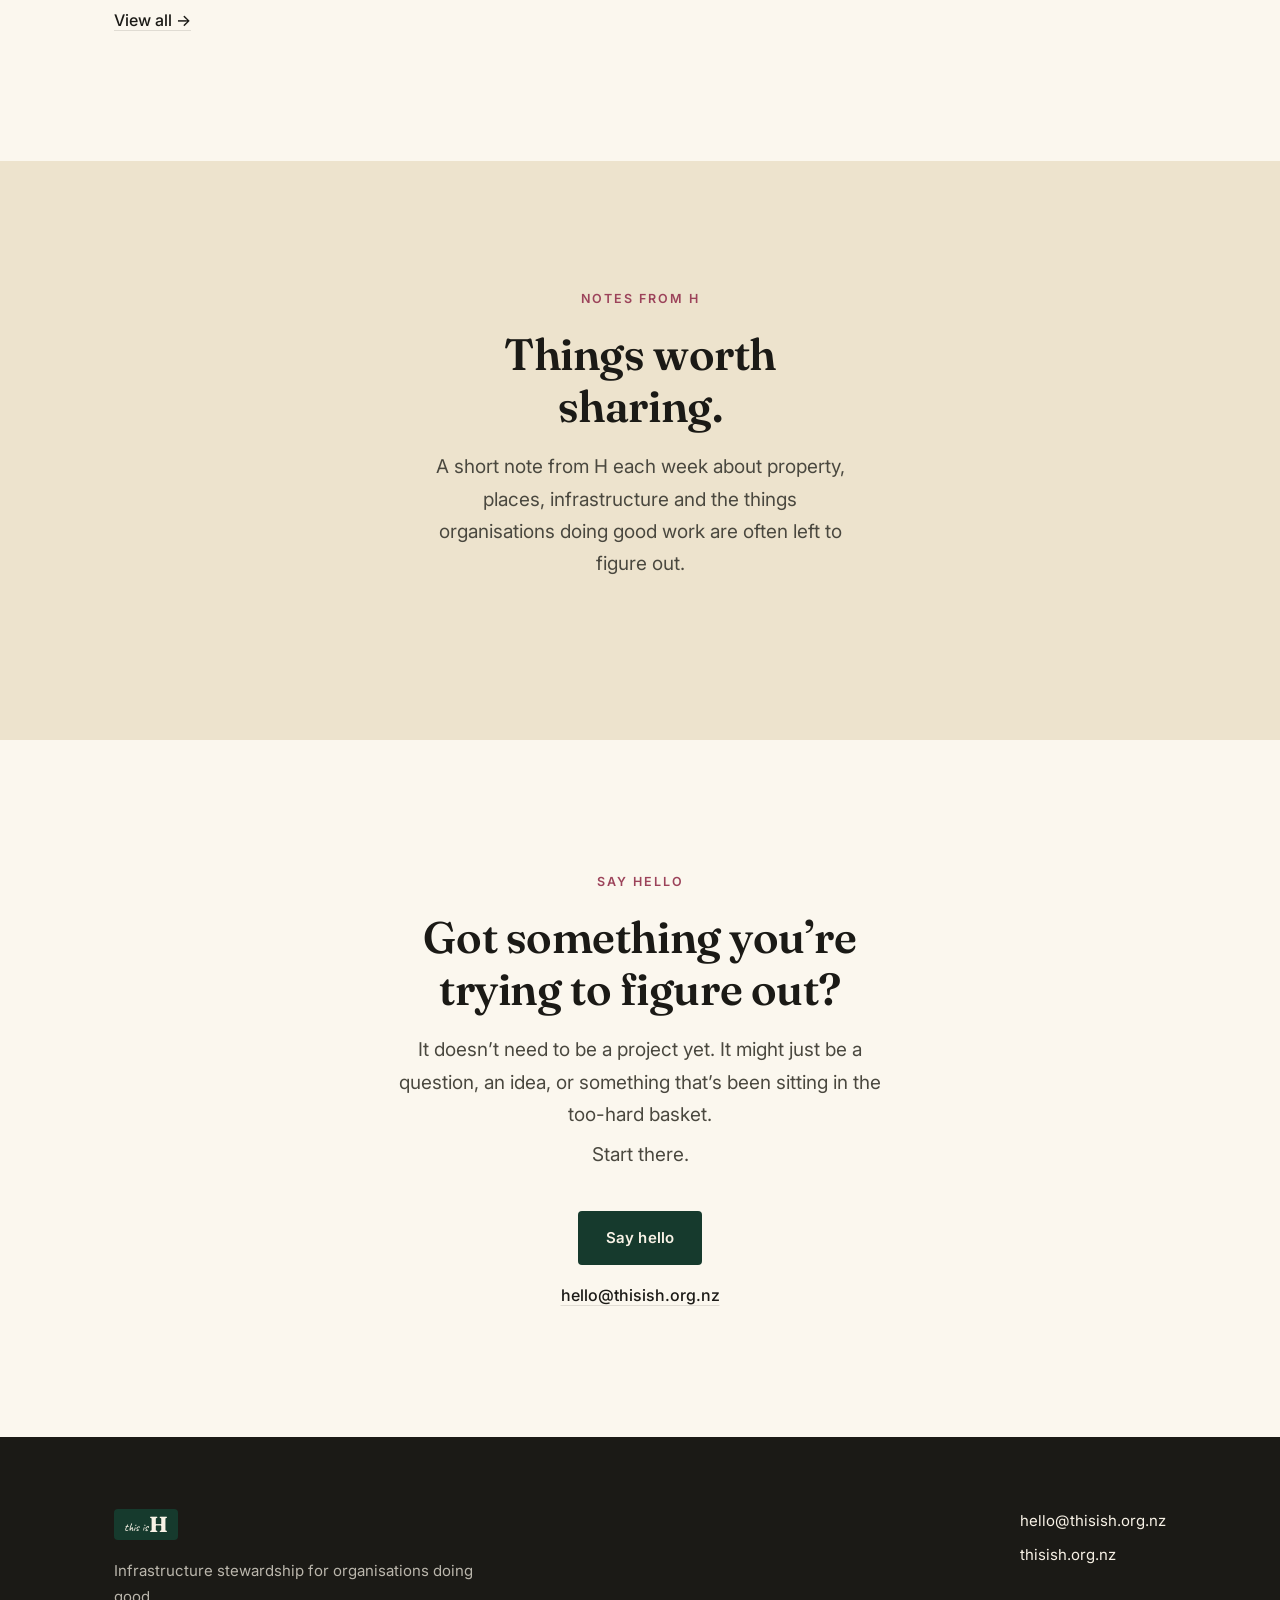
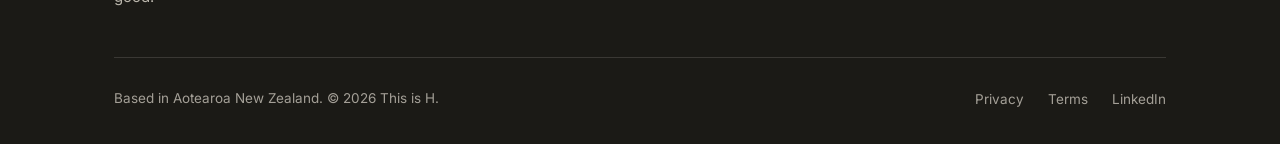
==== commit 912b9b69: "Redesign Thinking homepage section and archive as a numbered index The previous version (a heading, " ====
--- a/index.html
+++ b/index.html
@@ -319,19 +319,61 @@
       <div class="wrap">
         <div class="section-head reveal">
           <p class="eyebrow">From H</p>
-          <h2>Thinking</h2>
-          <p class="lede">Ideas, observations and practical thinking about the places that make purpose possible.</p>
+          <h2>Thinking, written down.</h2>
+          <p class="lede">Ideas, observations and practical perspectives on property, infrastructure, places, and the systems around them.</p>
         </div>
 
         <!--
-          No articles published yet. When the first piece is ready, add
-          one <article class="thinking-entry thinking-entry--featured">
-          inside a <div class="thinking-teaser__list"> here (newest
-          first, at most three), and delete the <p class="thinking-empty">
-          below. See README section 11 for the exact snippet and full
-          checklist, including keeping thinking/index.html in sync.
+          EMPTY STATE (current). Once the first piece is published,
+          replace the whole <div class="thinking-showcase"> block below
+          with the POPULATED version. Numbering: the piece being added
+          gets the next number up (001 for the very first article ever
+          published — see README section 11).
+
+          <div class="thinking-showcase thinking-showcase--populated reveal">
+            <article class="thinking-feature">
+              <span class="thinking-num thinking-feature__num" aria-hidden="true">003</span>
+              <div class="thinking-feature__body">
+                <p class="thinking-entry__meta">
+                  <span>Category</span><span class="dot" aria-hidden="true">&middot;</span><time datetime="YYYY-MM-DD">D Month YYYY</time>
+                </p>
+                <h3 class="thinking-feature__title"><a href="thinking/slug-3/">Newest article title</a></h3>
+                <p class="thinking-feature__excerpt">One or two sentence excerpt.</p>
+                <a class="text-link" href="thinking/slug-3/">Read <span aria-hidden="true">&rarr;</span></a>
+              </div>
+            </article>
+            <div class="thinking-more">
+              <article class="thinking-more__item">
+                <span class="thinking-num thinking-more__num" aria-hidden="true">002</span>
+                <div>
+                  <p class="thinking-entry__meta"><span>Category</span><span class="dot" aria-hidden="true">&middot;</span><time datetime="YYYY-MM-DD">D Month YYYY</time></p>
+                  <h4 class="thinking-more__title"><a href="thinking/slug-2/">Second-newest title</a></h4>
+                </div>
+              </article>
+              <article class="thinking-more__item">
+                <span class="thinking-num thinking-more__num" aria-hidden="true">001</span>
+                <div>
+                  <p class="thinking-entry__meta"><span>Category</span><span class="dot" aria-hidden="true">&middot;</span><time datetime="YYYY-MM-DD">D Month YYYY</time></p>
+                  <h4 class="thinking-more__title"><a href="thinking/slug-1/">Third-newest title</a></h4>
+                </div>
+              </article>
+            </div>
+          </div>
+
+          With only one or two pieces published, drop the entries that
+          don't exist yet rather than inventing them — .thinking-more
+          can hold zero, one or two items.
         -->
-        <p class="thinking-empty reveal">The first piece is on its way.</p>
+        <div class="thinking-showcase reveal">
+          <div class="thinking-feature thinking-feature--empty">
+            <span class="thinking-num thinking-feature__num" aria-hidden="true">001</span>
+            <div class="thinking-feature__body">
+              <p class="thinking-feature__status">The first piece is coming.</p>
+            </div>
+          </div>
+        </div>
+
+        <a class="text-link thinking-teaser__all" href="thinking/">View all <span aria-hidden="true">&rarr;</span></a>
       </div>
     </section>
 
--- a/assets/css/style.css
+++ b/assets/css/style.css
@@ -1092,27 +1092,13 @@
   color: rgba(248, 242, 230, 0.62);
 }
 
-/* ---------- Thinking (homepage teaser) ----------
-   Entries are divided by a rule rather than boxed in a card, echoing the
-   .problems-list pattern elsewhere on the page. Only the first (newest)
-   entry is ever "featured" — the class names allow up to three, but the
-   size step only applies to the one in first position. */
-.thinking-teaser__list {
-  display: grid;
-  gap: 48px;
-  margin-top: 8px;
-}
-
-.thinking-teaser__list .thinking-entry {
-  border-top: 1px solid var(--stone-line);
-  padding-top: 32px;
-}
-
-.thinking-teaser__list .thinking-entry:first-child {
-  border-top: none;
-  padding-top: 0;
-}
-
+/* ---------- Thinking: shared numbering + meta ----------
+   The numeral is the recurring device that ties the homepage showcase
+   and the /thinking/ archive together — a soft brand-green tint (not a
+   neutral grey) rather than a card, box or shadow. Number = the piece's
+   permanent position in the collection (001 is whichever article is
+   published first); the archive lists newest first, so numbers count
+   down the page. */
 .thinking-entry__meta {
   display: flex;
   align-items: center;
@@ -1129,46 +1115,142 @@
   color: var(--pink-deep);
 }
 
-.thinking-entry__title {
+.thinking-num {
   font-family: var(--font-display);
   font-weight: 600;
-  font-size: clamp(19px, 2vw, 22px);
-  line-height: 1.3;
+  line-height: 1;
+  color: rgba(22, 58, 45, 0.26);
+  transition: color 0.25s var(--ease);
+  font-variant-numeric: tabular-nums;
+}
+
+/* ---------- Thinking (homepage showcase) ----------
+   One featured piece (the latest) with visual weight, plus up to two
+   quieter mentions alongside/underneath — never a grid of identical
+   cards. The empty state reuses the exact same numeral + rule frame so
+   the section reads as "the first slot in a collection", not a stray
+   sentence. */
+.thinking-showcase {
+  margin-top: 40px;
+  display: grid;
+  gap: 40px;
+  border-top: 1px solid var(--stone-line);
+  padding-top: 40px;
+}
+
+@media (min-width: 860px) {
+  .thinking-showcase--populated {
+    grid-template-columns: 1.6fr 1fr;
+    align-items: start;
+    gap: 64px;
+  }
+}
+
+.thinking-feature {
+  display: grid;
+  grid-template-columns: auto 1fr;
+  gap: 20px;
+  align-items: start;
+}
+
+.thinking-feature__num {
+  font-size: clamp(40px, 5vw, 64px);
+}
+
+.thinking-feature__body {
+  display: grid;
+  gap: 6px;
+  padding-top: clamp(4px, 1vw, 10px);
+}
+
+.thinking-feature__title {
+  font-family: var(--font-display);
+  font-weight: 600;
+  font-size: clamp(26px, 3.4vw, 38px);
+  line-height: 1.2;
+  max-width: 18ch;
   color: var(--ink);
 }
 
-.thinking-entry--featured .thinking-entry__title {
-  font-size: clamp(25px, 3.2vw, 36px);
-  max-width: 18ch;
-}
-
-.thinking-entry__title a {
+.thinking-feature__title a {
   text-decoration: none;
   color: inherit;
   transition: color 0.2s var(--ease);
 }
 
-.thinking-entry__title a:hover {
+.thinking-feature__title a:hover {
   color: var(--pink-deep);
 }
 
-.thinking-entry__excerpt {
-  margin-top: 14px;
-  max-width: 62ch;
+.thinking-feature__excerpt {
+  margin-top: 8px;
+  max-width: 56ch;
   font-size: 16.5px;
   line-height: 1.75;
   color: var(--ink-soft);
 }
 
-.thinking-entry__read {
-  margin-top: 20px;
+.thinking-feature__body > .text-link {
+  margin-top: 18px;
+}
+
+.thinking-feature--empty {
+  align-items: center;
+}
+
+.thinking-feature__status {
+  font-family: var(--font-display);
+  font-style: italic;
+  font-weight: 500;
+  font-size: clamp(19px, 2.2vw, 24px);
+  color: var(--ink-soft);
+}
+
+.thinking-more {
+  display: grid;
+}
+
+.thinking-more__item {
+  display: grid;
+  grid-template-columns: auto 1fr;
+  gap: 16px;
+  align-items: start;
+  padding: 22px 0;
+  border-top: 1px solid var(--stone-line);
+}
+
+.thinking-more:not(:has(.thinking-more__item)) {
+  display: none;
+}
+
+.thinking-more__num {
+  font-size: 22px;
+}
+
+.thinking-more__title {
+  font-family: var(--font-display);
+  font-weight: 600;
+  font-size: 17px;
+  line-height: 1.4;
+  margin-top: 6px;
+}
+
+.thinking-more__title a {
+  text-decoration: none;
+  color: var(--ink);
+  transition: color 0.2s var(--ease);
+}
+
+.thinking-more__title a:hover {
+  color: var(--pink-deep);
 }
 
 .thinking-teaser__all {
-  margin-top: 48px;
-}
-
-/* ---------- Thinking archive ---------- */
+  display: inline-block;
+  margin-top: 40px;
+}
+
+/* ---------- Thinking archive (/thinking/) ---------- */
 .page-header {
   padding-top: clamp(48px, 8vw, 76px);
   padding-bottom: clamp(16px, 3vw, 24px);
@@ -1181,37 +1263,113 @@
 .page-header h1 {
   font-family: var(--font-display);
   font-weight: 600;
-  font-size: clamp(32px, 5vw, 52px);
-  line-height: 1.15;
+  font-size: clamp(36px, 6vw, 60px);
+  line-height: 1.1;
   letter-spacing: -0.01em;
   color: var(--ink);
 }
 
-.thinking-list {
+.thinking-masthead__tagline {
+  font-family: var(--font-display);
+  font-style: italic;
+  font-weight: 500;
+  font-size: clamp(20px, 2.6vw, 27px);
+  line-height: 1.35;
+  color: var(--pink-deep);
+  margin-top: 14px;
+}
+
+.thinking-masthead .lede {
+  margin-top: 20px;
+}
+
+/* The index: a numbered table-of-contents, not a card grid. Each row is
+   a two-column strip — a large quiet numeral, then the piece itself —
+   divided by rules top to bottom, the same device used elsewhere on the
+   site (.problems-list, .together-grid) rather than anything boxed. */
+.thinking-index {
+  margin-top: 8px;
   border-top: 1px solid var(--stone-line);
 }
 
-.thinking-list .thinking-entry {
-  border-top: none;
+.thinking-index__item {
+  display: grid;
+  grid-template-columns: clamp(64px, 9vw, 108px) 1fr;
+  gap: clamp(20px, 4vw, 36px);
+  padding: clamp(40px, 6vw, 56px) 0;
   border-bottom: 1px solid var(--stone-line);
-  padding: 44px 0;
-}
-
-.thinking-list .thinking-entry:last-child {
-  border-bottom: none;
-}
-
-.thinking-list .thinking-entry .thinking-entry__title {
-  font-size: clamp(22px, 2.6vw, 27px);
-  max-width: 26ch;
-}
-
-.thinking-empty {
-  padding: 32px 0 8px;
-  max-width: 52ch;
-  color: var(--ink-soft);
+  transition: opacity 0.2s var(--ease);
+}
+
+.thinking-index__num {
+  font-size: clamp(34px, 4vw, 50px);
+}
+
+.thinking-index__item:hover .thinking-index__num {
+  color: var(--green-deep);
+}
+
+.thinking-index__body {
+  display: grid;
+  gap: 14px;
+  max-width: 62ch;
+  padding-top: clamp(2px, 1vw, 8px);
+}
+
+.thinking-index__title {
+  font-family: var(--font-display);
+  font-weight: 600;
+  font-size: clamp(23px, 3vw, 30px);
+  line-height: 1.25;
+  color: var(--ink);
+}
+
+.thinking-index__title a {
+  text-decoration: none;
+  color: inherit;
+  transition: color 0.2s var(--ease);
+}
+
+.thinking-index__title a:hover {
+  color: var(--pink-deep);
+}
+
+.thinking-index__excerpt {
   font-size: 16.5px;
   line-height: 1.75;
+  color: var(--ink-soft);
+}
+
+.thinking-index__body > .text-link {
+  margin-top: 4px;
+}
+
+.thinking-index__status {
+  font-family: var(--font-display);
+  font-style: italic;
+  font-weight: 500;
+  font-size: clamp(19px, 2.2vw, 23px);
+  color: var(--ink-soft);
+}
+
+.thinking-index__note {
+  font-size: 15.5px;
+  line-height: 1.7;
+  color: var(--ink-faint);
+}
+
+@media (max-width: 560px) {
+  .thinking-feature,
+  .thinking-more__item,
+  .thinking-index__item {
+    grid-template-columns: 1fr;
+    gap: 10px;
+  }
+
+  .thinking-feature__body,
+  .thinking-index__body {
+    padding-top: 0;
+  }
 }
 
 /* ---------- Back link ---------- */
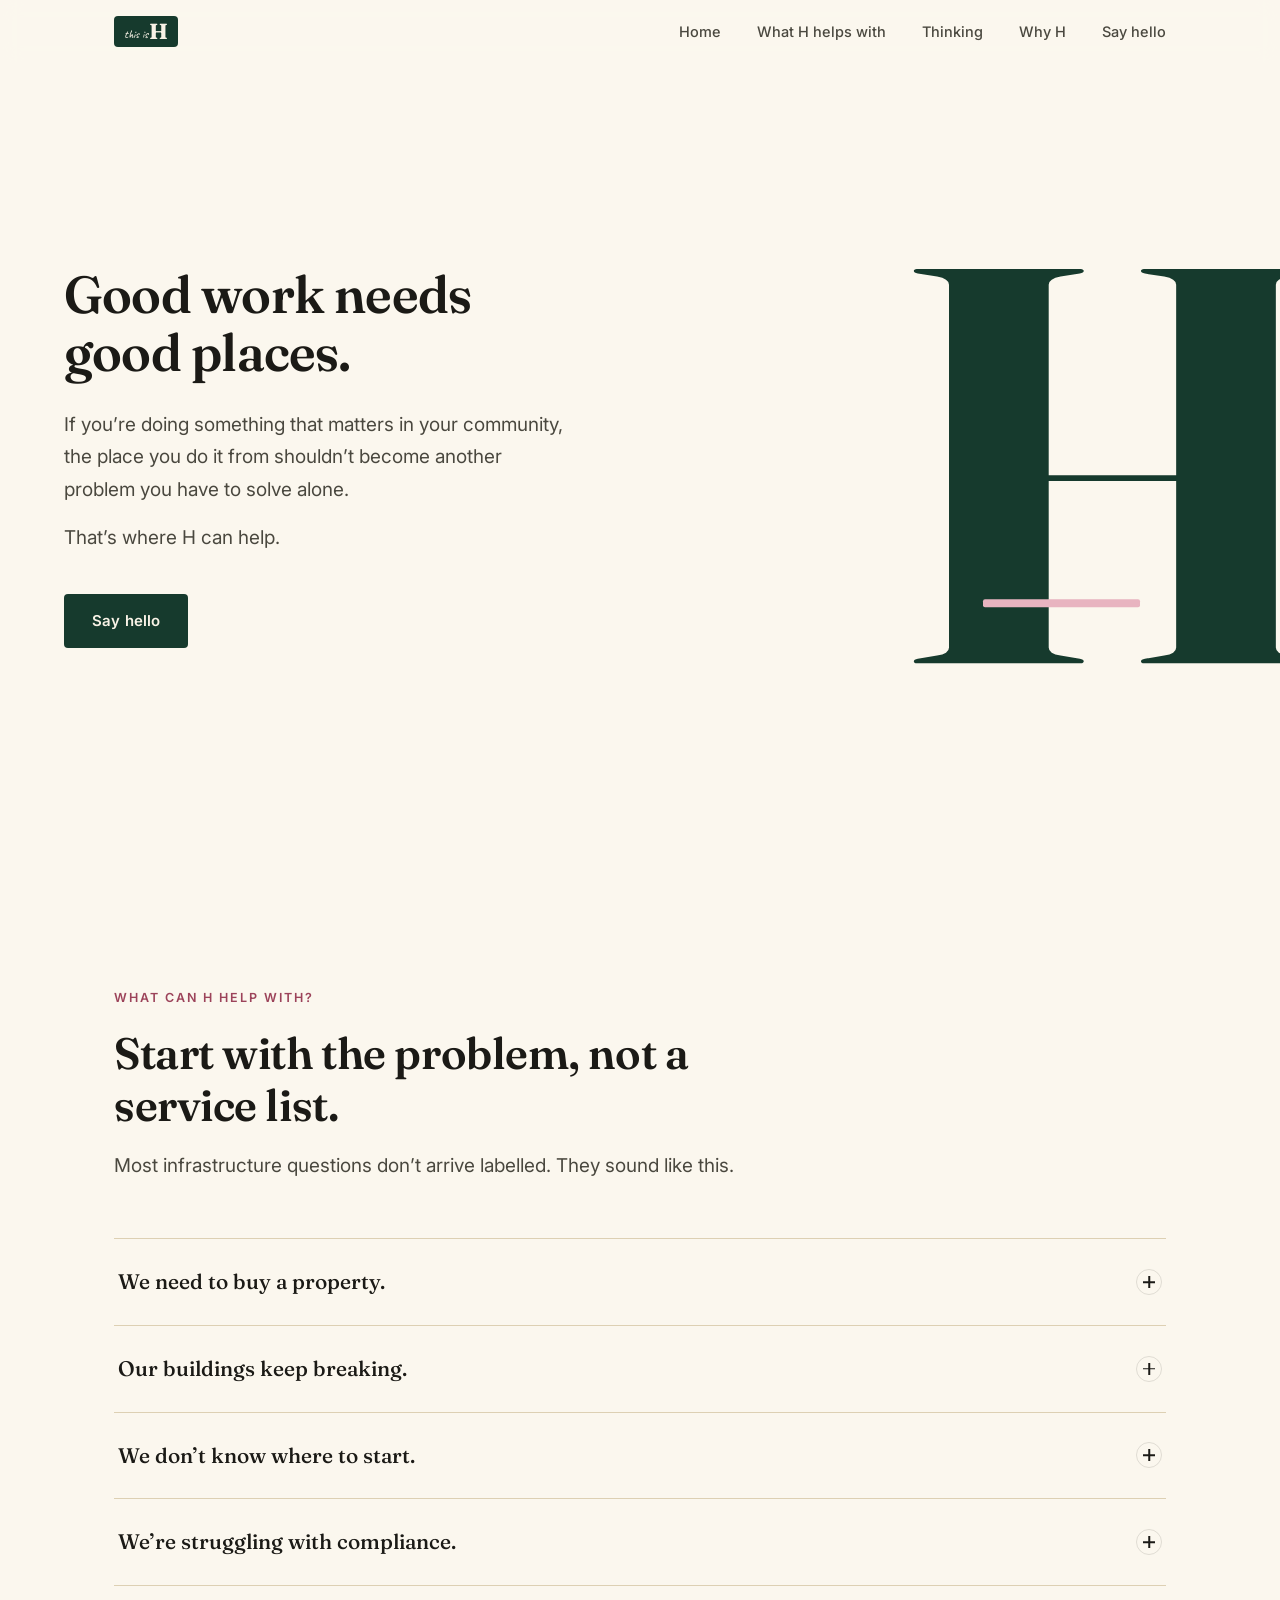
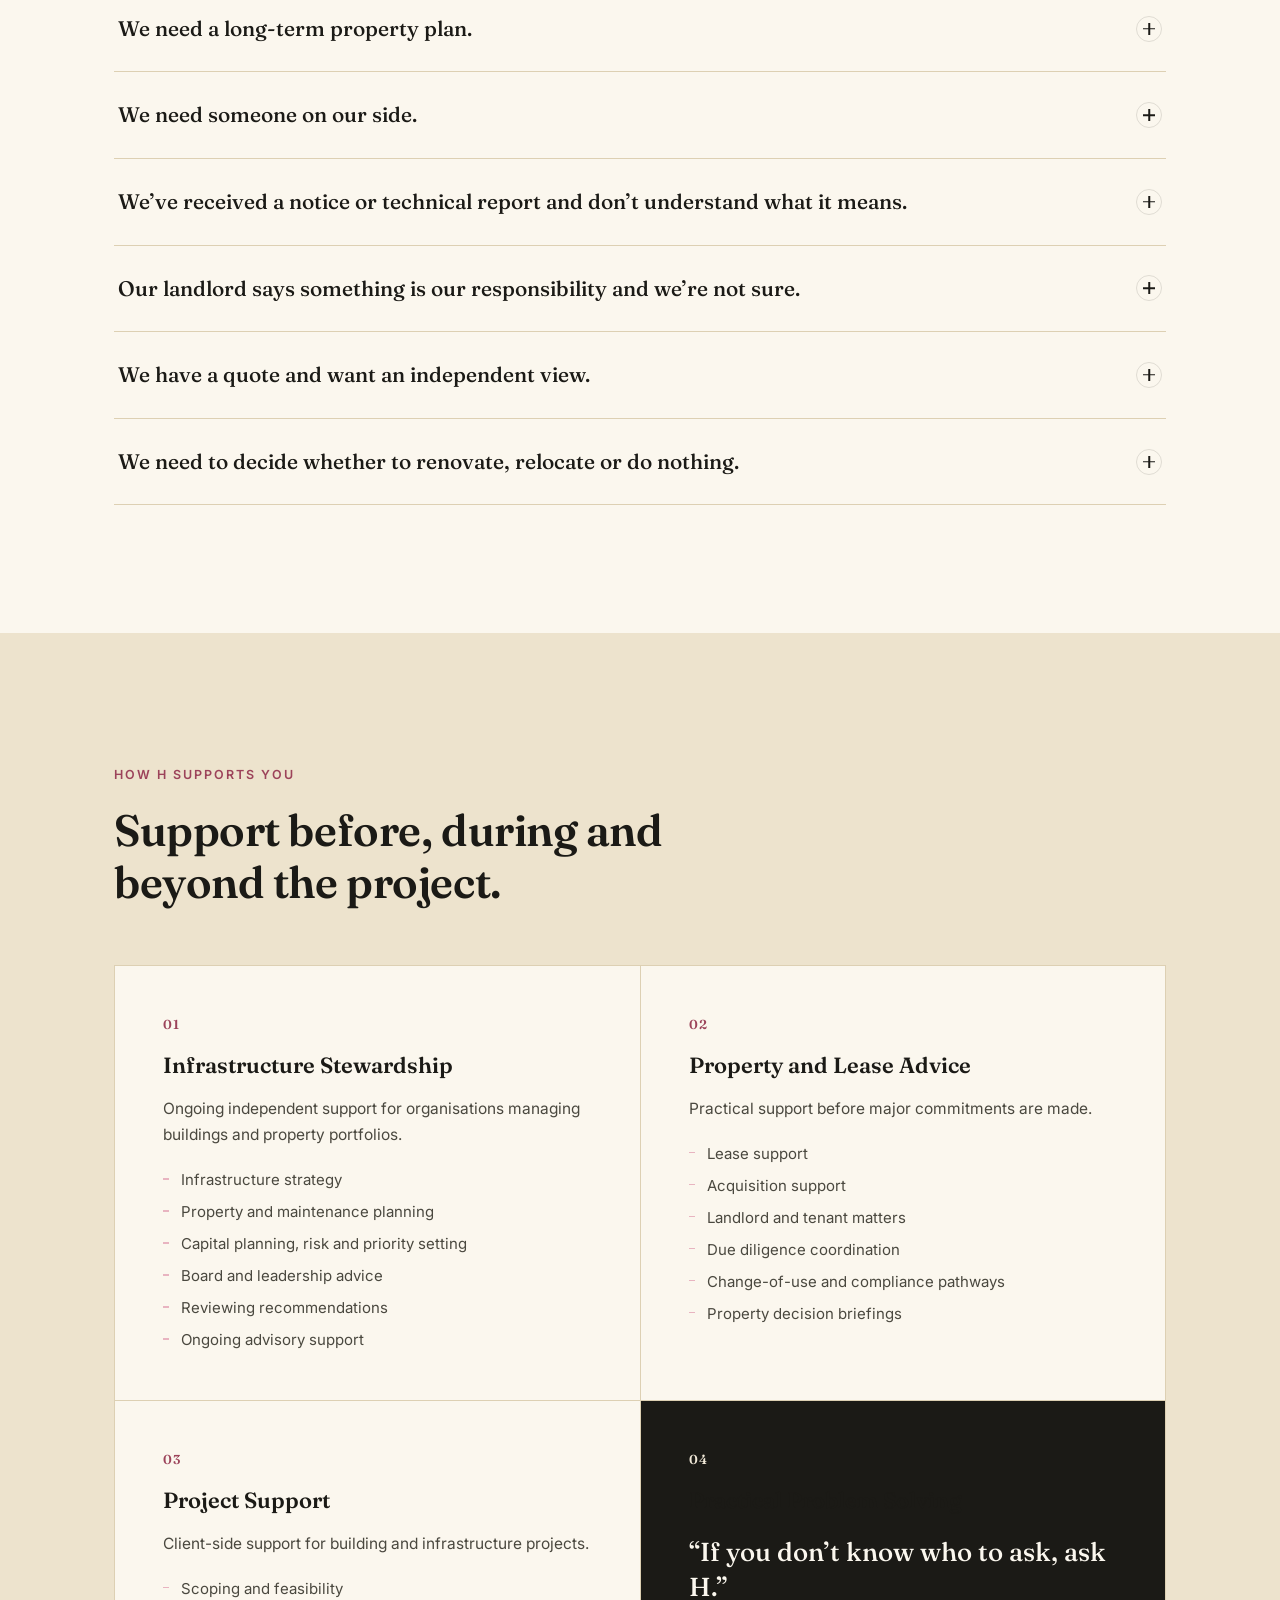
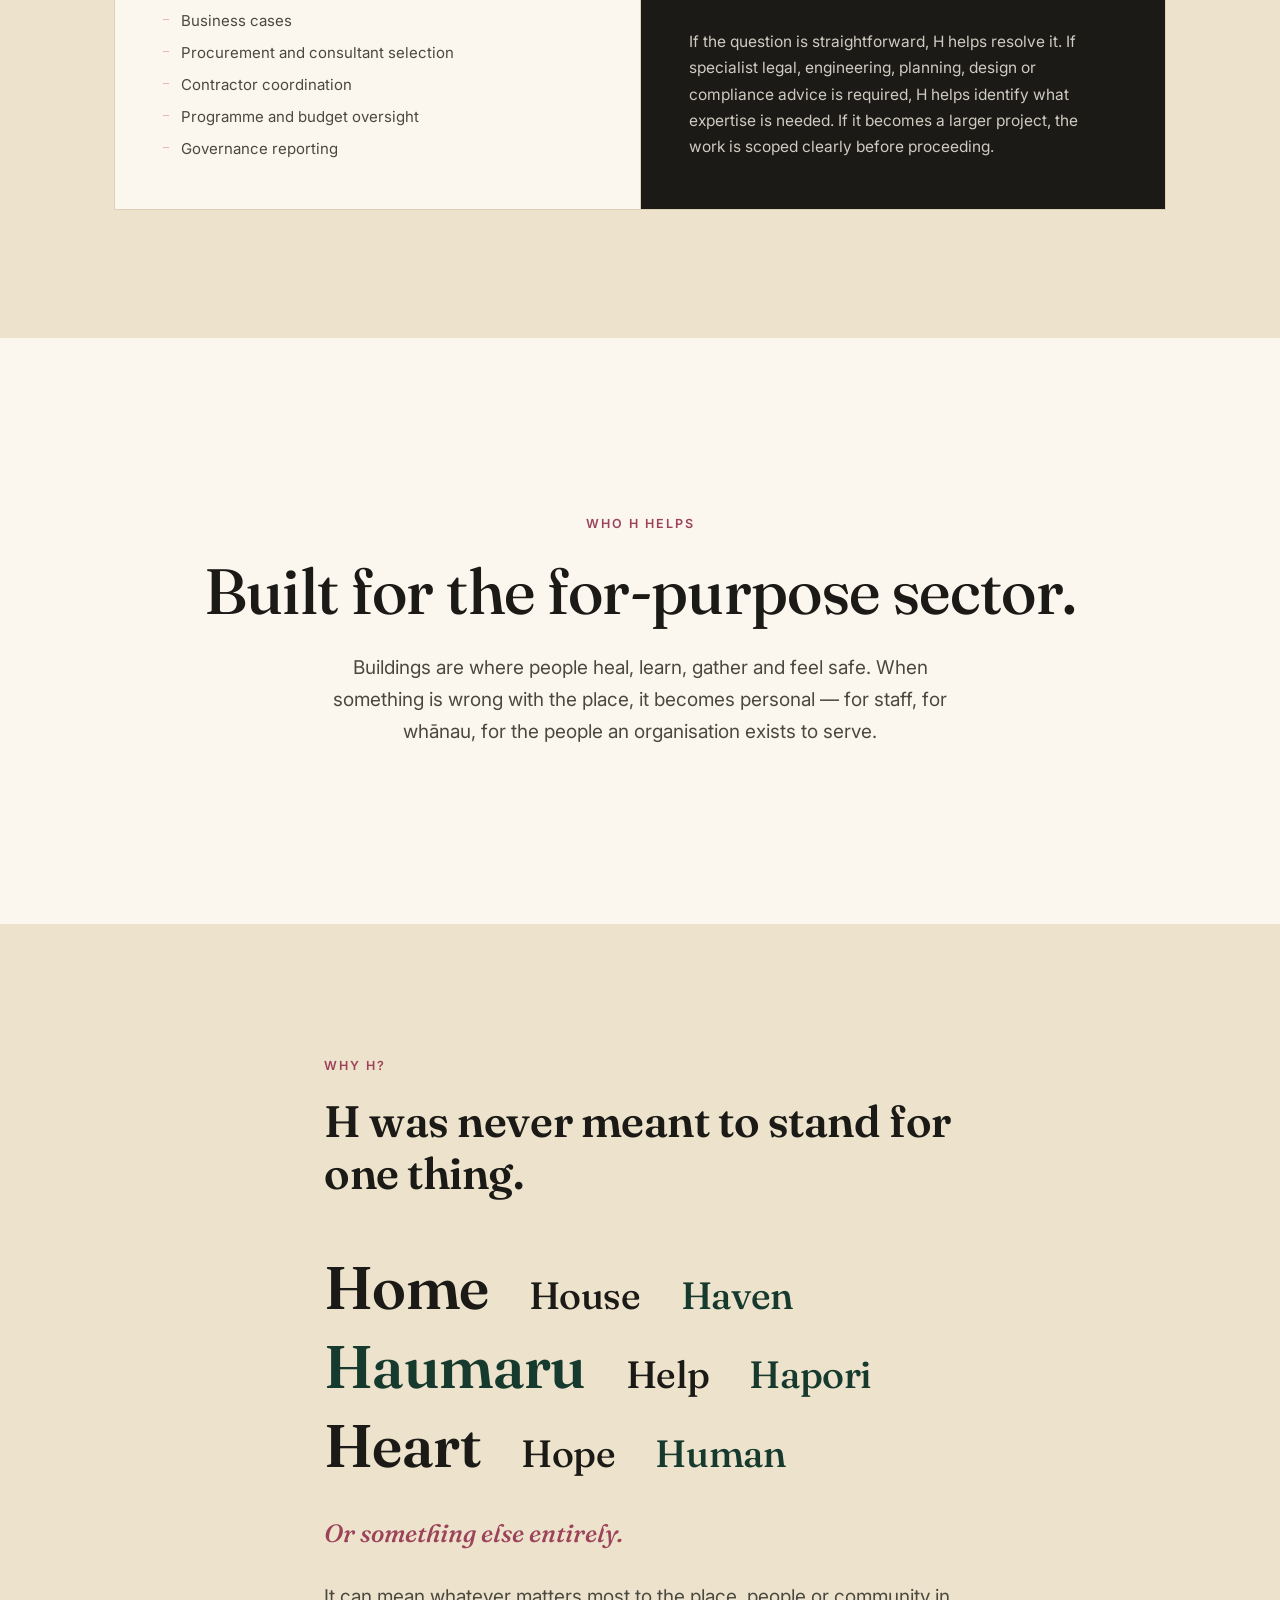
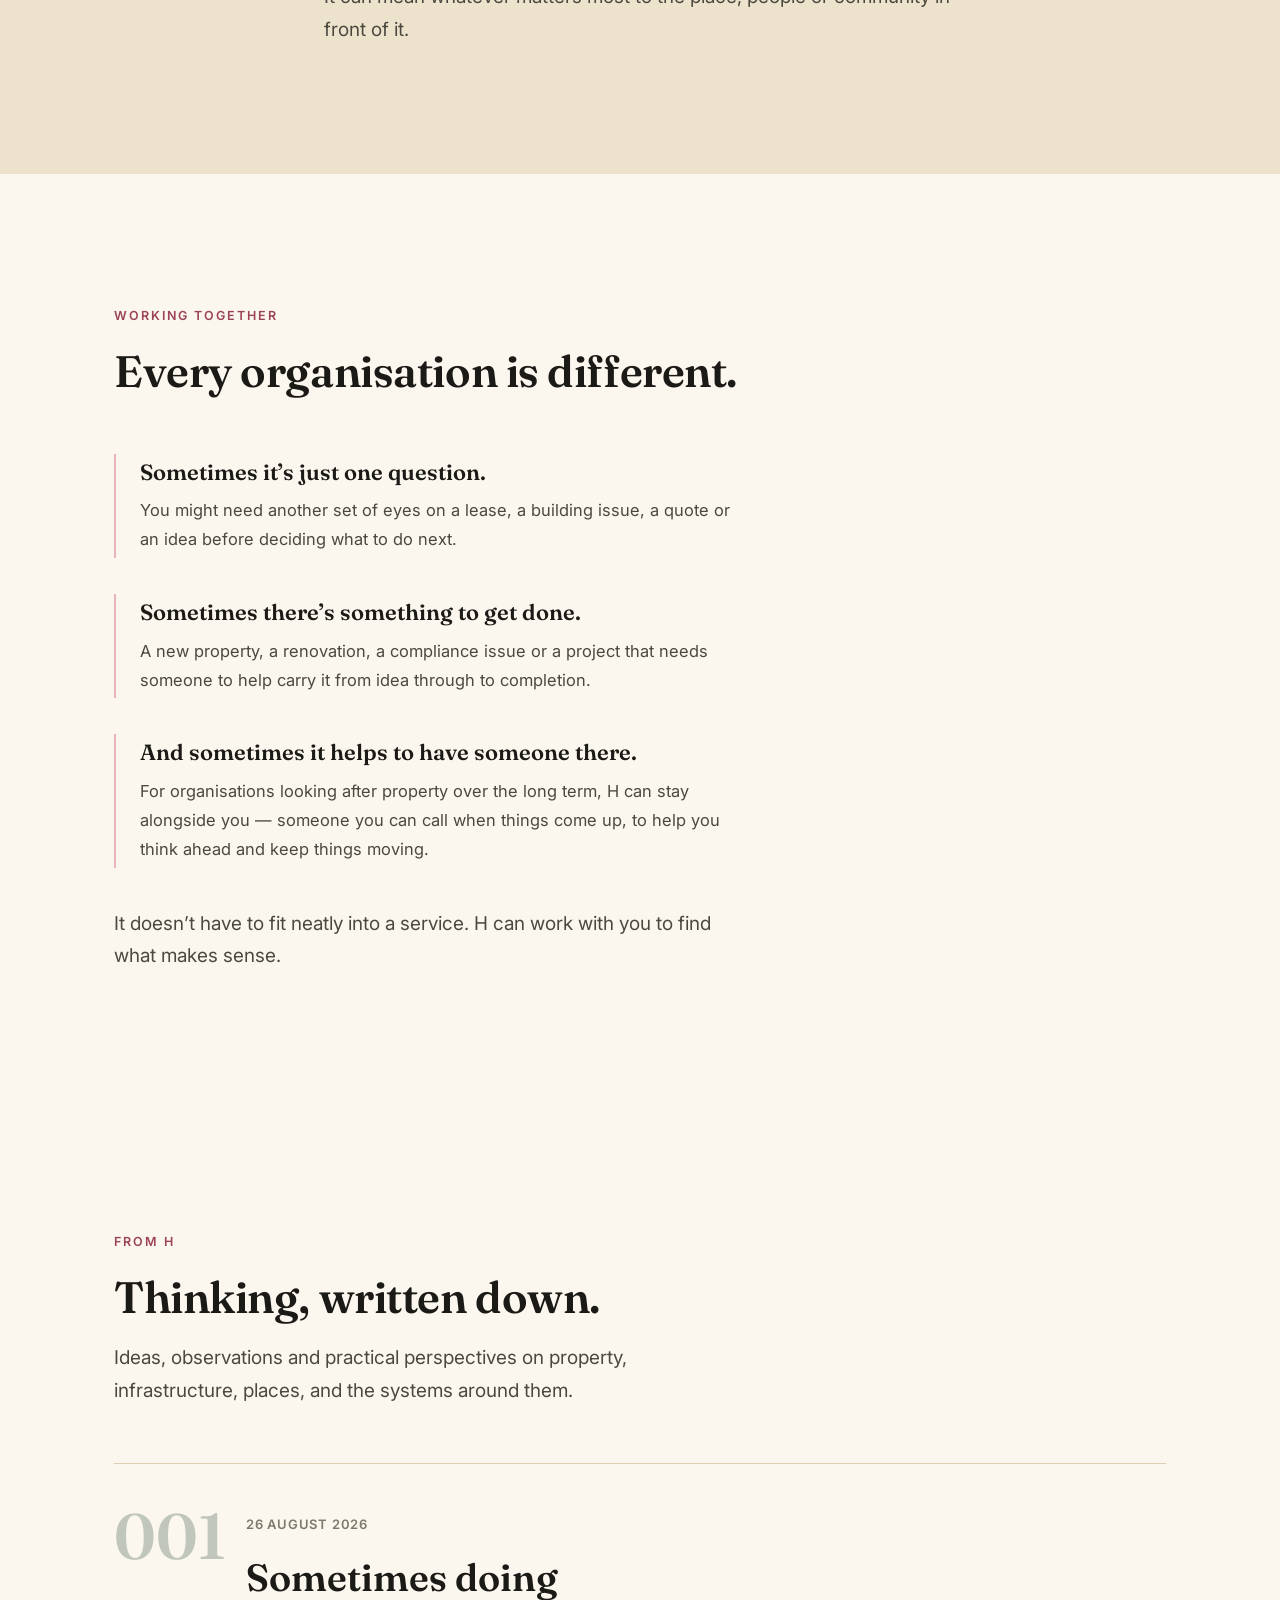
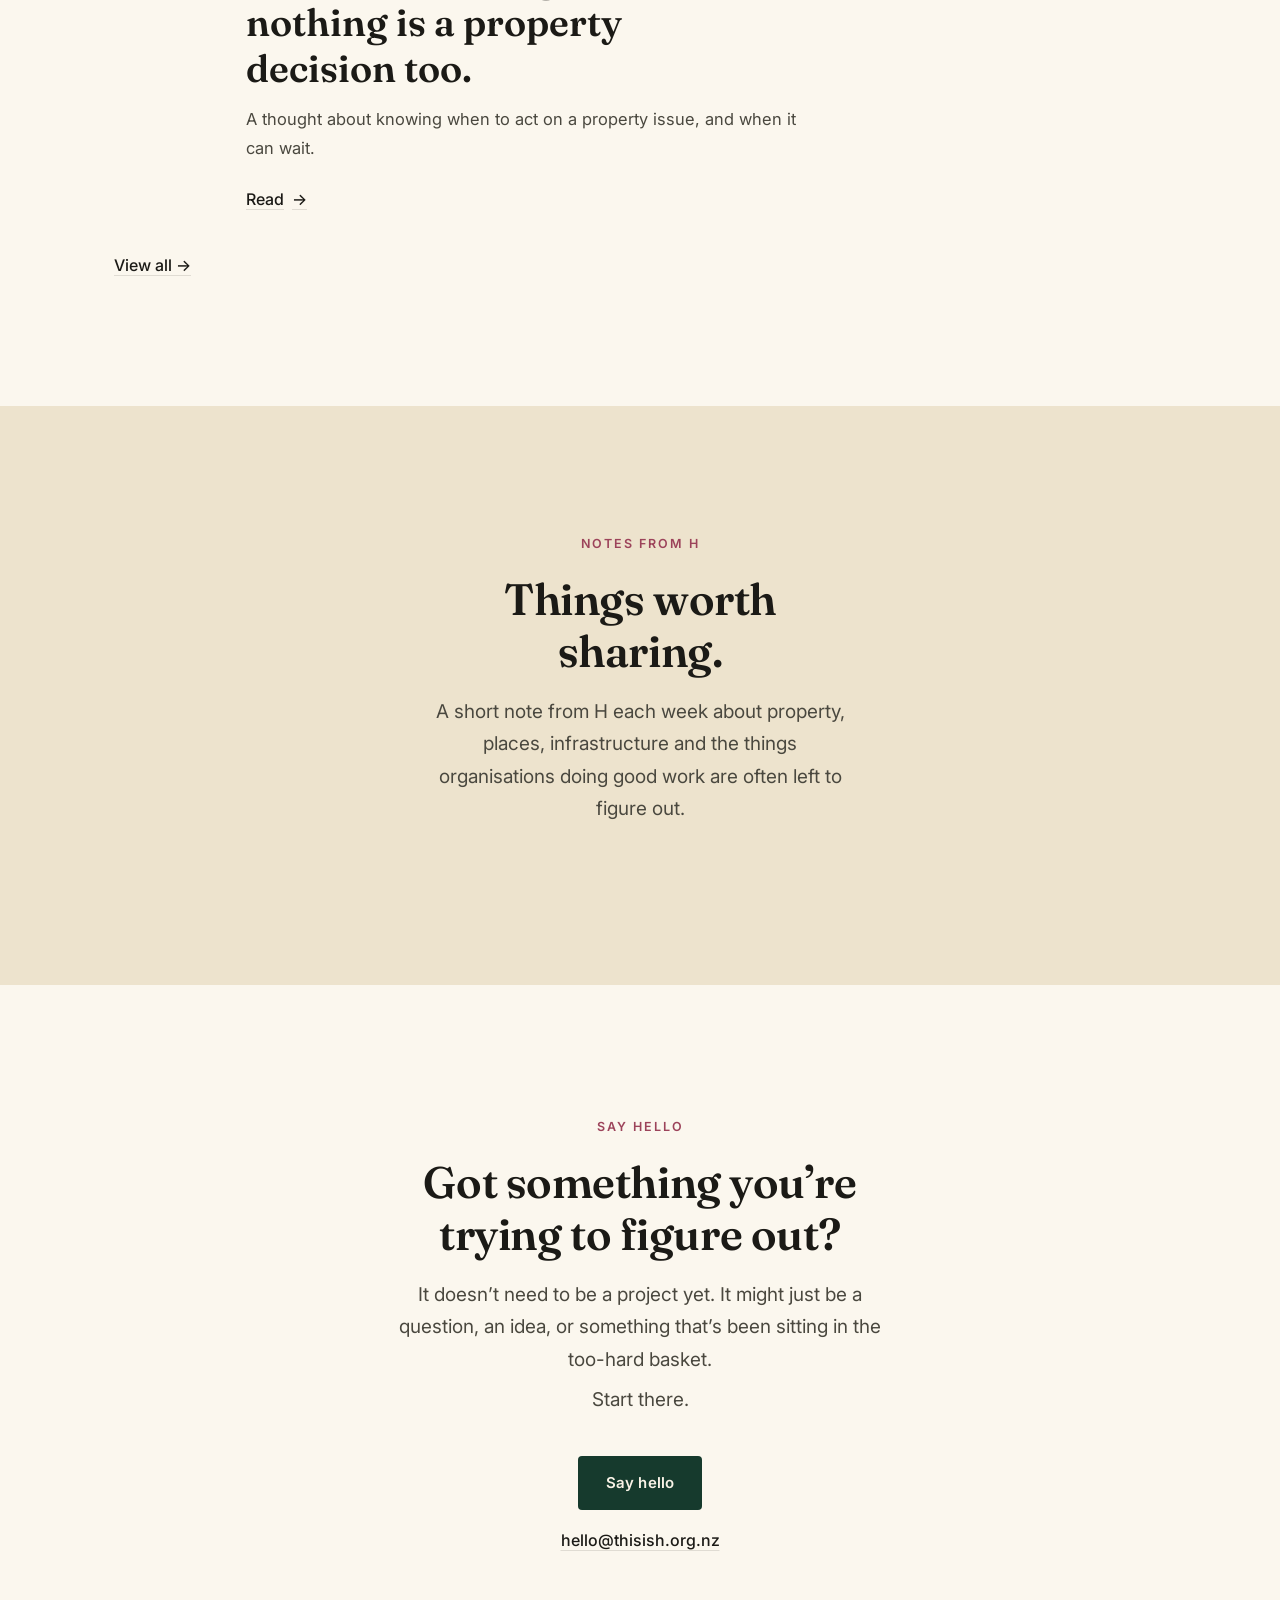
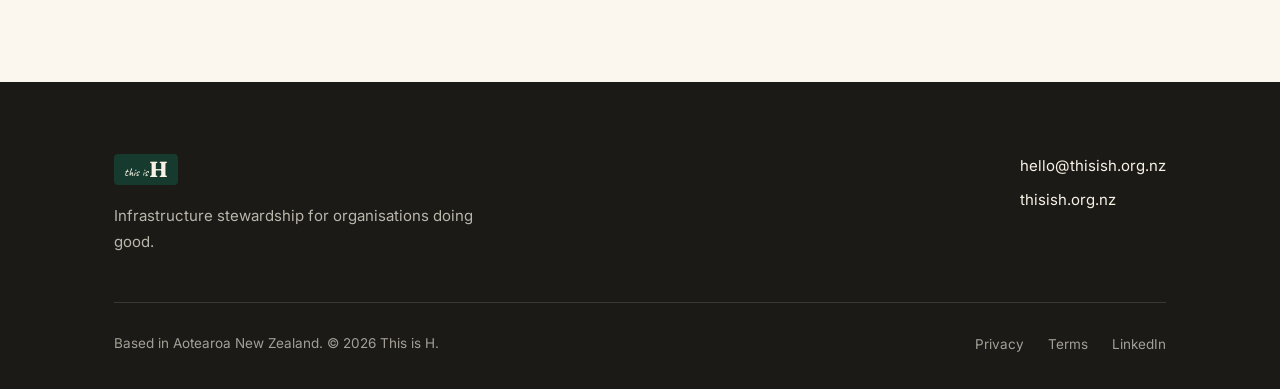
==== commit fbe2e6a5: "Publish Thinking 001: "Sometimes doing nothing is a property decision too." The first real piece, pr" ====
--- a/index.html
+++ b/index.html
@@ -324,53 +324,28 @@
         </div>
 
         <!--
-          EMPTY STATE (current). Once the first piece is published,
-          replace the whole <div class="thinking-showcase"> block below
-          with the POPULATED version. Numbering: the piece being added
-          gets the next number up (001 for the very first article ever
-          published — see README section 11).
-
-          <div class="thinking-showcase thinking-showcase--populated reveal">
-            <article class="thinking-feature">
-              <span class="thinking-num thinking-feature__num" aria-hidden="true">003</span>
-              <div class="thinking-feature__body">
-                <p class="thinking-entry__meta">
-                  <span>Category</span><span class="dot" aria-hidden="true">&middot;</span><time datetime="YYYY-MM-DD">D Month YYYY</time>
-                </p>
-                <h3 class="thinking-feature__title"><a href="thinking/slug-3/">Newest article title</a></h3>
-                <p class="thinking-feature__excerpt">One or two sentence excerpt.</p>
-                <a class="text-link" href="thinking/slug-3/">Read <span aria-hidden="true">&rarr;</span></a>
-              </div>
-            </article>
-            <div class="thinking-more">
-              <article class="thinking-more__item">
-                <span class="thinking-num thinking-more__num" aria-hidden="true">002</span>
-                <div>
-                  <p class="thinking-entry__meta"><span>Category</span><span class="dot" aria-hidden="true">&middot;</span><time datetime="YYYY-MM-DD">D Month YYYY</time></p>
-                  <h4 class="thinking-more__title"><a href="thinking/slug-2/">Second-newest title</a></h4>
-                </div>
-              </article>
-              <article class="thinking-more__item">
-                <span class="thinking-num thinking-more__num" aria-hidden="true">001</span>
-                <div>
-                  <p class="thinking-entry__meta"><span>Category</span><span class="dot" aria-hidden="true">&middot;</span><time datetime="YYYY-MM-DD">D Month YYYY</time></p>
-                  <h4 class="thinking-more__title"><a href="thinking/slug-1/">Third-newest title</a></h4>
-                </div>
-              </article>
-            </div>
-          </div>
-
-          With only one or two pieces published, drop the entries that
-          don't exist yet rather than inventing them — .thinking-more
-          can hold zero, one or two items.
+          Only one piece published so far, so no .thinking-more secondary
+          list yet and no .thinking-showcase--populated modifier (that
+          two-column layout only switches on once there's something to
+          show alongside the featured piece). When article 002 is
+          published: add .thinking-showcase--populated to the div below,
+          add a <div class="thinking-more"> containing one
+          <article class="thinking-more__item"> for 001, and move this
+          featured block's content to describe 002 instead. See README
+          section 11 for the full checklist and markup.
         -->
         <div class="thinking-showcase reveal">
-          <div class="thinking-feature thinking-feature--empty">
+          <article class="thinking-feature">
             <span class="thinking-num thinking-feature__num" aria-hidden="true">001</span>
             <div class="thinking-feature__body">
-              <p class="thinking-feature__status">The first piece is coming.</p>
-            </div>
-          </div>
+              <p class="thinking-entry__meta">
+                <time datetime="2026-08-26">26 August 2026</time>
+              </p>
+              <h3 class="thinking-feature__title"><a href="thinking/sometimes-doing-nothing-is-a-property-decision-too/">Sometimes doing nothing is a property decision too.</a></h3>
+              <p class="thinking-feature__excerpt">A thought about knowing when to act on a property issue, and when it can wait.</p>
+              <a class="text-link" href="thinking/sometimes-doing-nothing-is-a-property-decision-too/">Read <span aria-hidden="true">&rarr;</span></a>
+            </div>
+          </article>
         </div>
 
         <a class="text-link thinking-teaser__all" href="thinking/">View all <span aria-hidden="true">&rarr;</span></a>
--- a/assets/css/style.css
+++ b/assets/css/style.css
@@ -1398,6 +1398,32 @@
   max-width: var(--max-narrow);
 }
 
+.article-header__kicker {
+  display: flex;
+  align-items: baseline;
+  gap: 14px;
+  margin-top: 28px;
+}
+
+.article-header__kicker .thinking-num {
+  font-size: 26px;
+}
+
+.article-header__kicker-meta {
+  display: inline-flex;
+  align-items: center;
+  gap: 10px;
+  font-size: 13.5px;
+  font-weight: 500;
+  letter-spacing: 0.04em;
+  text-transform: uppercase;
+  color: var(--ink-faint);
+}
+
+.article-header__kicker-meta .dot {
+  color: var(--pink-deep);
+}
+
 .article-header h1 {
   font-family: var(--font-display);
   font-weight: 600;
@@ -1405,22 +1431,7 @@
   line-height: 1.18;
   letter-spacing: -0.01em;
   color: var(--ink);
-  margin-top: 18px;
-}
-
-.article-header__meta {
-  display: flex;
-  align-items: center;
-  flex-wrap: wrap;
-  gap: 10px;
-  margin-top: 24px;
-  font-size: 13.5px;
-  font-weight: 500;
-  color: var(--ink-faint);
-}
-
-.article-header__meta .dot {
-  color: var(--pink-deep);
+  margin-top: 14px;
 }
 
 .article-header__deck {
@@ -1501,6 +1512,51 @@
   font-size: clamp(21px, 2.4vw, 27px);
   line-height: 1.45;
   color: var(--green-deep);
+}
+
+/* Understated reference list — smaller and quieter than body text, not
+   styled like part of the essay itself. Optional: only present on
+   pieces that cite sources. */
+.article-sources {
+  max-width: 66ch;
+  margin-top: 56px;
+  padding-top: 28px;
+  border-top: 1px solid var(--stone-line);
+}
+
+.article-sources__label {
+  font-size: 12.5px;
+  font-weight: 600;
+  letter-spacing: 0.14em;
+  text-transform: uppercase;
+  color: var(--ink-faint);
+  margin-bottom: 14px;
+}
+
+.article-sources__list {
+  list-style: decimal;
+  padding-left: 1.25em;
+  display: grid;
+  gap: 10px;
+}
+
+.article-sources__list li {
+  font-size: 14.5px;
+  line-height: 1.6;
+  color: var(--ink-faint);
+}
+
+.article-sources__list a {
+  color: var(--ink-soft);
+  text-decoration: underline;
+  text-underline-offset: 3px;
+  text-decoration-color: var(--stone-line);
+  transition: color 0.2s var(--ease), text-decoration-color 0.2s var(--ease);
+}
+
+.article-sources__list a:hover {
+  color: var(--pink-deep);
+  text-decoration-color: currentColor;
 }
 
 .article-footer-nav {
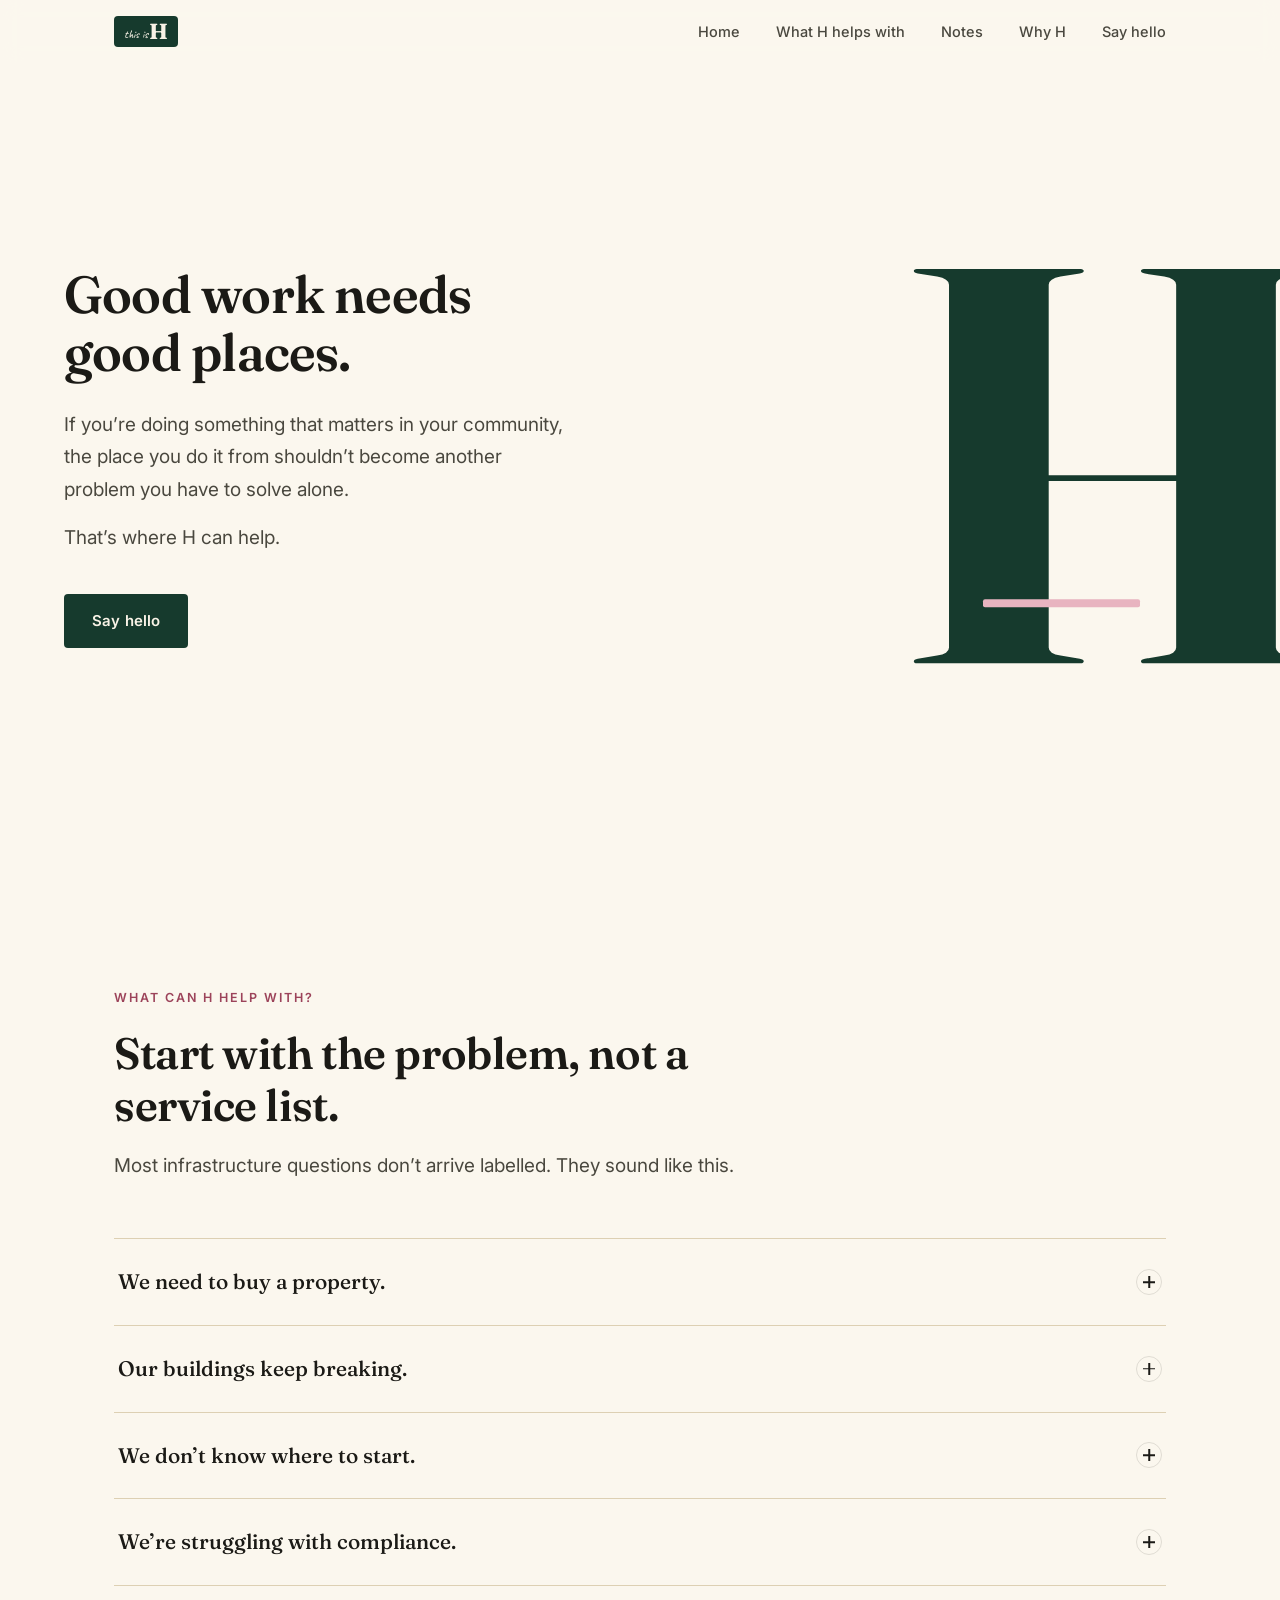
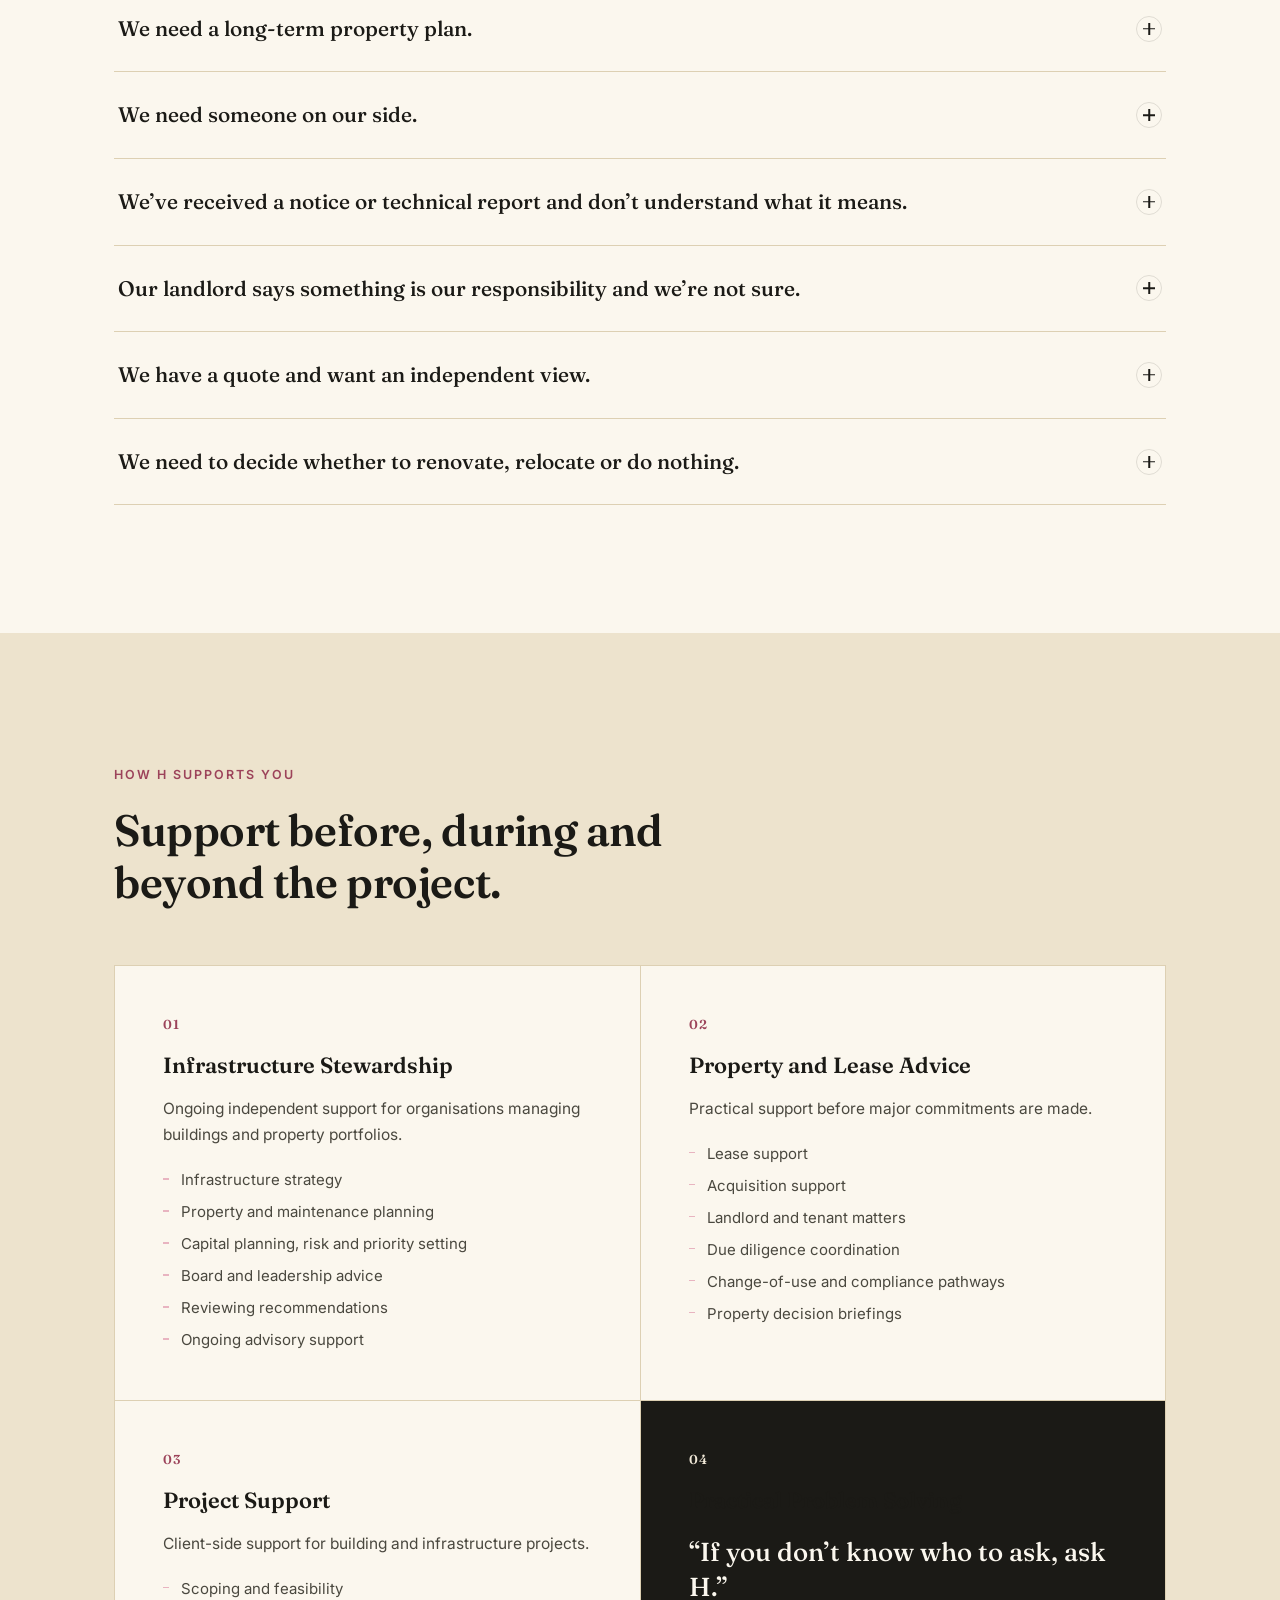
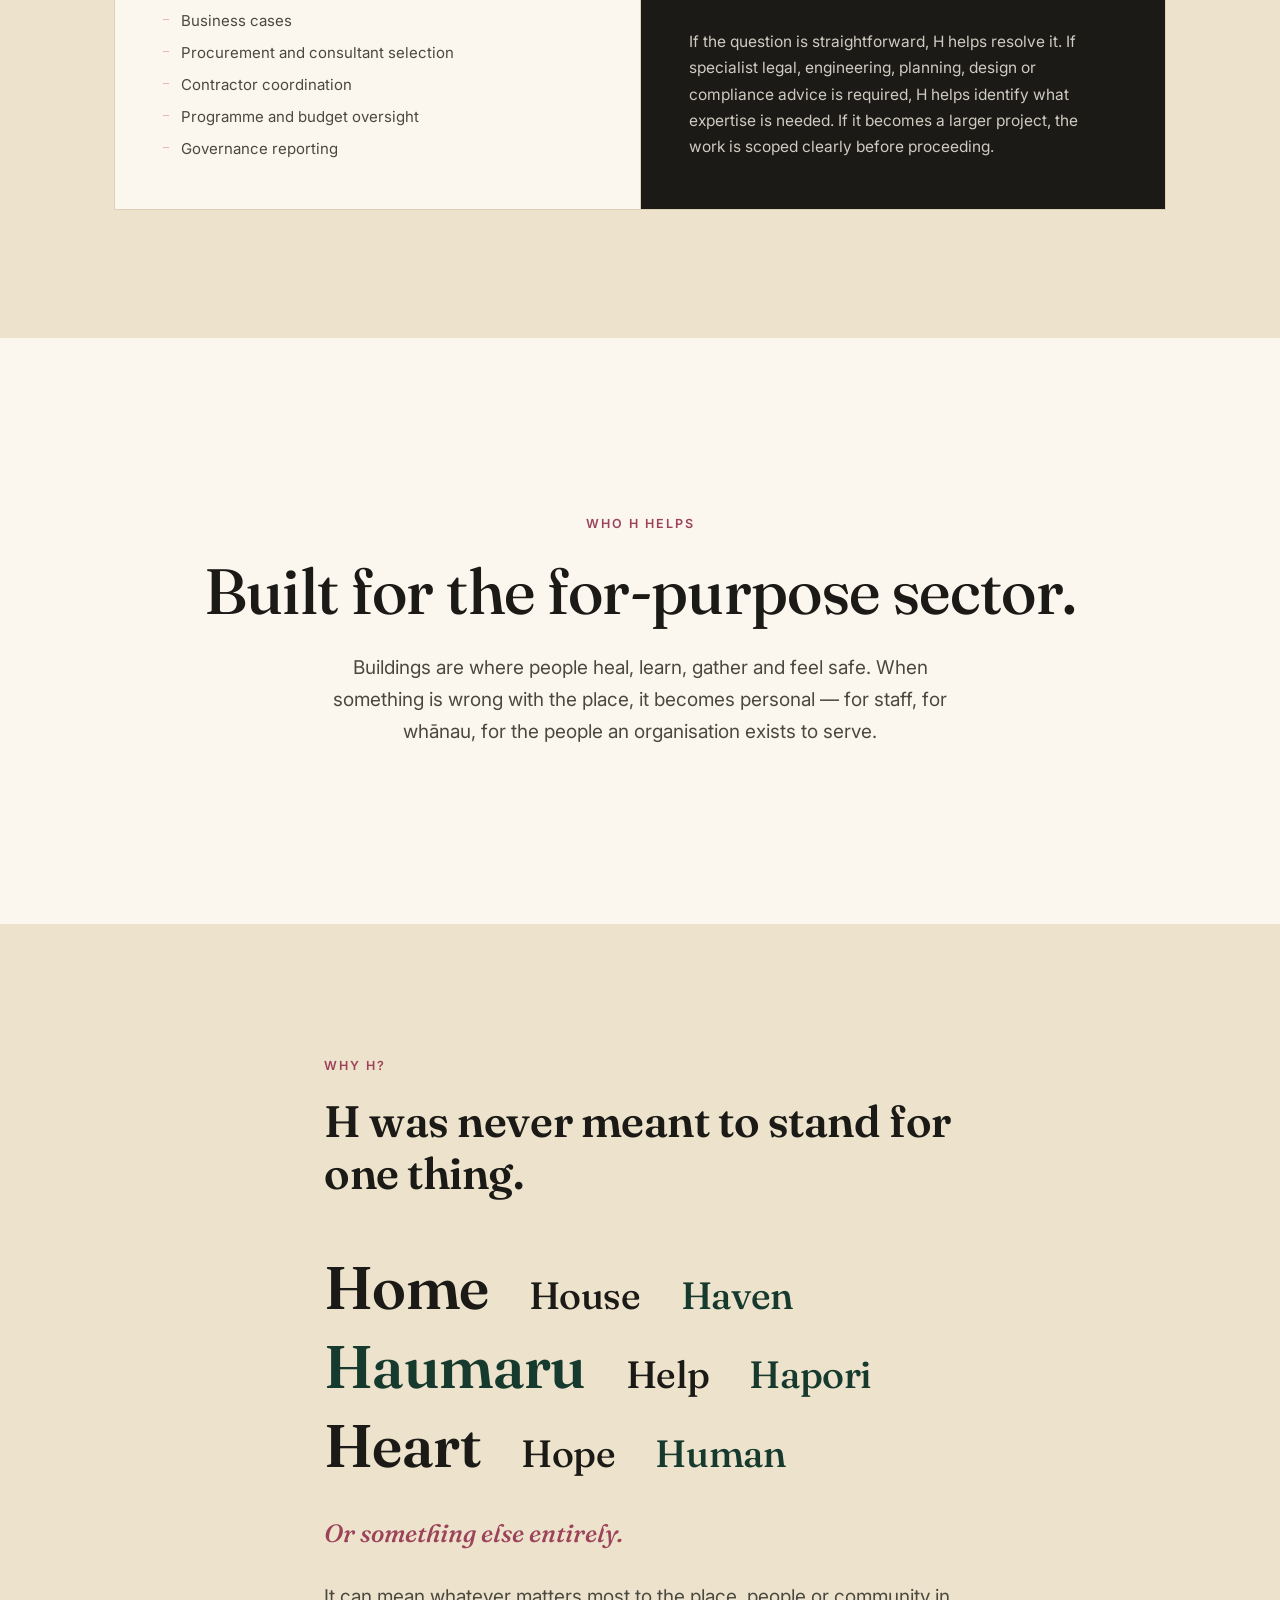
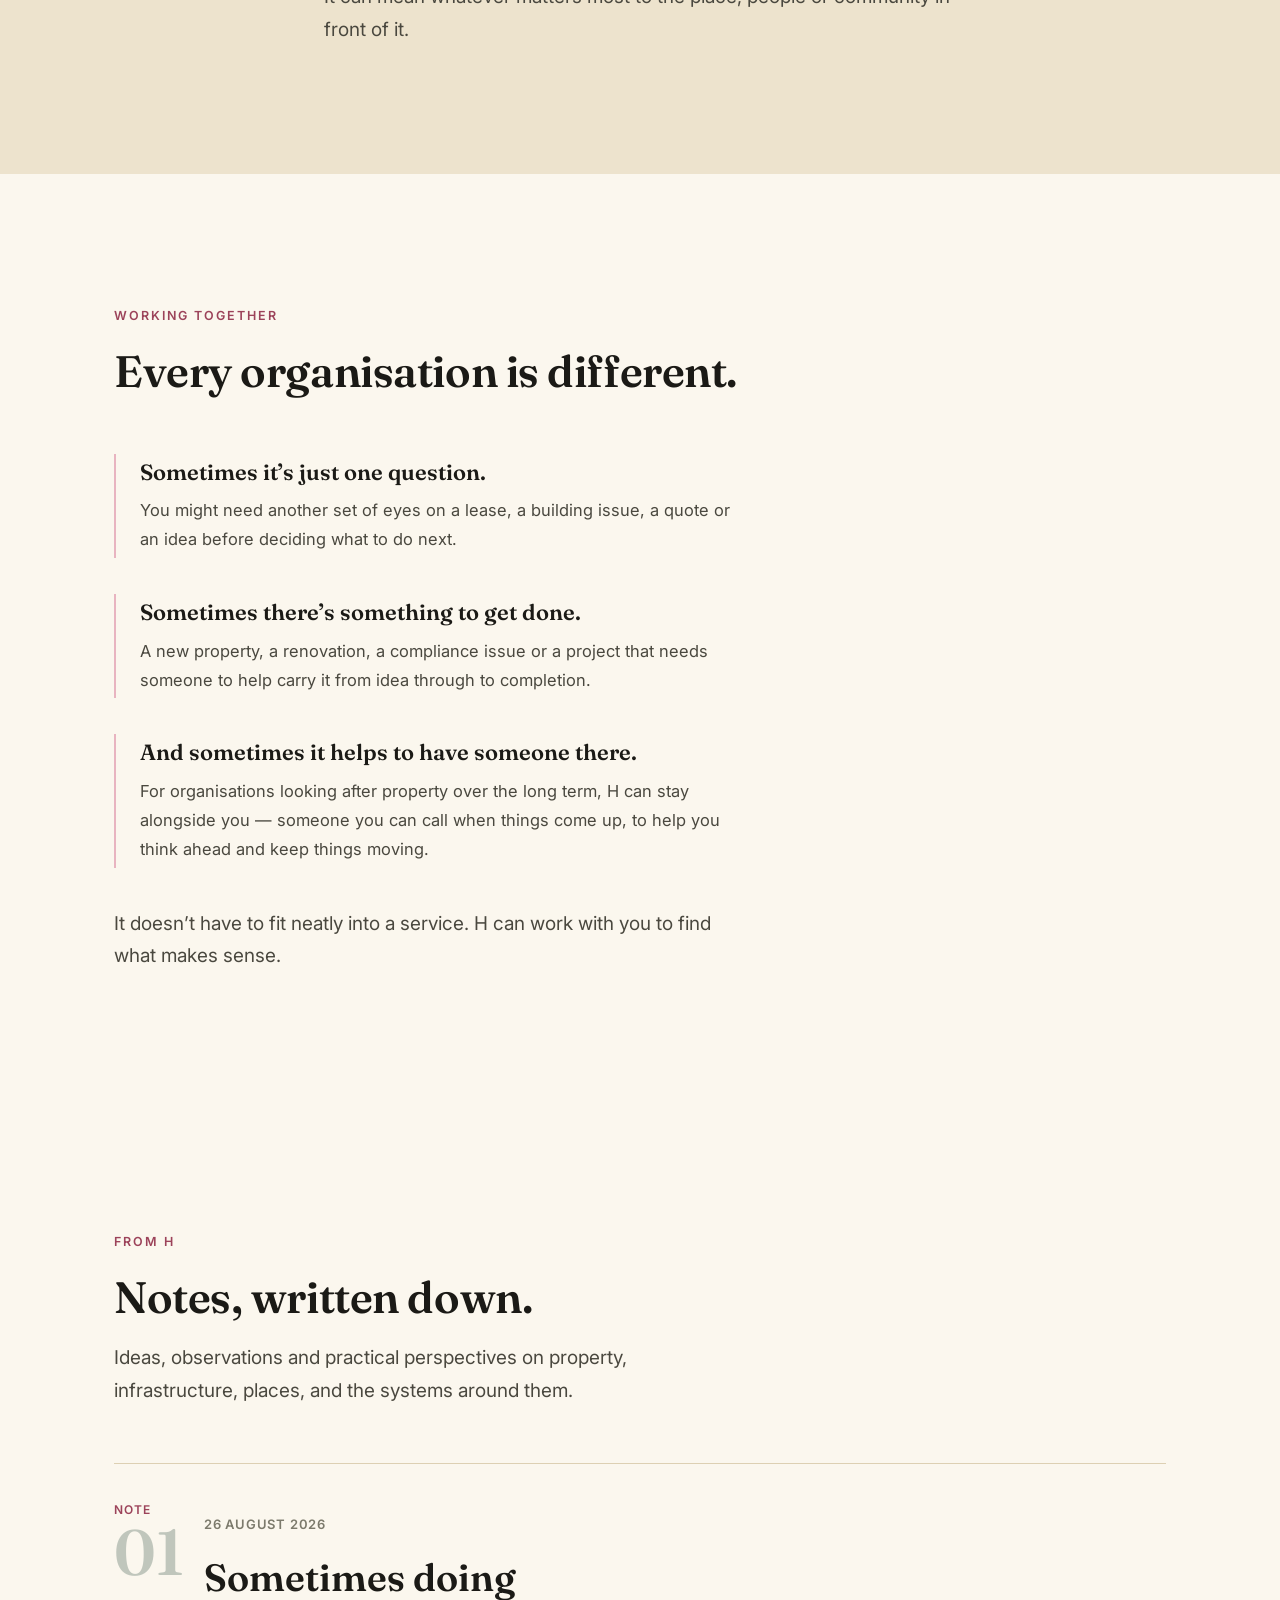
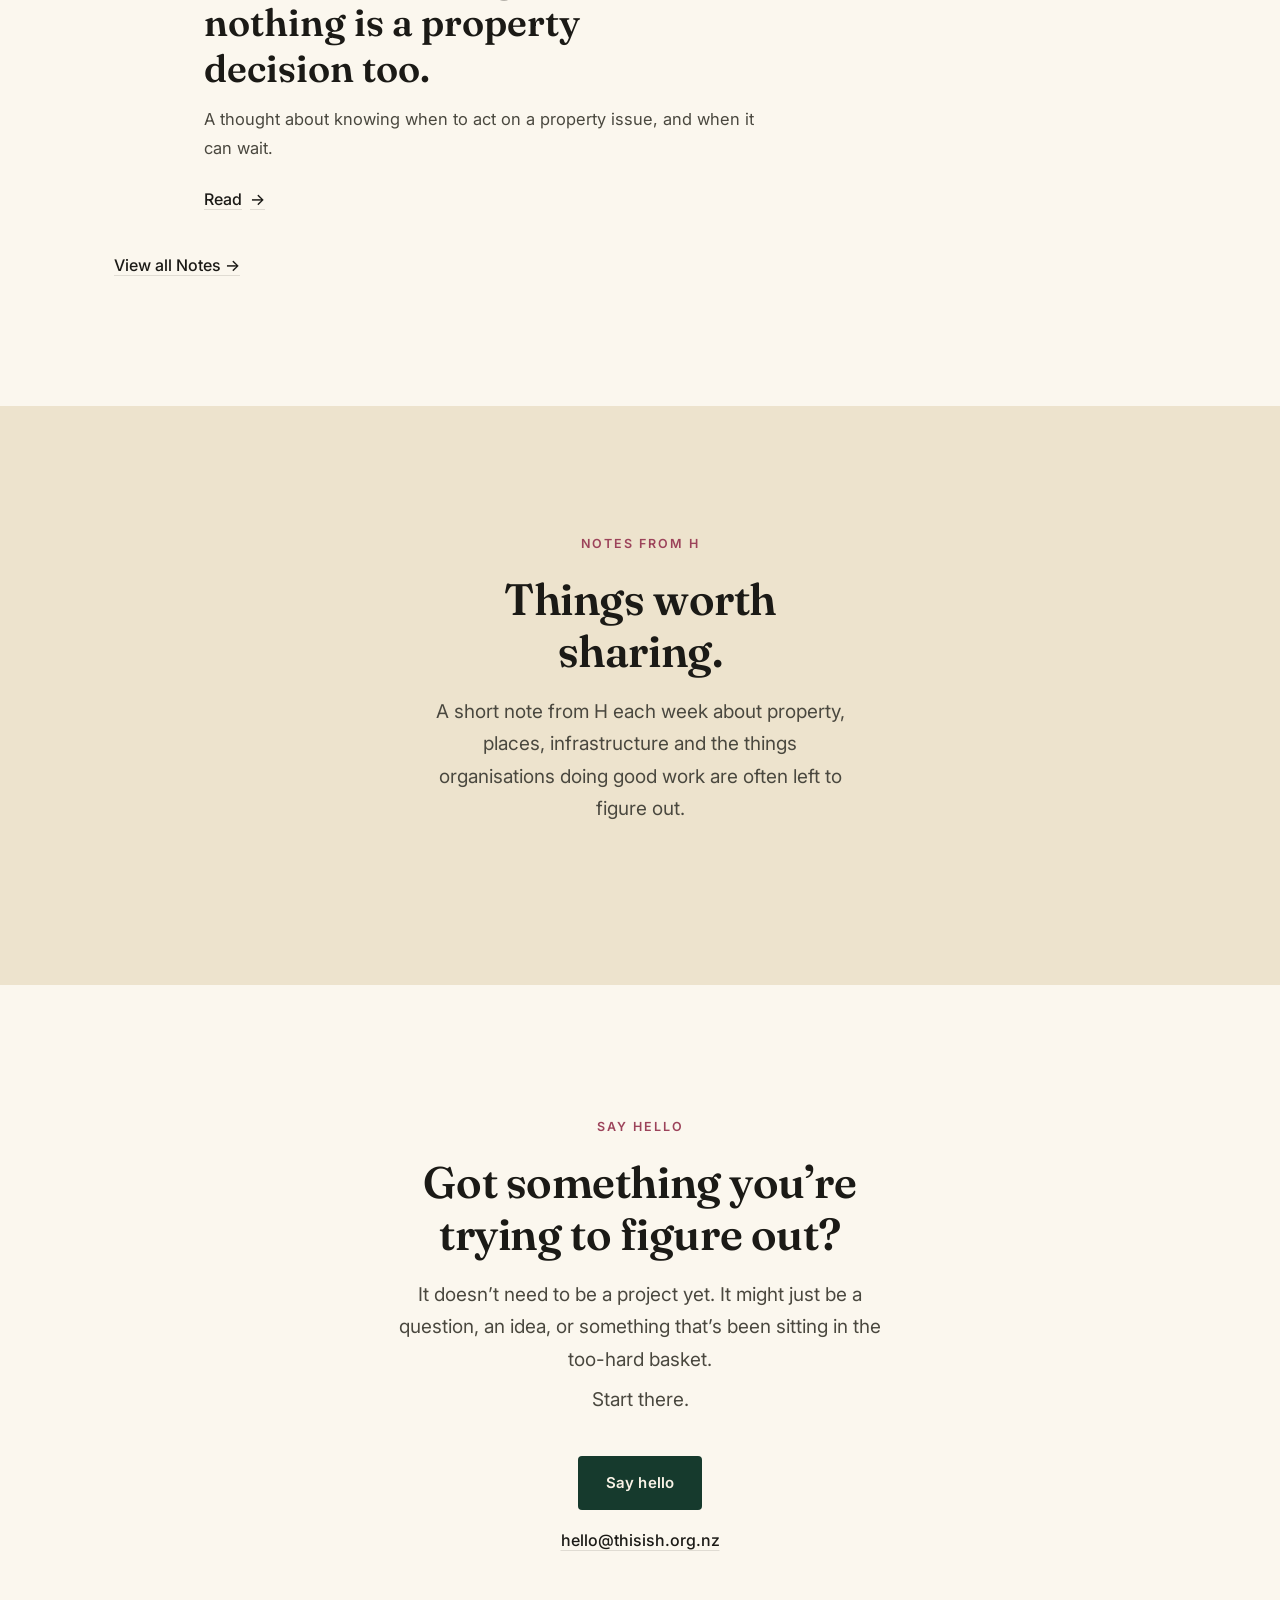
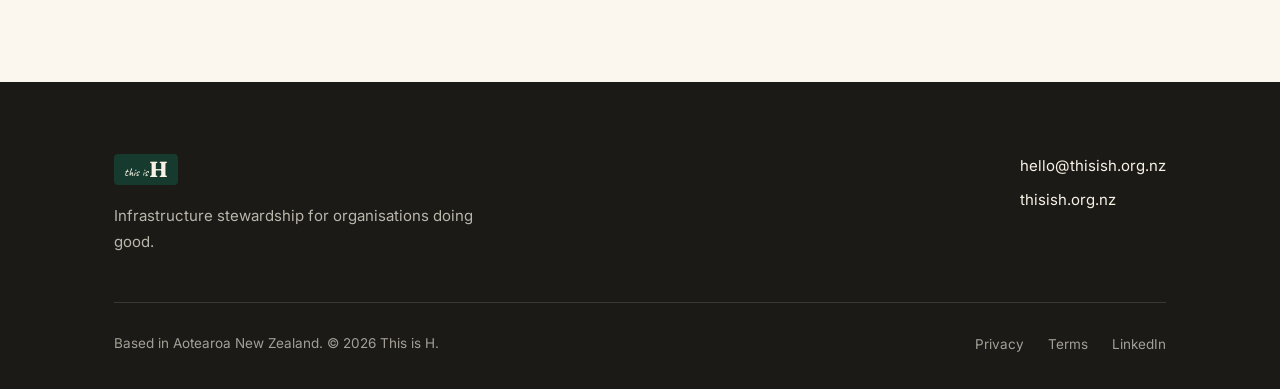
==== commit f79cc1cf: "Rebrand Thinking as Notes from H, the permanent home for H's writing Renames the "Thinking" section " ====
--- a/index.html
+++ b/index.html
@@ -49,7 +49,7 @@
         <ul class="nav-primary">
           <li><a href="#home">Home</a></li>
           <li><a href="#what-we-do">What H helps with</a></li>
-          <li><a href="thinking/">Thinking</a></li>
+          <li><a href="notes/">Notes</a></li>
           <li><a href="#why-h">Why H</a></li>
           <li><a href="#contact">Say hello</a></li>
         </ul>
@@ -314,41 +314,41 @@
       </div>
     </section>
 
-    <!-- 6.4 THINKING (latest published articles) -->
-    <section id="thinking">
+    <!-- 6.4 NOTES FROM H (latest published Notes) -->
+    <section id="notes">
       <div class="wrap">
         <div class="section-head reveal">
           <p class="eyebrow">From H</p>
-          <h2>Thinking, written down.</h2>
+          <h2>Notes, written down.</h2>
           <p class="lede">Ideas, observations and practical perspectives on property, infrastructure, places, and the systems around them.</p>
         </div>
 
         <!--
-          Only one piece published so far, so no .thinking-more secondary
-          list yet and no .thinking-showcase--populated modifier (that
+          Only one piece published so far, so no .notes-more secondary
+          list yet and no .notes-showcase--populated modifier (that
           two-column layout only switches on once there's something to
-          show alongside the featured piece). When article 002 is
-          published: add .thinking-showcase--populated to the div below,
-          add a <div class="thinking-more"> containing one
-          <article class="thinking-more__item"> for 001, and move this
-          featured block's content to describe 002 instead. See README
-          section 11 for the full checklist and markup.
+          show alongside the featured piece). When Note 02 is published:
+          add .notes-showcase--populated to the div below, add a
+          <div class="notes-more"> containing one
+          <article class="notes-more__item"> for Note 01, and move this
+          featured block's content to describe Note 02 instead. See
+          README section 11 for the full checklist and markup.
         -->
-        <div class="thinking-showcase reveal">
-          <article class="thinking-feature">
-            <span class="thinking-num thinking-feature__num" aria-hidden="true">001</span>
-            <div class="thinking-feature__body">
-              <p class="thinking-entry__meta">
+        <div class="notes-showcase reveal">
+          <article class="notes-feature">
+            <span class="notes-num notes-feature__num" aria-hidden="true"><span class="notes-num__label">Note</span>01</span>
+            <div class="notes-feature__body">
+              <p class="notes-entry__meta">
                 <time datetime="2026-08-26">26 August 2026</time>
               </p>
-              <h3 class="thinking-feature__title"><a href="thinking/sometimes-doing-nothing-is-a-property-decision-too/">Sometimes doing nothing is a property decision too.</a></h3>
-              <p class="thinking-feature__excerpt">A thought about knowing when to act on a property issue, and when it can wait.</p>
-              <a class="text-link" href="thinking/sometimes-doing-nothing-is-a-property-decision-too/">Read <span aria-hidden="true">&rarr;</span></a>
+              <h3 class="notes-feature__title"><a href="notes/sometimes-doing-nothing-is-a-property-decision-too/">Sometimes doing nothing is a property decision too.</a></h3>
+              <p class="notes-feature__excerpt">A thought about knowing when to act on a property issue, and when it can wait.</p>
+              <a class="text-link" href="notes/sometimes-doing-nothing-is-a-property-decision-too/">Read <span aria-hidden="true">&rarr;</span></a>
             </div>
           </article>
         </div>
 
-        <a class="text-link thinking-teaser__all" href="thinking/">View all <span aria-hidden="true">&rarr;</span></a>
+        <a class="text-link notes-teaser__all" href="notes/">View all Notes <span aria-hidden="true">&rarr;</span></a>
       </div>
     </section>
 
--- a/assets/css/style.css
+++ b/assets/css/style.css
@@ -1092,14 +1092,14 @@
   color: rgba(248, 242, 230, 0.62);
 }
 
-/* ---------- Thinking: shared numbering + meta ----------
+/* ---------- Notes from H: shared numbering + meta ----------
    The numeral is the recurring device that ties the homepage showcase
-   and the /thinking/ archive together — a soft brand-green tint (not a
+   and the /notes/ archive together — a soft brand-green tint (not a
    neutral grey) rather than a card, box or shadow. Number = the piece's
-   permanent position in the collection (001 is whichever article is
+   permanent position in the collection (Note 01 is whichever piece is
    published first); the archive lists newest first, so numbers count
    down the page. */
-.thinking-entry__meta {
+.notes-entry__meta {
   display: flex;
   align-items: center;
   gap: 10px;
@@ -1111,11 +1111,11 @@
   margin-bottom: 14px;
 }
 
-.thinking-entry__meta .dot {
+.notes-entry__meta .dot {
   color: var(--pink-deep);
 }
 
-.thinking-num {
+.notes-num {
   font-family: var(--font-display);
   font-weight: 600;
   line-height: 1;
@@ -1124,13 +1124,27 @@
   font-variant-numeric: tabular-nums;
 }
 
-/* ---------- Thinking (homepage showcase) ----------
+/* "Note" label stacked above the big numeral (.notes-feature__num,
+   .notes-index__num, .notes-more__num) — keeps the fixed-width numeral
+   columns their original size while still naming each piece a "Note". */
+.notes-num__label {
+  display: block;
+  font-family: var(--font-body);
+  font-weight: 600;
+  font-size: 12px;
+  letter-spacing: 0.08em;
+  text-transform: uppercase;
+  color: var(--pink-deep);
+  margin-bottom: 4px;
+}
+
+/* ---------- Notes from H (homepage showcase) ----------
    One featured piece (the latest) with visual weight, plus up to two
    quieter mentions alongside/underneath — never a grid of identical
    cards. The empty state reuses the exact same numeral + rule frame so
    the section reads as "the first slot in a collection", not a stray
    sentence. */
-.thinking-showcase {
+.notes-showcase {
   margin-top: 40px;
   display: grid;
   gap: 40px;
@@ -1139,31 +1153,31 @@
 }
 
 @media (min-width: 860px) {
-  .thinking-showcase--populated {
+  .notes-showcase--populated {
     grid-template-columns: 1.6fr 1fr;
     align-items: start;
     gap: 64px;
   }
 }
 
-.thinking-feature {
+.notes-feature {
   display: grid;
   grid-template-columns: auto 1fr;
   gap: 20px;
   align-items: start;
 }
 
-.thinking-feature__num {
+.notes-feature__num {
   font-size: clamp(40px, 5vw, 64px);
 }
 
-.thinking-feature__body {
+.notes-feature__body {
   display: grid;
   gap: 6px;
   padding-top: clamp(4px, 1vw, 10px);
 }
 
-.thinking-feature__title {
+.notes-feature__title {
   font-family: var(--font-display);
   font-weight: 600;
   font-size: clamp(26px, 3.4vw, 38px);
@@ -1172,17 +1186,17 @@
   color: var(--ink);
 }
 
-.thinking-feature__title a {
+.notes-feature__title a {
   text-decoration: none;
   color: inherit;
   transition: color 0.2s var(--ease);
 }
 
-.thinking-feature__title a:hover {
+.notes-feature__title a:hover {
   color: var(--pink-deep);
 }
 
-.thinking-feature__excerpt {
+.notes-feature__excerpt {
   margin-top: 8px;
   max-width: 56ch;
   font-size: 16.5px;
@@ -1190,15 +1204,15 @@
   color: var(--ink-soft);
 }
 
-.thinking-feature__body > .text-link {
+.notes-feature__body > .text-link {
   margin-top: 18px;
 }
 
-.thinking-feature--empty {
+.notes-feature--empty {
   align-items: center;
 }
 
-.thinking-feature__status {
+.notes-feature__status {
   font-family: var(--font-display);
   font-style: italic;
   font-weight: 500;
@@ -1206,11 +1220,11 @@
   color: var(--ink-soft);
 }
 
-.thinking-more {
+.notes-more {
   display: grid;
 }
 
-.thinking-more__item {
+.notes-more__item {
   display: grid;
   grid-template-columns: auto 1fr;
   gap: 16px;
@@ -1219,15 +1233,15 @@
   border-top: 1px solid var(--stone-line);
 }
 
-.thinking-more:not(:has(.thinking-more__item)) {
+.notes-more:not(:has(.notes-more__item)) {
   display: none;
 }
 
-.thinking-more__num {
+.notes-more__num {
   font-size: 22px;
 }
 
-.thinking-more__title {
+.notes-more__title {
   font-family: var(--font-display);
   font-weight: 600;
   font-size: 17px;
@@ -1235,22 +1249,22 @@
   margin-top: 6px;
 }
 
-.thinking-more__title a {
+.notes-more__title a {
   text-decoration: none;
   color: var(--ink);
   transition: color 0.2s var(--ease);
 }
 
-.thinking-more__title a:hover {
+.notes-more__title a:hover {
   color: var(--pink-deep);
 }
 
-.thinking-teaser__all {
+.notes-teaser__all {
   display: inline-block;
   margin-top: 40px;
 }
 
-/* ---------- Thinking archive (/thinking/) ---------- */
+/* ---------- Notes archive (/notes/) ---------- */
 .page-header {
   padding-top: clamp(48px, 8vw, 76px);
   padding-bottom: clamp(16px, 3vw, 24px);
@@ -1269,7 +1283,7 @@
   color: var(--ink);
 }
 
-.thinking-masthead__tagline {
+.notes-masthead__tagline {
   font-family: var(--font-display);
   font-style: italic;
   font-weight: 500;
@@ -1279,7 +1293,7 @@
   margin-top: 14px;
 }
 
-.thinking-masthead .lede {
+.notes-masthead .lede {
   margin-top: 20px;
 }
 
@@ -1287,12 +1301,12 @@
    a two-column strip — a large quiet numeral, then the piece itself —
    divided by rules top to bottom, the same device used elsewhere on the
    site (.problems-list, .together-grid) rather than anything boxed. */
-.thinking-index {
+.notes-index {
   margin-top: 8px;
   border-top: 1px solid var(--stone-line);
 }
 
-.thinking-index__item {
+.notes-index__item {
   display: grid;
   grid-template-columns: clamp(64px, 9vw, 108px) 1fr;
   gap: clamp(20px, 4vw, 36px);
@@ -1301,22 +1315,22 @@
   transition: opacity 0.2s var(--ease);
 }
 
-.thinking-index__num {
+.notes-index__num {
   font-size: clamp(34px, 4vw, 50px);
 }
 
-.thinking-index__item:hover .thinking-index__num {
+.notes-index__item:hover .notes-index__num {
   color: var(--green-deep);
 }
 
-.thinking-index__body {
+.notes-index__body {
   display: grid;
   gap: 14px;
   max-width: 62ch;
   padding-top: clamp(2px, 1vw, 8px);
 }
 
-.thinking-index__title {
+.notes-index__title {
   font-family: var(--font-display);
   font-weight: 600;
   font-size: clamp(23px, 3vw, 30px);
@@ -1324,27 +1338,27 @@
   color: var(--ink);
 }
 
-.thinking-index__title a {
+.notes-index__title a {
   text-decoration: none;
   color: inherit;
   transition: color 0.2s var(--ease);
 }
 
-.thinking-index__title a:hover {
+.notes-index__title a:hover {
   color: var(--pink-deep);
 }
 
-.thinking-index__excerpt {
+.notes-index__excerpt {
   font-size: 16.5px;
   line-height: 1.75;
   color: var(--ink-soft);
 }
 
-.thinking-index__body > .text-link {
+.notes-index__body > .text-link {
   margin-top: 4px;
 }
 
-.thinking-index__status {
+.notes-index__status {
   font-family: var(--font-display);
   font-style: italic;
   font-weight: 500;
@@ -1352,22 +1366,22 @@
   color: var(--ink-soft);
 }
 
-.thinking-index__note {
+.notes-index__note {
   font-size: 15.5px;
   line-height: 1.7;
   color: var(--ink-faint);
 }
 
 @media (max-width: 560px) {
-  .thinking-feature,
-  .thinking-more__item,
-  .thinking-index__item {
+  .notes-feature,
+  .notes-more__item,
+  .notes-index__item {
     grid-template-columns: 1fr;
     gap: 10px;
   }
 
-  .thinking-feature__body,
-  .thinking-index__body {
+  .notes-feature__body,
+  .notes-index__body {
     padding-top: 0;
   }
 }
@@ -1405,7 +1419,7 @@
   margin-top: 28px;
 }
 
-.article-header__kicker .thinking-num {
+.article-header__kicker .notes-num {
   font-size: 26px;
 }
 
@@ -1590,7 +1604,7 @@
 }
 
 @media (max-width: 600px) {
-  .thinking-list .thinking-entry {
+  .notes-list .notes-entry {
     padding: 32px 0;
   }
 }
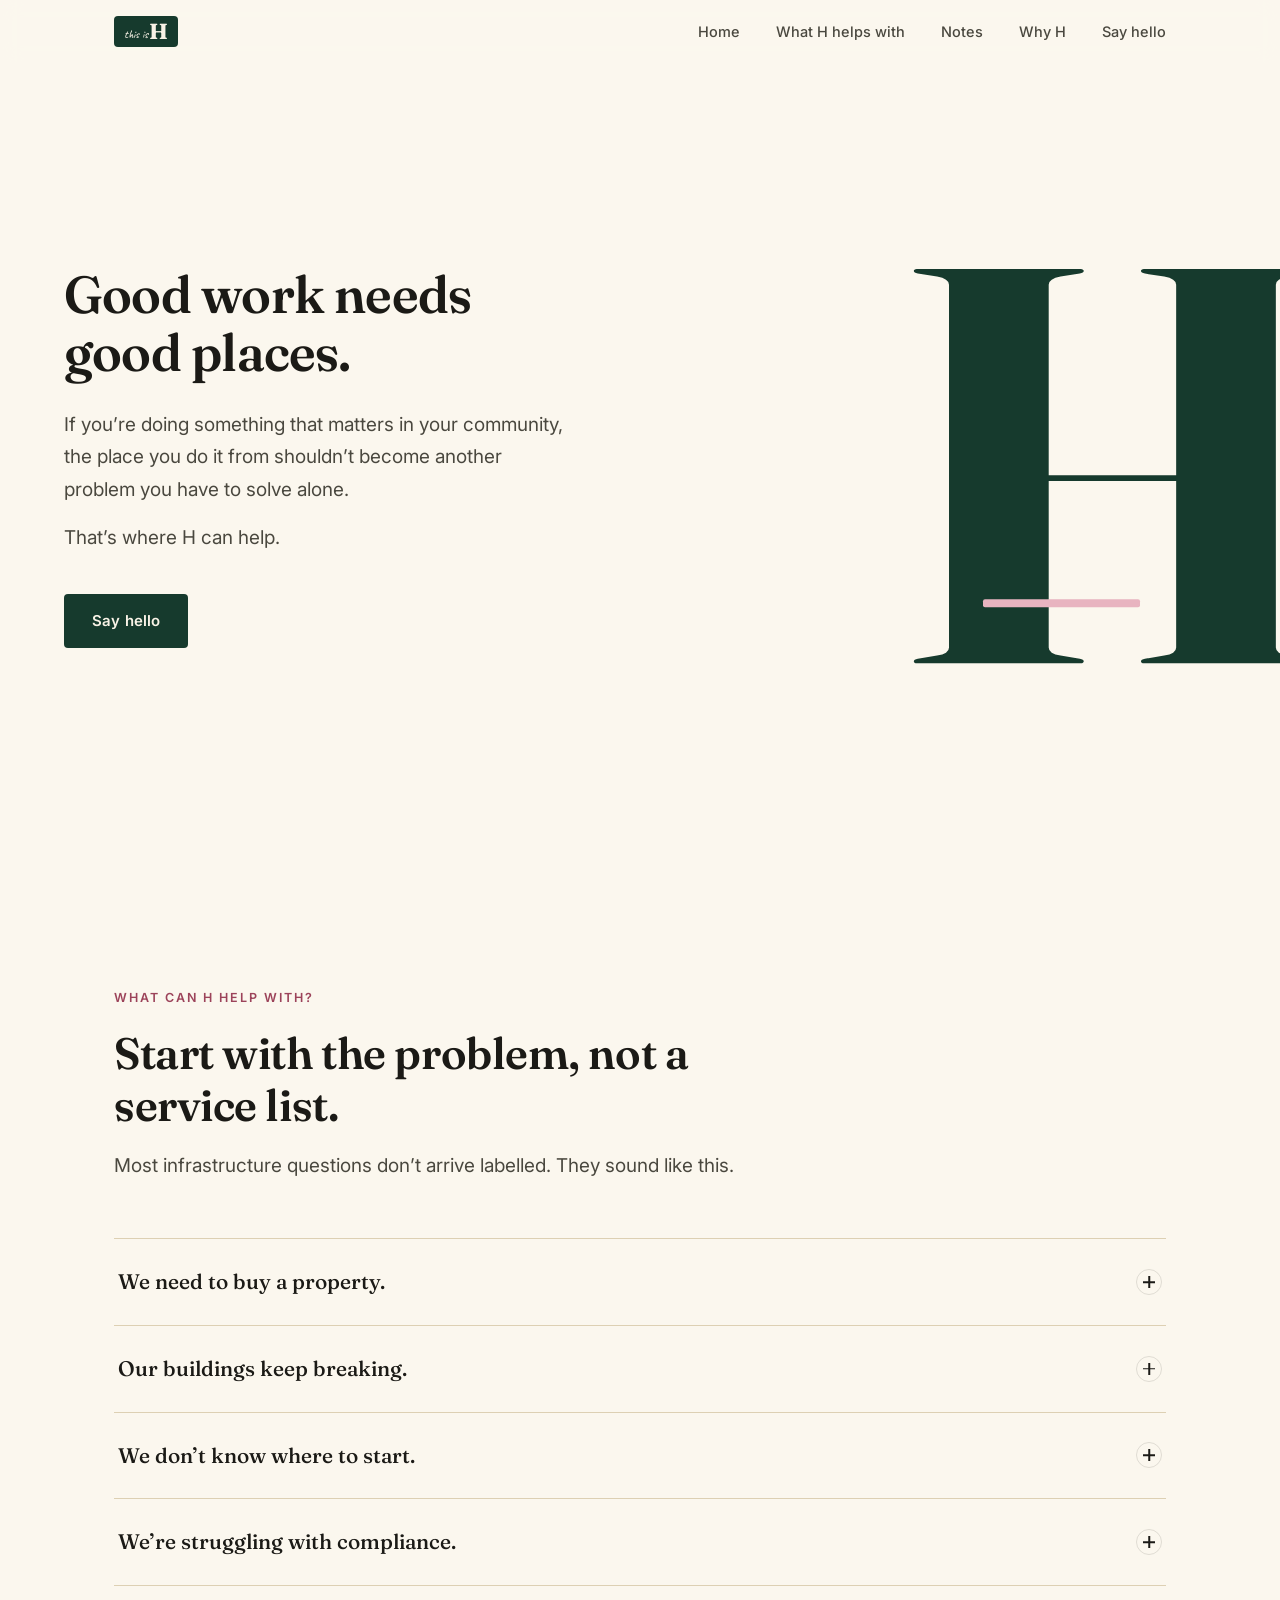
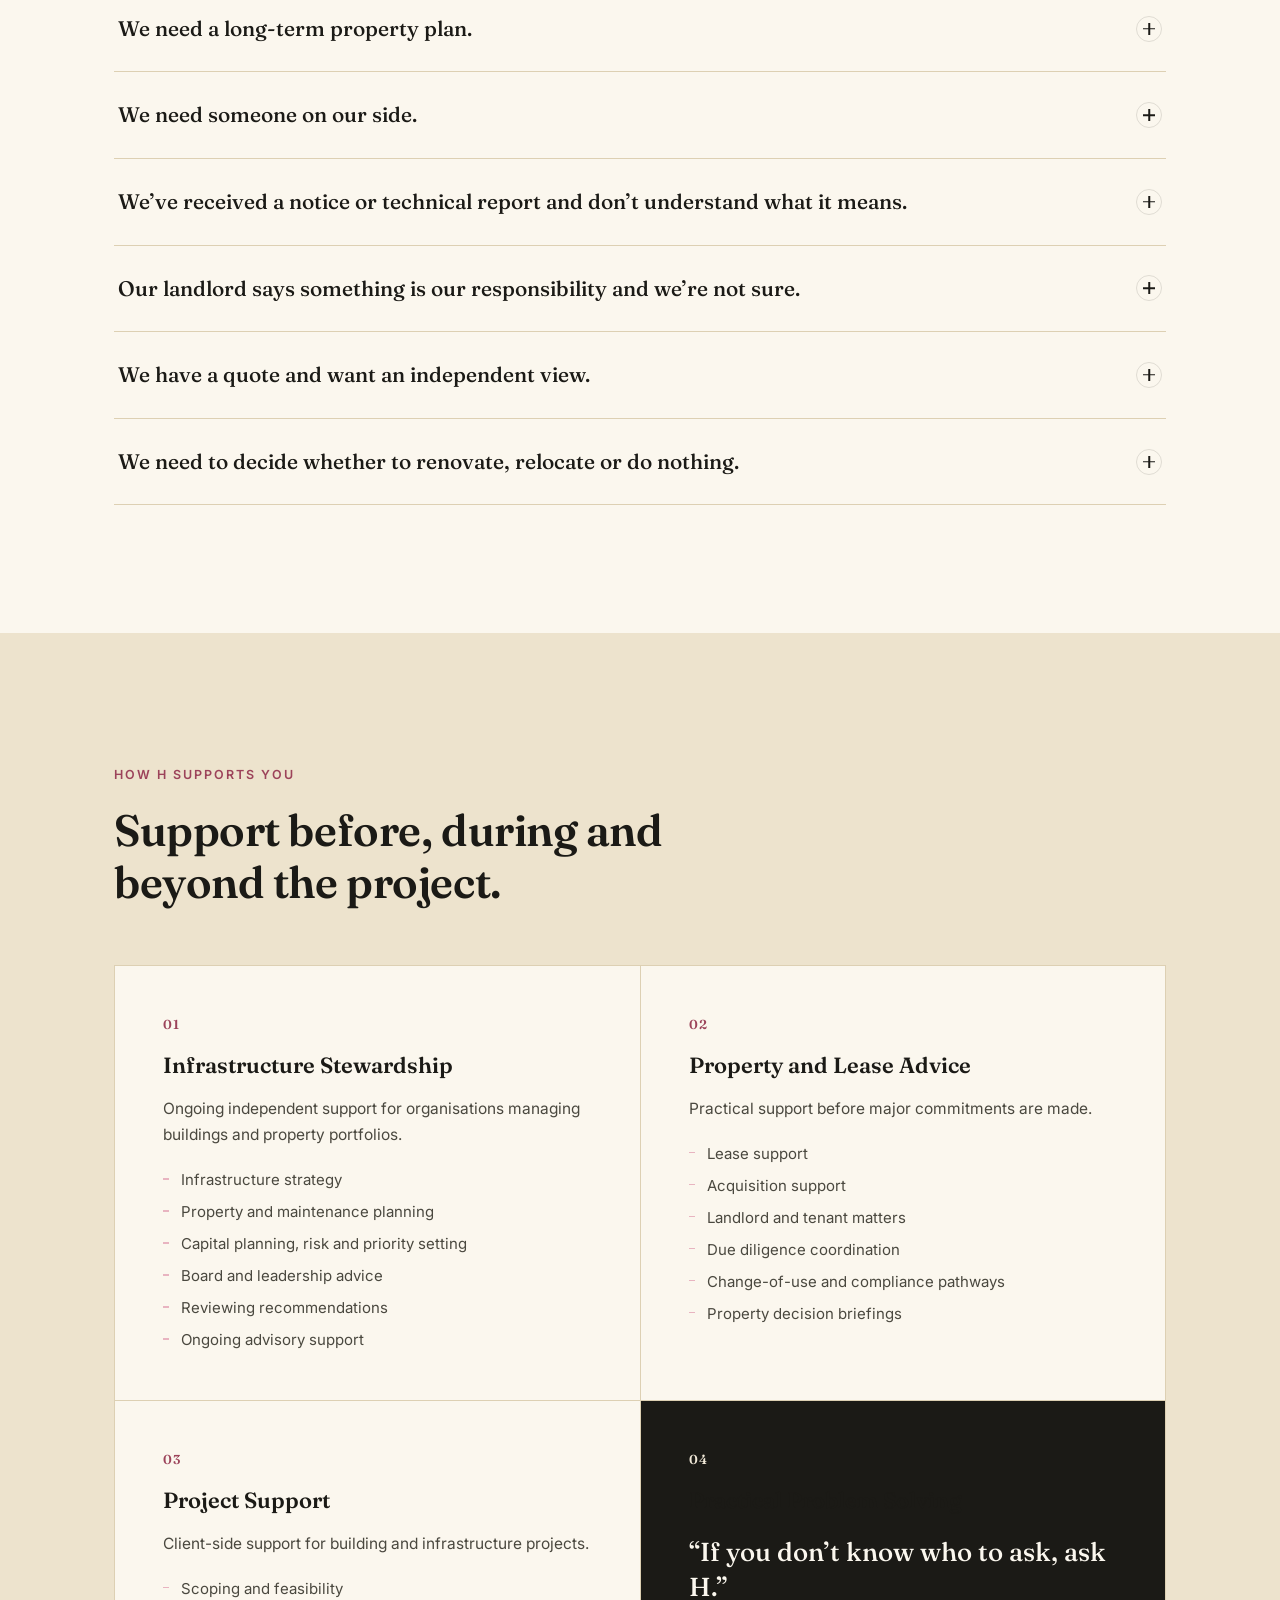
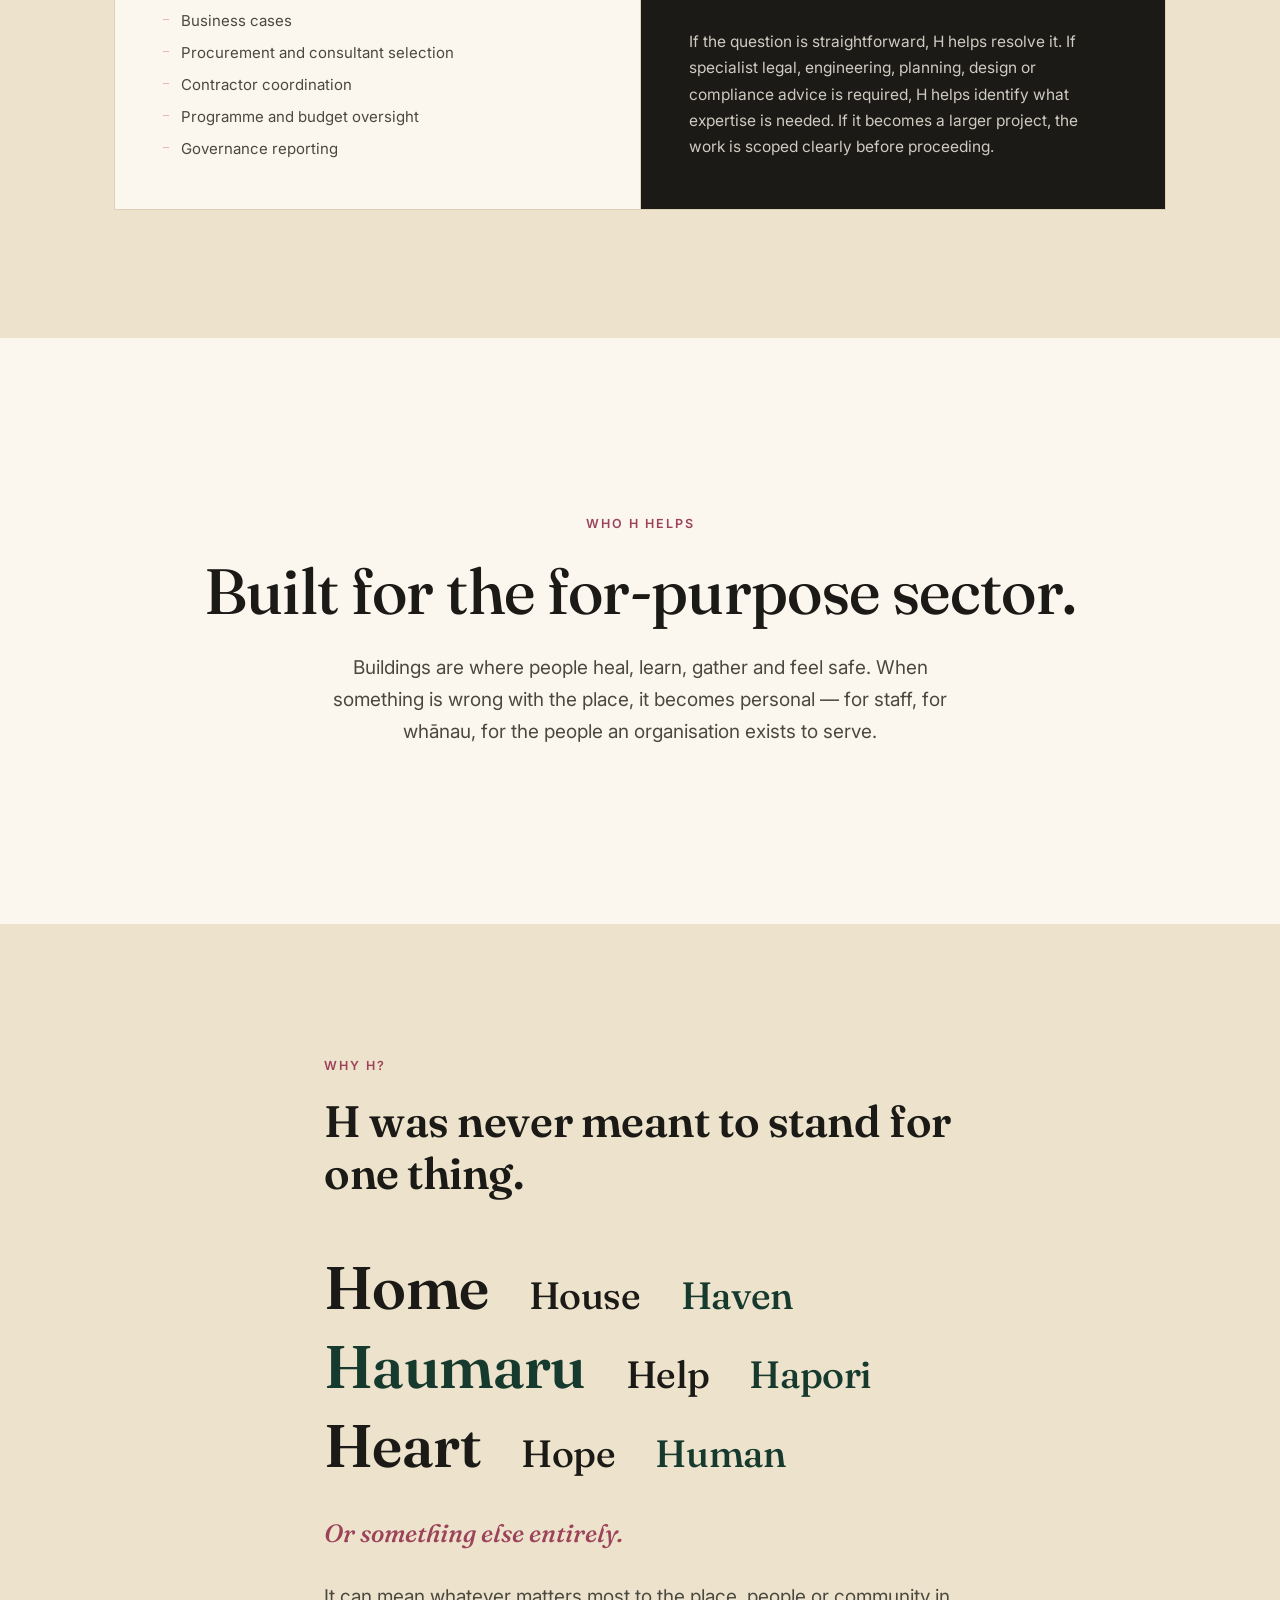
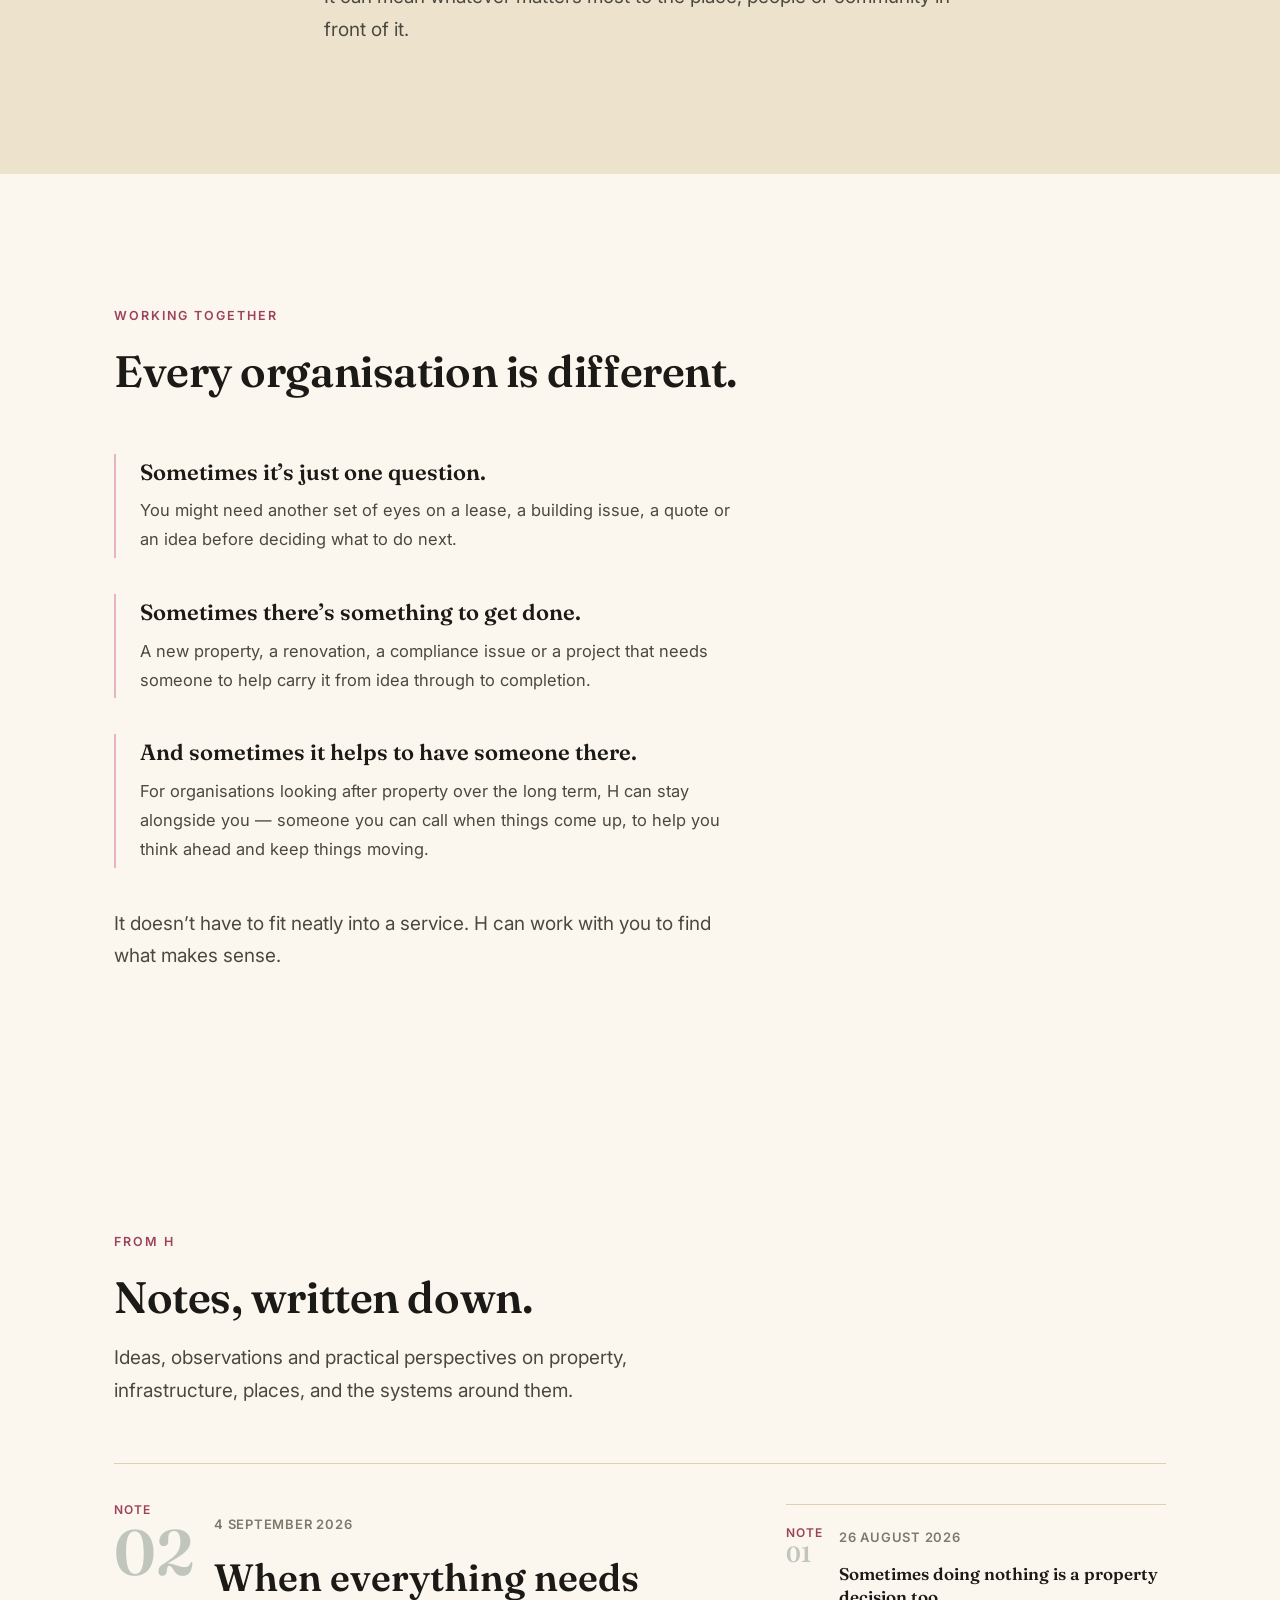
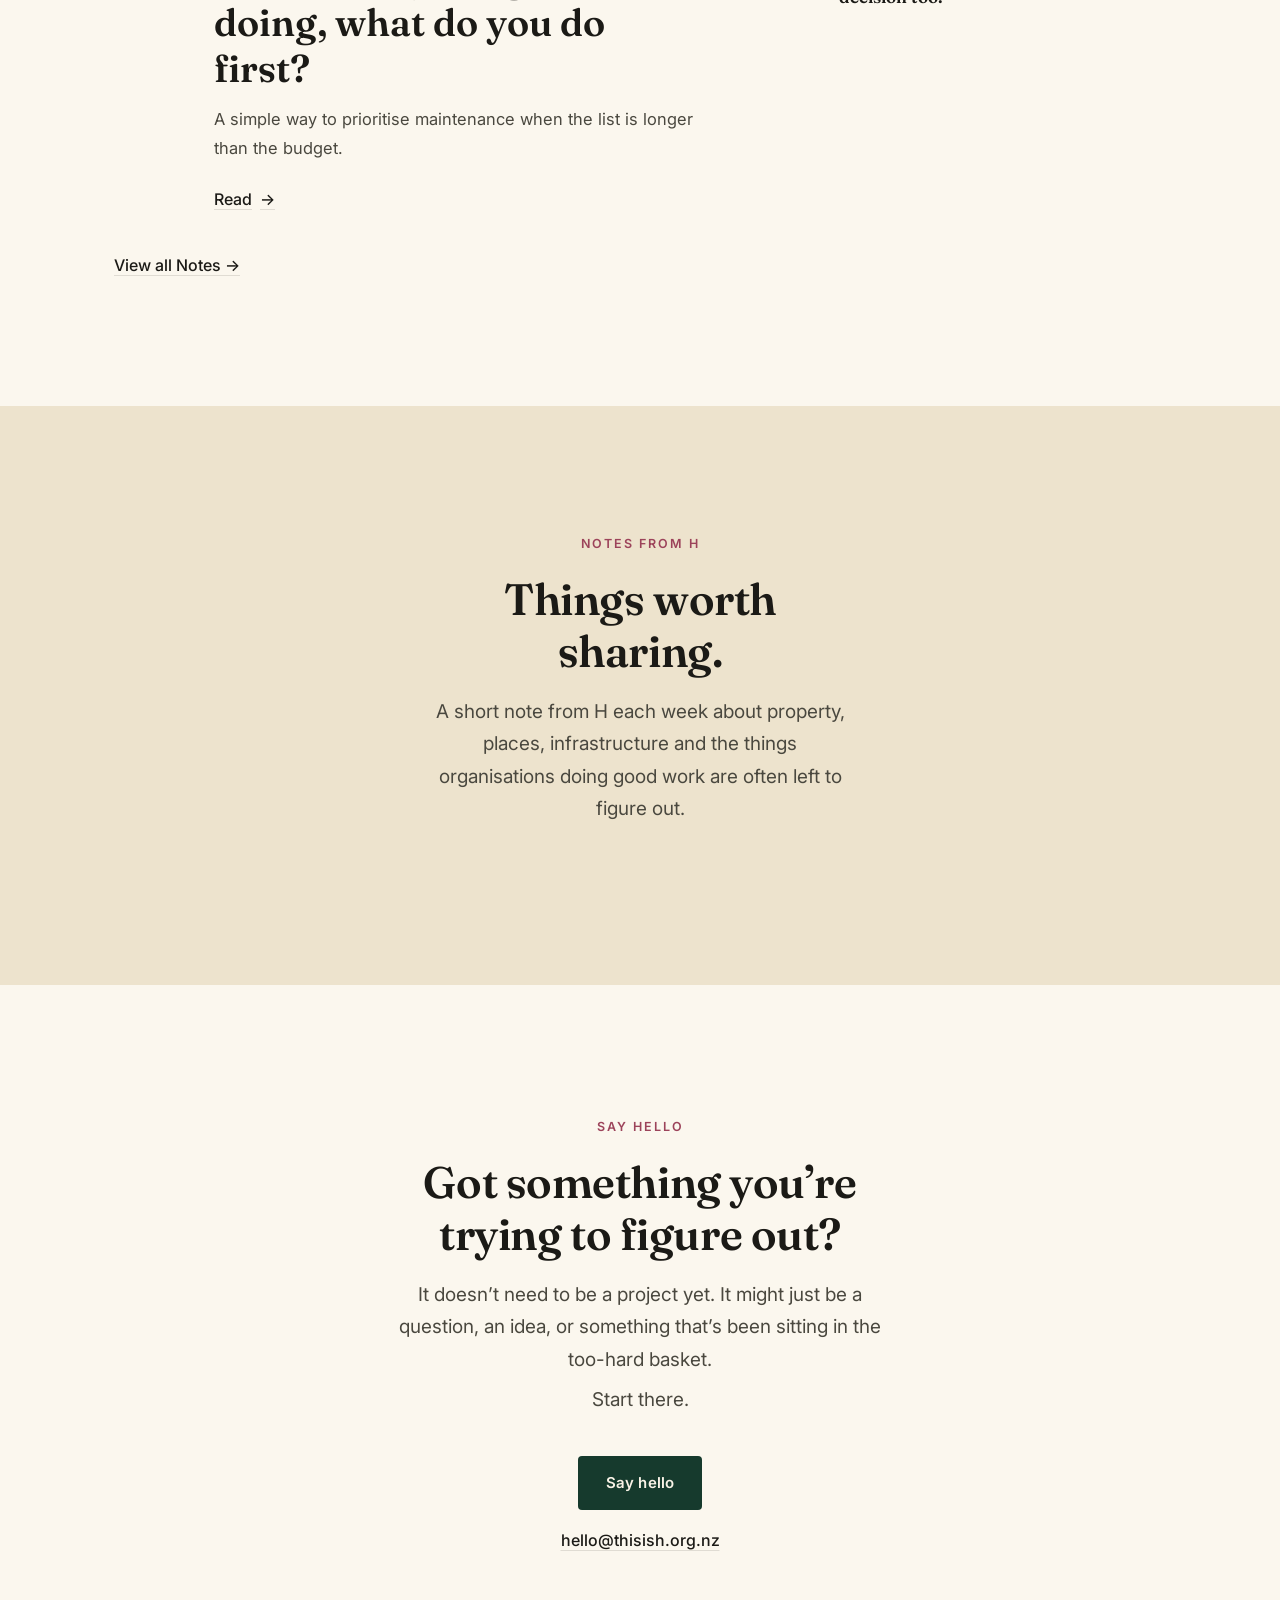
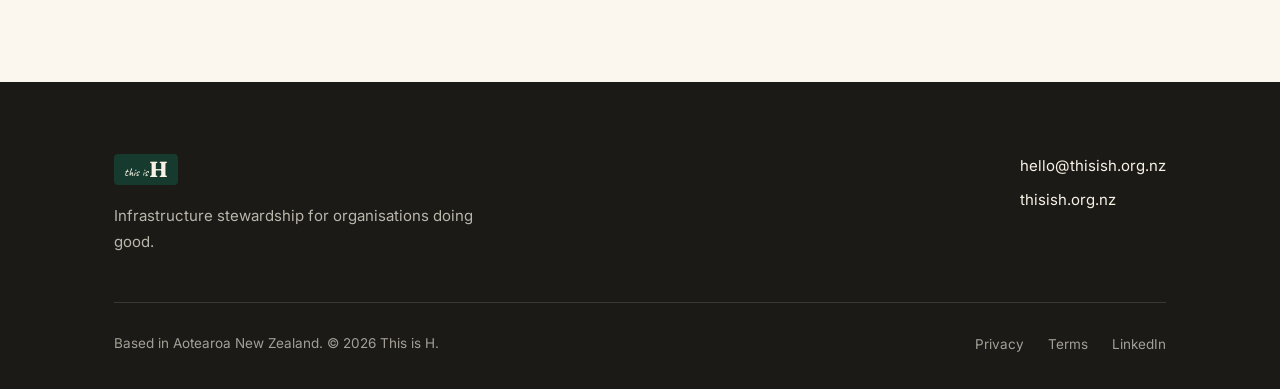
==== commit bb813178: "Publish Note 02: "When everything needs doing, what do you do first?" Second piece in Notes from H, " ====
--- a/index.html
+++ b/index.html
@@ -324,28 +324,39 @@
         </div>
 
         <!--
-          Only one piece published so far, so no .notes-more secondary
-          list yet and no .notes-showcase--populated modifier (that
-          two-column layout only switches on once there's something to
-          show alongside the featured piece). When Note 02 is published:
-          add .notes-showcase--populated to the div below, add a
-          <div class="notes-more"> containing one
-          <article class="notes-more__item"> for Note 01, and move this
-          featured block's content to describe Note 02 instead. See
-          README section 11 for the full checklist and markup.
+          Two pieces published so far: the newest sits in .notes-feature
+          with full visual weight, and up to two earlier ones sit quietly
+          in .notes-more (one <article class="notes-more__item"> each).
+          When a new Note is published: move this featured block's
+          content to the new piece, and move whichever entry is no
+          longer the newest into .notes-more (dropping the oldest out of
+          .notes-more once there are more than two). See README
+          section 11 for the full checklist and markup.
         -->
-        <div class="notes-showcase reveal">
+        <div class="notes-showcase notes-showcase--populated reveal">
           <article class="notes-feature">
-            <span class="notes-num notes-feature__num" aria-hidden="true"><span class="notes-num__label">Note</span>01</span>
+            <span class="notes-num notes-feature__num" aria-hidden="true"><span class="notes-num__label">Note</span>02</span>
             <div class="notes-feature__body">
               <p class="notes-entry__meta">
-                <time datetime="2026-08-26">26 August 2026</time>
+                <time datetime="2026-09-04">4 September 2026</time>
               </p>
-              <h3 class="notes-feature__title"><a href="notes/sometimes-doing-nothing-is-a-property-decision-too/">Sometimes doing nothing is a property decision too.</a></h3>
-              <p class="notes-feature__excerpt">A thought about knowing when to act on a property issue, and when it can wait.</p>
-              <a class="text-link" href="notes/sometimes-doing-nothing-is-a-property-decision-too/">Read <span aria-hidden="true">&rarr;</span></a>
+              <h3 class="notes-feature__title"><a href="notes/prioritising-maintenance/">When everything needs doing, what do you do first?</a></h3>
+              <p class="notes-feature__excerpt">A simple way to prioritise maintenance when the list is longer than the budget.</p>
+              <a class="text-link" href="notes/prioritising-maintenance/">Read <span aria-hidden="true">&rarr;</span></a>
             </div>
           </article>
+
+          <div class="notes-more">
+            <article class="notes-more__item">
+              <span class="notes-num notes-more__num" aria-hidden="true"><span class="notes-num__label">Note</span>01</span>
+              <div>
+                <p class="notes-entry__meta">
+                  <time datetime="2026-08-26">26 August 2026</time>
+                </p>
+                <h3 class="notes-more__title"><a href="notes/sometimes-doing-nothing-is-a-property-decision-too/">Sometimes doing nothing is a property decision too.</a></h3>
+              </div>
+            </article>
+          </div>
         </div>
 
         <a class="text-link notes-teaser__all" href="notes/">View all Notes <span aria-hidden="true">&rarr;</span></a>
--- a/assets/css/style.css
+++ b/assets/css/style.css
@@ -1528,6 +1528,49 @@
   color: var(--green-deep);
 }
 
+/* A plain data table, for pieces that genuinely have one (e.g. a scoring
+   grid) — rules and typography only, no shading or card treatment, kept
+   consistent with the rest of the site. Scrolls horizontally on narrow
+   screens rather than breaking the page layout. */
+.article-table-wrap {
+  overflow-x: auto;
+}
+
+.score-table {
+  width: 100%;
+  min-width: 480px;
+  border-collapse: collapse;
+  font-size: 15.5px;
+}
+
+.score-table th,
+.score-table td {
+  padding: 12px 16px 12px 0;
+  text-align: left;
+  border-bottom: 1px solid var(--stone-line);
+}
+
+.score-table th[scope="col"] {
+  font-family: var(--font-body);
+  font-weight: 600;
+  font-size: 12.5px;
+  letter-spacing: 0.06em;
+  text-transform: uppercase;
+  color: var(--ink-faint);
+  padding-top: 0;
+}
+
+.score-table th[scope="row"] {
+  font-weight: 500;
+  color: var(--ink);
+  padding-right: 24px;
+}
+
+.score-table td {
+  color: var(--ink-soft);
+  font-variant-numeric: tabular-nums;
+}
+
 /* Understated reference list — smaller and quieter than body text, not
    styled like part of the essay itself. Optional: only present on
    pieces that cite sources. */
